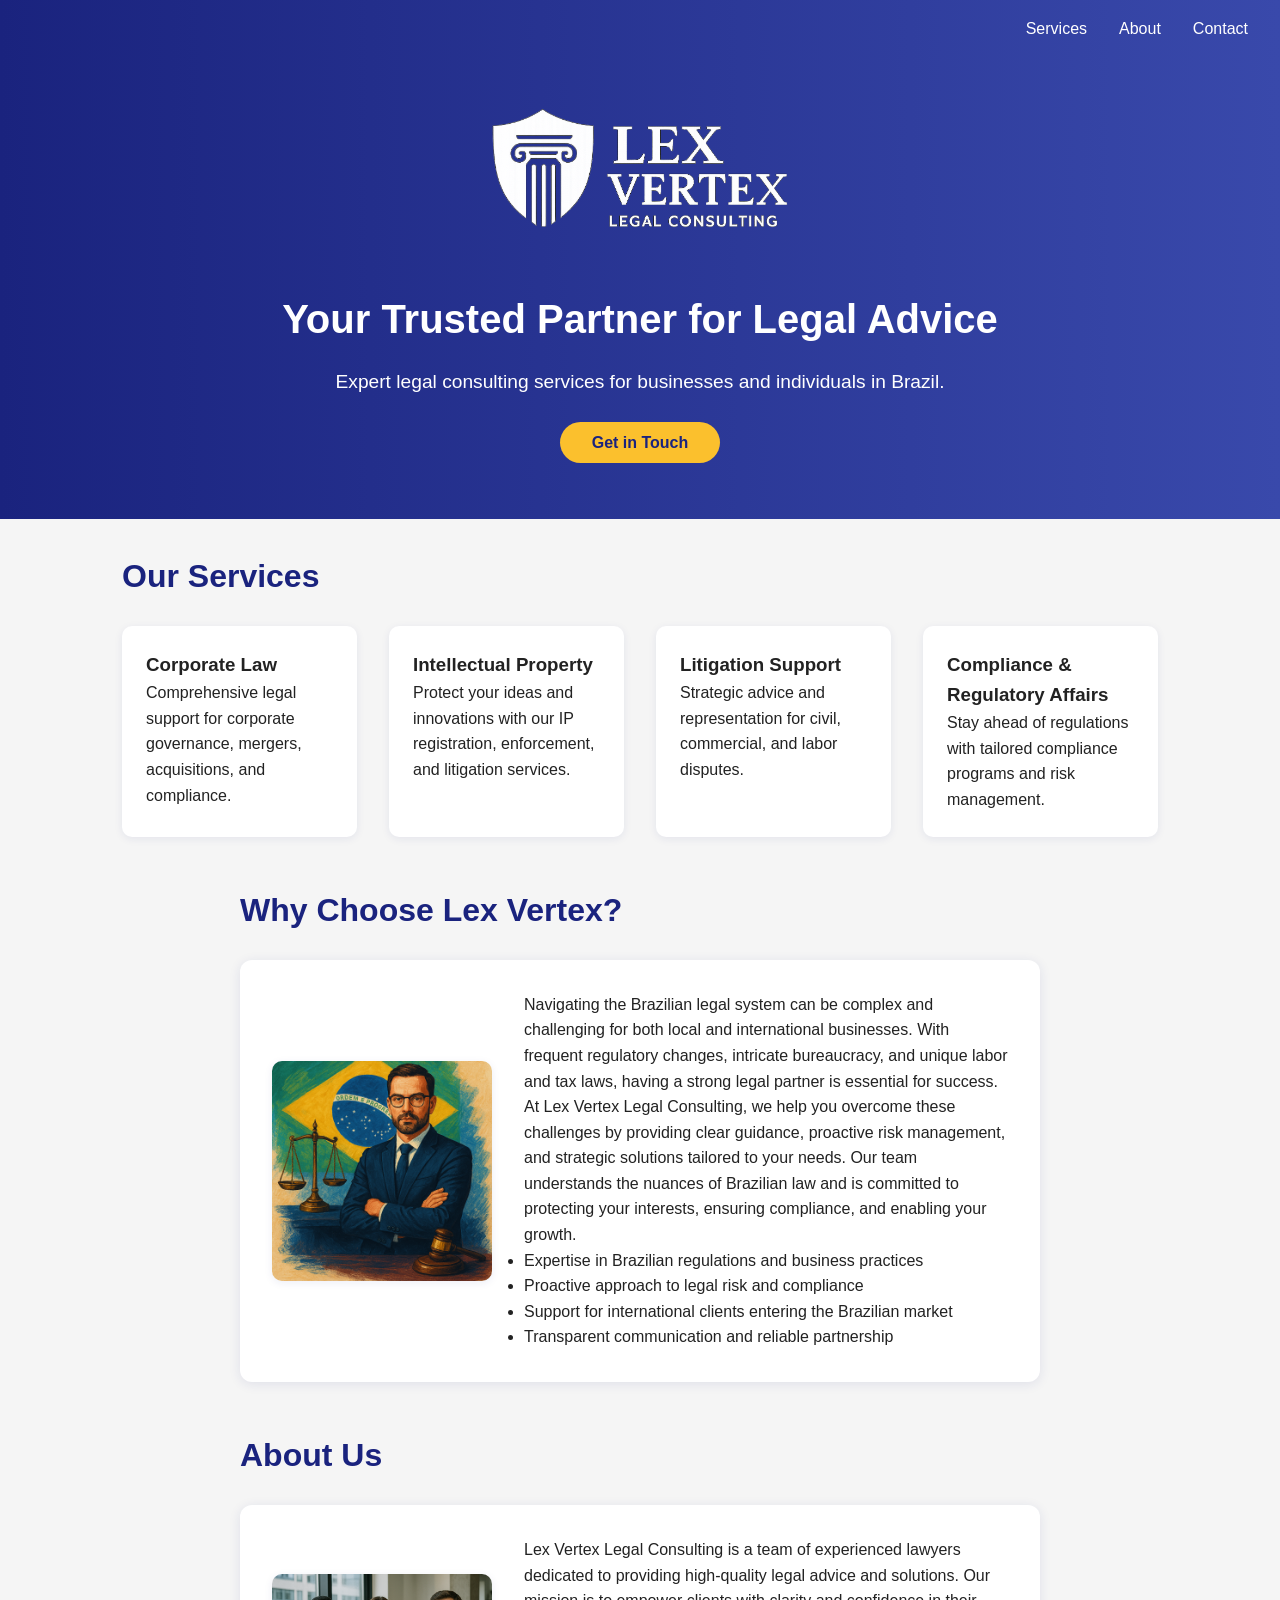
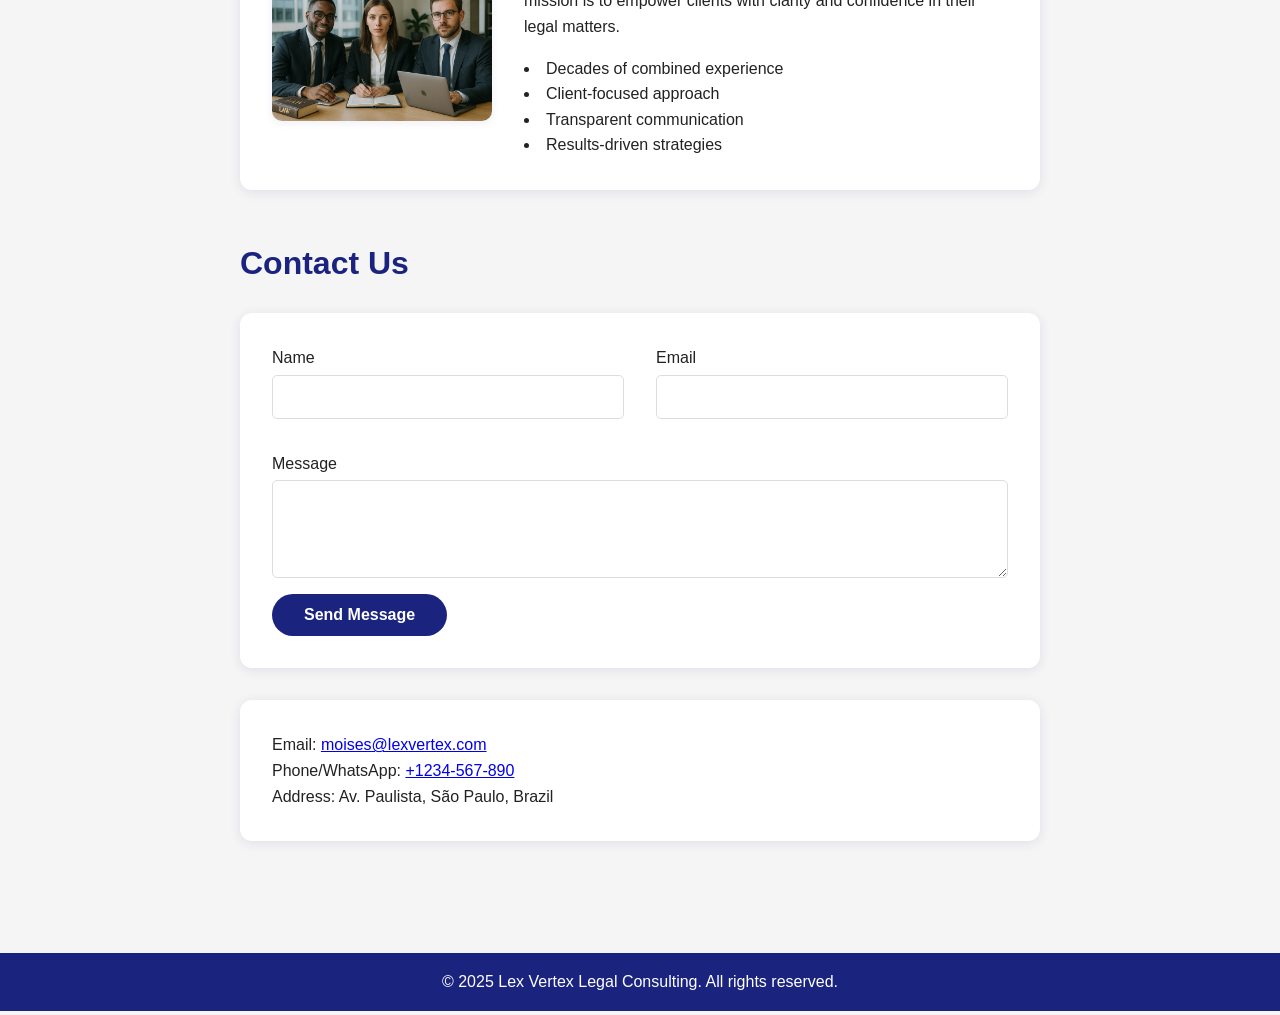
==== index.html @ 80c43794 "Add initial website structure and styling for Lex Vertex Legal Consulting - Created index.html with " ====
<!DOCTYPE html>
<html lang="en">
  <head>
    <meta charset="UTF-8" />
    <meta name="viewport" content="width=device-width, initial-scale=1.0" />
    <title>Lex Vertex Legal Consulting</title>
    <link rel="stylesheet" href="./styles/style.css" />
    <link rel="icon" href="./images/favicon.ico" type="image/x-icon" />
    <meta
      name="description"
      content="Lex Vertex Legal Consulting - Your trusted partner for legal advice and consulting services in Brazil."
    />
    <meta
      name="keywords"
      content="legal, consulting, law, corporate law, intellectual property, litigation support, compliance"
    />
    <meta name="author" content="Lex Vertex Legal Consulting" />
    <meta property="og:title" content="Lex Vertex Legal Consulting" />
    <meta
      property="og:description"
      content="Your trusted partner for legal advice and consulting services in Brazil."
    />
    <meta property="og:image" content="./images/og-image.jpg" />
    <meta property="og:url" content="https://www.lexvertex.com" />
    <meta property="og:type" content="website" />
  </head>
  <body>
    <header>
      <nav>
        <ul class="nav-links">
          <li><a href="#services">Services</a></li>
          <li><a href="#about">About</a></li>
          <li><a href="#contact">Contact</a></li>
        </ul>
      </nav>
      <div class="hero">
        <div class="logo">
          <img src="./images/logo.png" alt="Lex Vertex Logo" />
        </div>

        <h1>Your Trusted Partner for Legal Advice</h1>
        <p>
          Expert legal consulting services for businesses and individuals in
          Brazil.
        </p>
        <a href="#contact" class="cta-btn">Get in Touch</a>
      </div>
    </header>
    <main>
      <section id="services">
        <h2>Our Services</h2>
        <div class="services-list">
          <div class="service-card">
            <h3>Corporate Law</h3>
            <p>
              Comprehensive legal support for corporate governance, mergers,
              acquisitions, and compliance.
            </p>
          </div>
          <div class="service-card">
            <h3>Intellectual Property</h3>
            <p>
              Protect your ideas and innovations with our IP registration,
              enforcement, and litigation services.
            </p>
          </div>
          <div class="service-card">
            <h3>Litigation Support</h3>
            <p>
              Strategic advice and representation for civil, commercial, and
              labor disputes.
            </p>
          </div>
          <div class="service-card">
            <h3>Compliance & Regulatory Affairs</h3>
            <p>
              Stay ahead of regulations with tailored compliance programs and
              risk management.
            </p>
          </div>
        </div>
      </section>

      <!-- Why Choose Us Section -->
      <section id="why-choose-us">
        <h2>Why Choose Lex Vertex?</h2>
        <div class="why-card">
          <img src="./images/bra-legal-sys.png" alt="Brazil Legal System" />
          <div>
            <p>
              Navigating the Brazilian legal system can be complex and
              challenging for both local and international businesses. With
              frequent regulatory changes, intricate bureaucracy, and unique
              labor and tax laws, having a strong legal partner is essential for
              success.
            </p>
            <p>
              At Lex Vertex Legal Consulting, we help you overcome these
              challenges by providing clear guidance, proactive risk management,
              and strategic solutions tailored to your needs. Our team
              understands the nuances of Brazilian law and is committed to
              protecting your interests, ensuring compliance, and enabling your
              growth.
            </p>
            <ul>
              <li>Expertise in Brazilian regulations and business practices</li>
              <li>Proactive approach to legal risk and compliance</li>
              <li>
                Support for international clients entering the Brazilian market
              </li>
              <li>Transparent communication and reliable partnership</li>
            </ul>
          </div>
        </div>
      </section>

      <section id="about">
        <h2>About Us</h2>
        <div class="about-content">
          <img src="./images/team-working-2.png" alt="Lex Vertex Team" />
          <div>
            <p>
              Lex Vertex Legal Consulting is a team of experienced lawyers
              dedicated to providing high-quality legal advice and solutions.
              Our mission is to empower clients with clarity and confidence in
              their legal matters.
            </p>
            <ul>
              <li>Decades of combined experience</li>
              <li>Client-focused approach</li>
              <li>Transparent communication</li>
              <li>Results-driven strategies</li>
            </ul>
          </div>
        </div>
      </section>

      <section id="contact">
        <h2>Contact Us</h2>
        <form id="contact-form">
          <div class="form-row">
            <div class="form-group">
              <label for="name">Name</label>
              <input type="text" id="name" name="name" required />
            </div>
            <div class="form-group">
              <label for="email">Email</label>
              <input type="email" id="email" name="email" required />
            </div>
          </div>
          <div class="form-group">
            <label for="message">Message</label>
            <textarea id="message" name="message" rows="4" required></textarea>
          </div>
          <button type="submit">Send Message</button>
        </form>
        <div class="contact-info">
          <p>
            Email:
            <a href="mailto:moises@lexvertex.com">moises@lexvertex.com</a>
          </p>
          <p>Phone/WhatsApp: <a href="tel:+1234567890">+1234-567-890</a></p>
          <p>Address: Av. Paulista, São Paulo, Brazil</p>
        </div>
      </section>
    </main>
    <footer>
      <p>&copy; 2025 Lex Vertex Legal Consulting. All rights reserved.</p>
    </footer>
    <script src="./scripts/script.js"></script>
  </body>
</html>
---- styles/style.css ----
:root {
    --primary: #1a237e;
    --secondary: #3949ab;
    --accent: #fbc02d;
    --bg: #f5f5f5;
    --text: #222;
    --white: #fff;
}

* {
    box-sizing: border-box;
    margin: 0;
    padding: 0;
}

body {
    font-family: 'Segoe UI', Arial, sans-serif;
    background: var(--bg);
    color: var(--text);
    line-height: 1.6;
}

header {
    background: linear-gradient(90deg, var(--primary), var(--secondary));
    color: var(--white);
    padding-bottom: 2rem;
}

nav {
    display: flex;
    justify-content: space-between;
    align-items: center;
    padding: 1rem 2rem;
}

.logo img {
    width: 300px;
    object-fit: contain;
    padding-bottom: 3rem;
}

.nav-links {
    list-style: none;
    display: flex;
    gap: 2rem;
    justify-content: flex-end;
    align-items: center;
    margin-left: auto;
}

.nav-links a {
    color: var(--white);
    text-decoration: none;
    font-weight: 500;
    transition: color 0.2s;
}

.nav-links a:hover {
    color: var(--accent);
}

.hero {
    text-align: center;
    padding: 3rem 2rem 2rem 2rem;
}

.hero h1 {
    font-size: 2.5rem;
    margin-bottom: 1rem;
}

.hero p {
    font-size: 1.2rem;
    margin-bottom: 2rem;
}

.cta-btn {
    background: var(--accent);
    color: var(--primary);
    padding: 0.75rem 2rem;
    border: none;
    border-radius: 25px;
    font-size: 1rem;
    font-weight: bold;
    text-decoration: none;
    transition: background 0.2s;
}

.cta-btn:hover {
    background: #ffd54f;
}

main {
    max-width: 1100px;
    margin: 0 auto;
    padding: 2rem;
}

section {
    margin-bottom: 3rem;
}

h2 {
    color: var(--primary);
    margin-bottom: 1.5rem;
    font-size: 2rem;
}

.services-list {
    display: grid;
    grid-template-columns: repeat(auto-fit, minmax(220px, 1fr));
    gap: 2rem;
}

.service-card {
    background: var(--white);
    border-radius: 10px;
    box-shadow: 0 2px 8px rgba(30, 35, 126, 0.08);
    padding: 1.5rem;
    transition: box-shadow 0.2s;
}

.service-card:hover {
    box-shadow: 0 4px 16px rgba(30, 35, 126, 0.15);
}

/* Card sections consistent width */
#why-choose-us,
#contact,
#about {
    max-width: 800px;
    margin: 0 auto 3rem auto;
}

.why-card,
.about-content,
#contact-form,
.contact-info {
    background: var(--white);
    border-radius: 12px;
    box-shadow: 0 2px 12px rgba(30, 35, 126, 0.10);
    padding: 2rem;
    margin-bottom: 2rem;
}

/* Why Choose Us card layout */
.why-card {
    display: flex;
    align-items: center;
    gap: 2rem;
}

.why-card img {
    width: 220px;
    height: auto;
    border-radius: 10px;
    box-shadow: 0 2px 8px rgba(30, 35, 126, 0.08);
    flex-shrink: 0;
}

.why-card>div {
    flex: 1;
}

/* About Us card layout */
.about-content {
    display: flex;
    align-items: center;
    gap: 2rem;
    flex-wrap: wrap;
}

.about-content img {
    width: 220px;
    border-radius: 10px;
    box-shadow: 0 2px 8px rgba(30, 35, 126, 0.08);
    flex-shrink: 0;
}

.about-content>div {
    flex: 1;
}

.about-content ul {
    margin-top: 1rem;
    list-style: disc inside;
}

/* Contact section and form */
#contact-form .form-row {
    display: flex;
    gap: 2rem;
    margin-bottom: 1.5rem;
}

#contact-form .form-group {
    flex: 1;
    display: flex;
    flex-direction: column;
}

#contact-form label {
    font-weight: 500;
    margin-bottom: 0.25rem;
}

#contact-form input,
#contact-form textarea {
    width: 100%;
    padding: 0.75rem;
    border: 1px solid #ddd;
    border-radius: 5px;
    font-size: 1rem;
    margin-bottom: 0.5rem;
}

#contact-form textarea {
    resize: vertical;
    min-height: 80px;
}

#contact-form button {
    background: var(--primary);
    color: var(--white);
    border: none;
    padding: 0.75rem 2rem;
    border-radius: 25px;
    font-size: 1rem;
    font-weight: bold;
    cursor: pointer;
    transition: background 0.2s;
    margin-top: 0.5rem;
}

#contact-form button:hover {
    background: var(--secondary);
}

/* Footer */
footer {
    background: var(--primary);
    color: var(--white);
    text-align: center;
    padding: 1rem 0;
    margin-top: 2rem;
    font-size: 1rem;
}

/* Responsive styles */
@media (max-width: 900px) {

    #why-choose-us,
    #contact,
    #about {
        max-width: 100%;
        padding: 0 1rem;
    }
}

@media (max-width: 700px) {
    nav {
        flex-direction: column;
        gap: 1rem;
    }

    .why-card,
    .about-content {
        flex-direction: column;
        padding: 1rem;
        text-align: center;
    }

    .why-card img,
    .about-content img {
        margin-bottom: 1rem;
        width: 100%;
        max-width: 300px;
    }

    main {
        padding: 1rem;
    }

    #contact-form .form-row {
        flex-direction: column;
        gap: 1rem;
    }

    #contact-form input[type="text"],
    #contact-form input[type="email"],
    #contact-form textarea,
    #contact-form button {
        grid-column: span 1;
    }
}
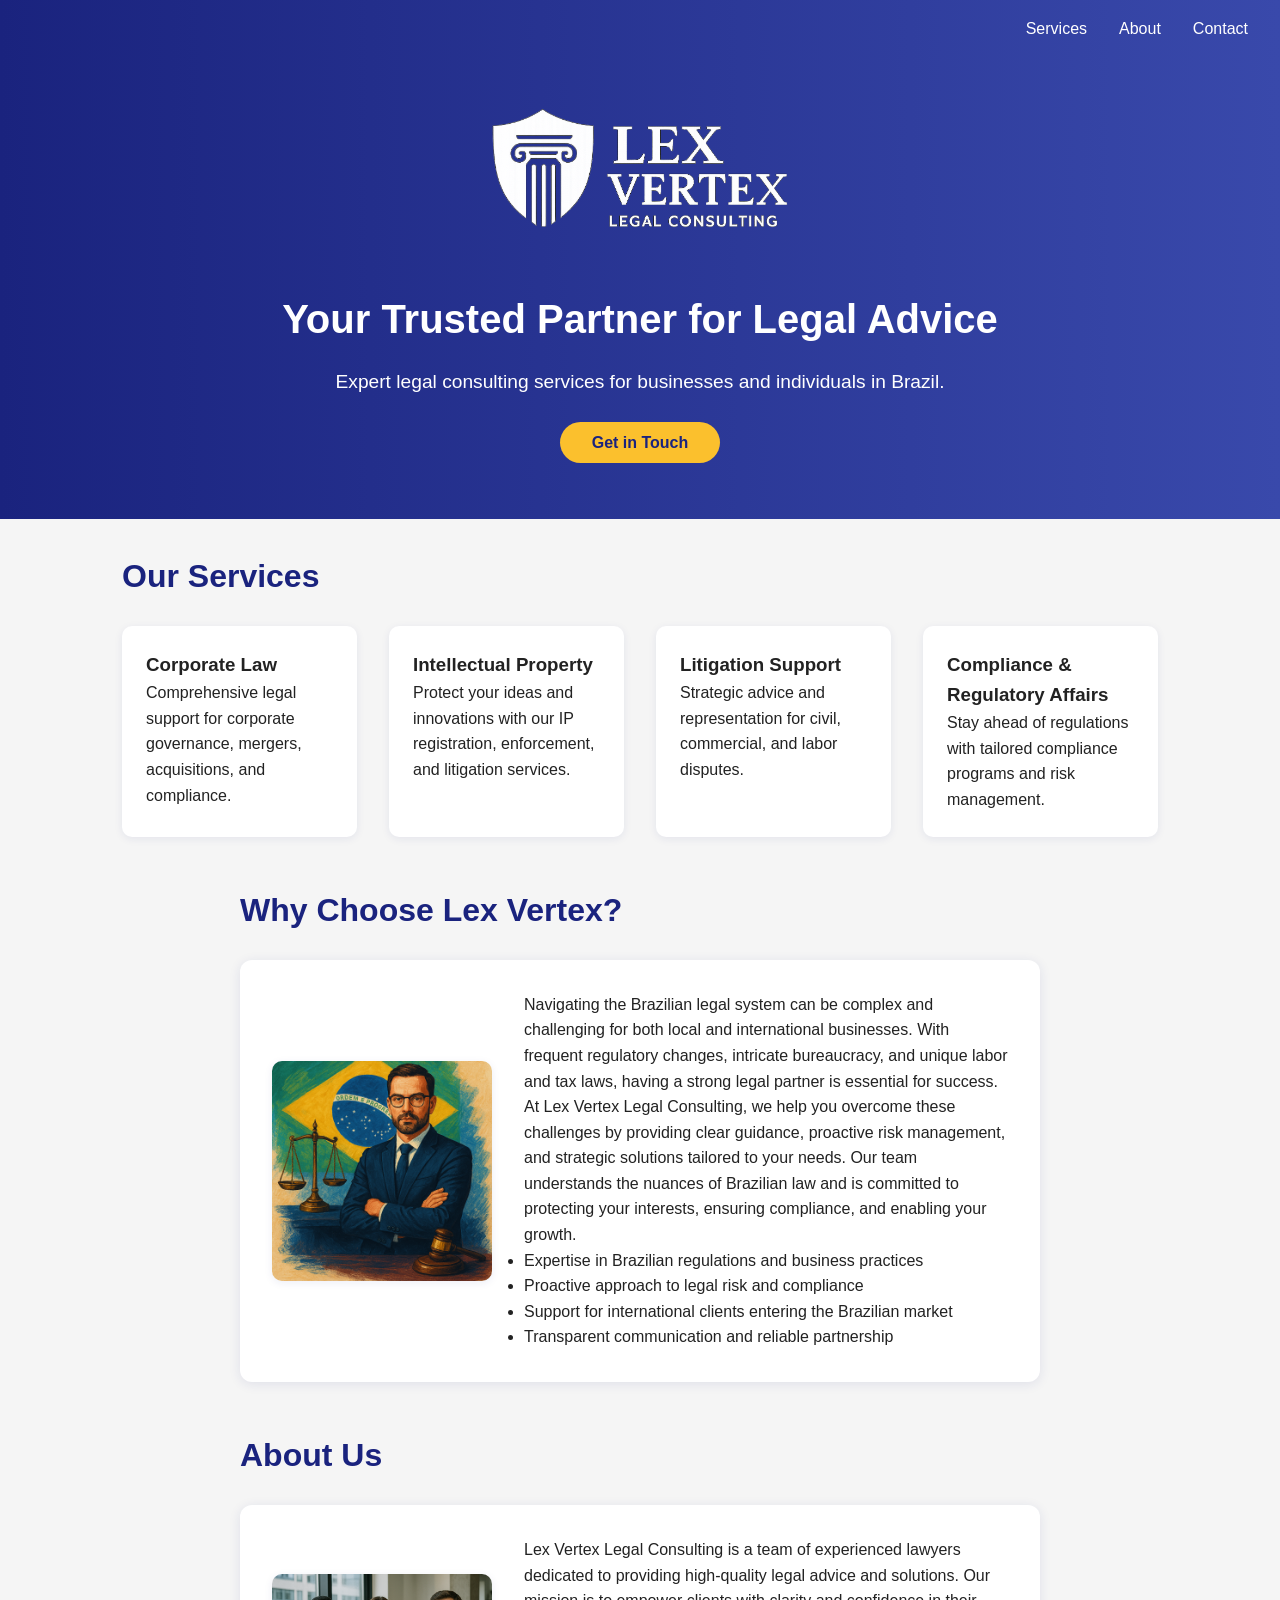
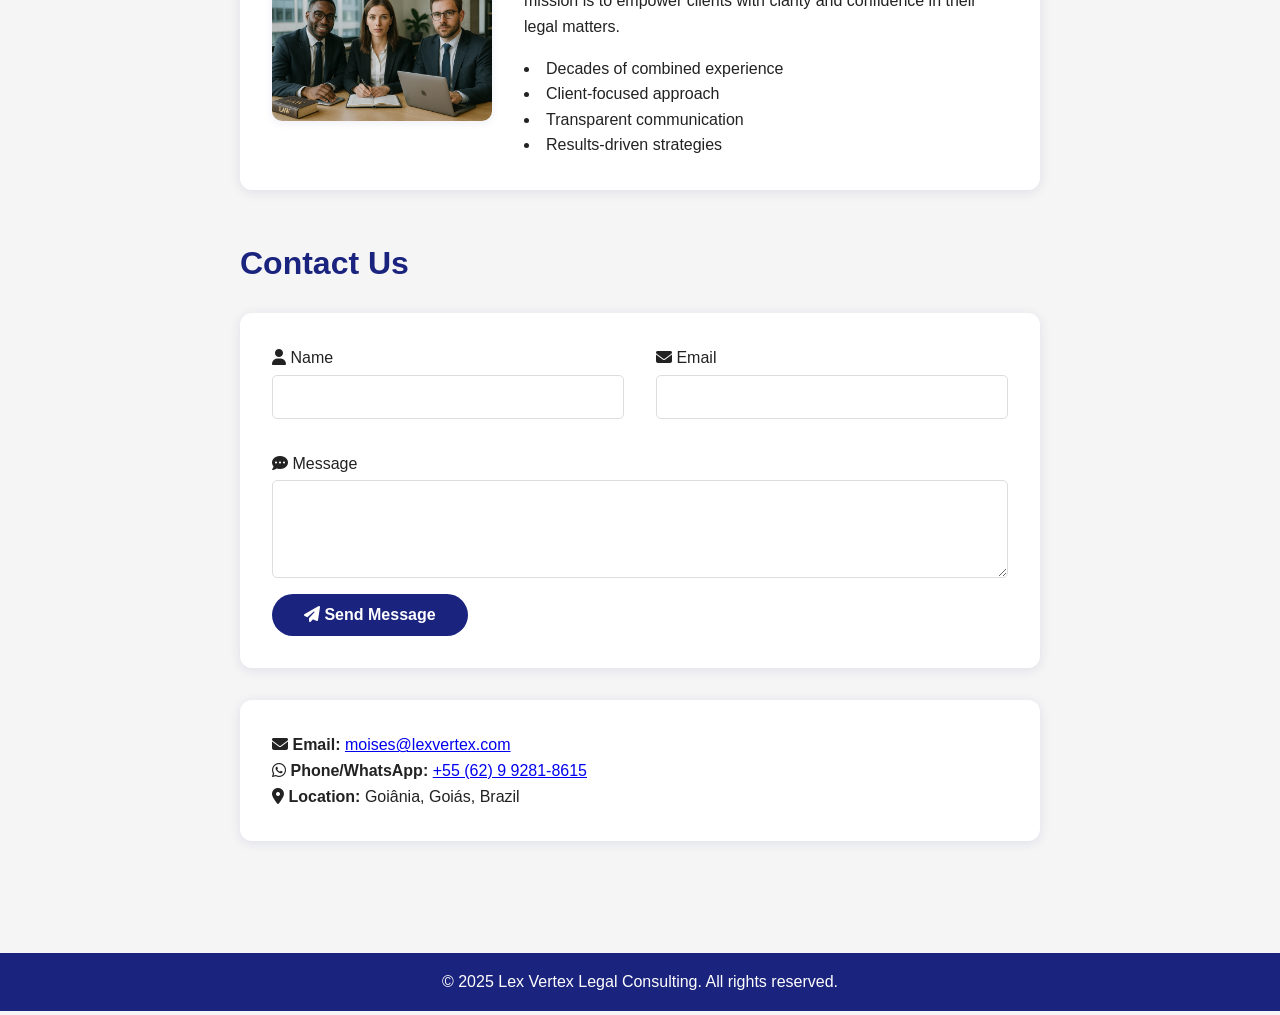
==== commit 867a944c: "Enhance contact form with Font Awesome icons and update styling for better layout" ====
--- a/index.html
+++ b/index.html
@@ -6,6 +6,10 @@
     <title>Lex Vertex Legal Consulting</title>
     <link rel="stylesheet" href="./styles/style.css" />
     <link rel="icon" href="./images/favicon.ico" type="image/x-icon" />
+    <link
+      rel="stylesheet"
+      href="https://cdnjs.cloudflare.com/ajax/libs/font-awesome/6.5.0/css/all.min.css"
+    />
     <meta
       name="description"
       content="Lex Vertex Legal Consulting - Your trusted partner for legal advice and consulting services in Brazil."
@@ -140,27 +144,41 @@
         <form id="contact-form">
           <div class="form-row">
             <div class="form-group">
-              <label for="name">Name</label>
+              <label for="name"><i class="fa fa-user"></i> Name</label>
               <input type="text" id="name" name="name" required />
             </div>
             <div class="form-group">
-              <label for="email">Email</label>
+              <label for="email"><i class="fa fa-envelope"></i> Email</label>
               <input type="email" id="email" name="email" required />
             </div>
           </div>
           <div class="form-group">
-            <label for="message">Message</label>
+            <label for="message"
+              ><i class="fa fa-comment-dots"></i> Message</label
+            >
             <textarea id="message" name="message" rows="4" required></textarea>
           </div>
-          <button type="submit">Send Message</button>
+          <button type="submit">
+            <i class="fa fa-paper-plane"></i> Send Message
+          </button>
         </form>
-        <div class="contact-info">
+        <div class="contact-info" style="margin-top: 2rem">
           <p>
-            Email:
+            <i class="fa fa-envelope"></i>
+            <strong>Email:</strong>
             <a href="mailto:moises@lexvertex.com">moises@lexvertex.com</a>
           </p>
-          <p>Phone/WhatsApp: <a href="tel:+1234567890">+1234-567-890</a></p>
-          <p>Address: Av. Paulista, São Paulo, Brazil</p>
+          <p>
+            <i class="fab fa-whatsapp"></i>
+            <strong>Phone/WhatsApp:</strong>
+            <a href="https://wa.me/+5562992818615" target="_blank"
+              >+55 (62) 9 9281-8615</a
+            >
+          </p>
+          <p>
+            <i class="fa fa-map-marker-alt"></i>
+            <strong>Location:</strong> Goiânia, Goiás, Brazil
+          </p>
         </div>
       </section>
     </main>
--- a/styles/style.css
+++ b/styles/style.css
@@ -263,6 +263,20 @@
         gap: 1rem;
     }
 
+    .nav-links {
+        justify-content: center;
+        margin-top: 1rem;
+    }
+
+    .logo img {
+        width: 220px;
+
+    }
+
+    .hero h1 {
+        font-size: 1.5rem;
+    }
+
     .why-card,
     .about-content {
         flex-direction: column;
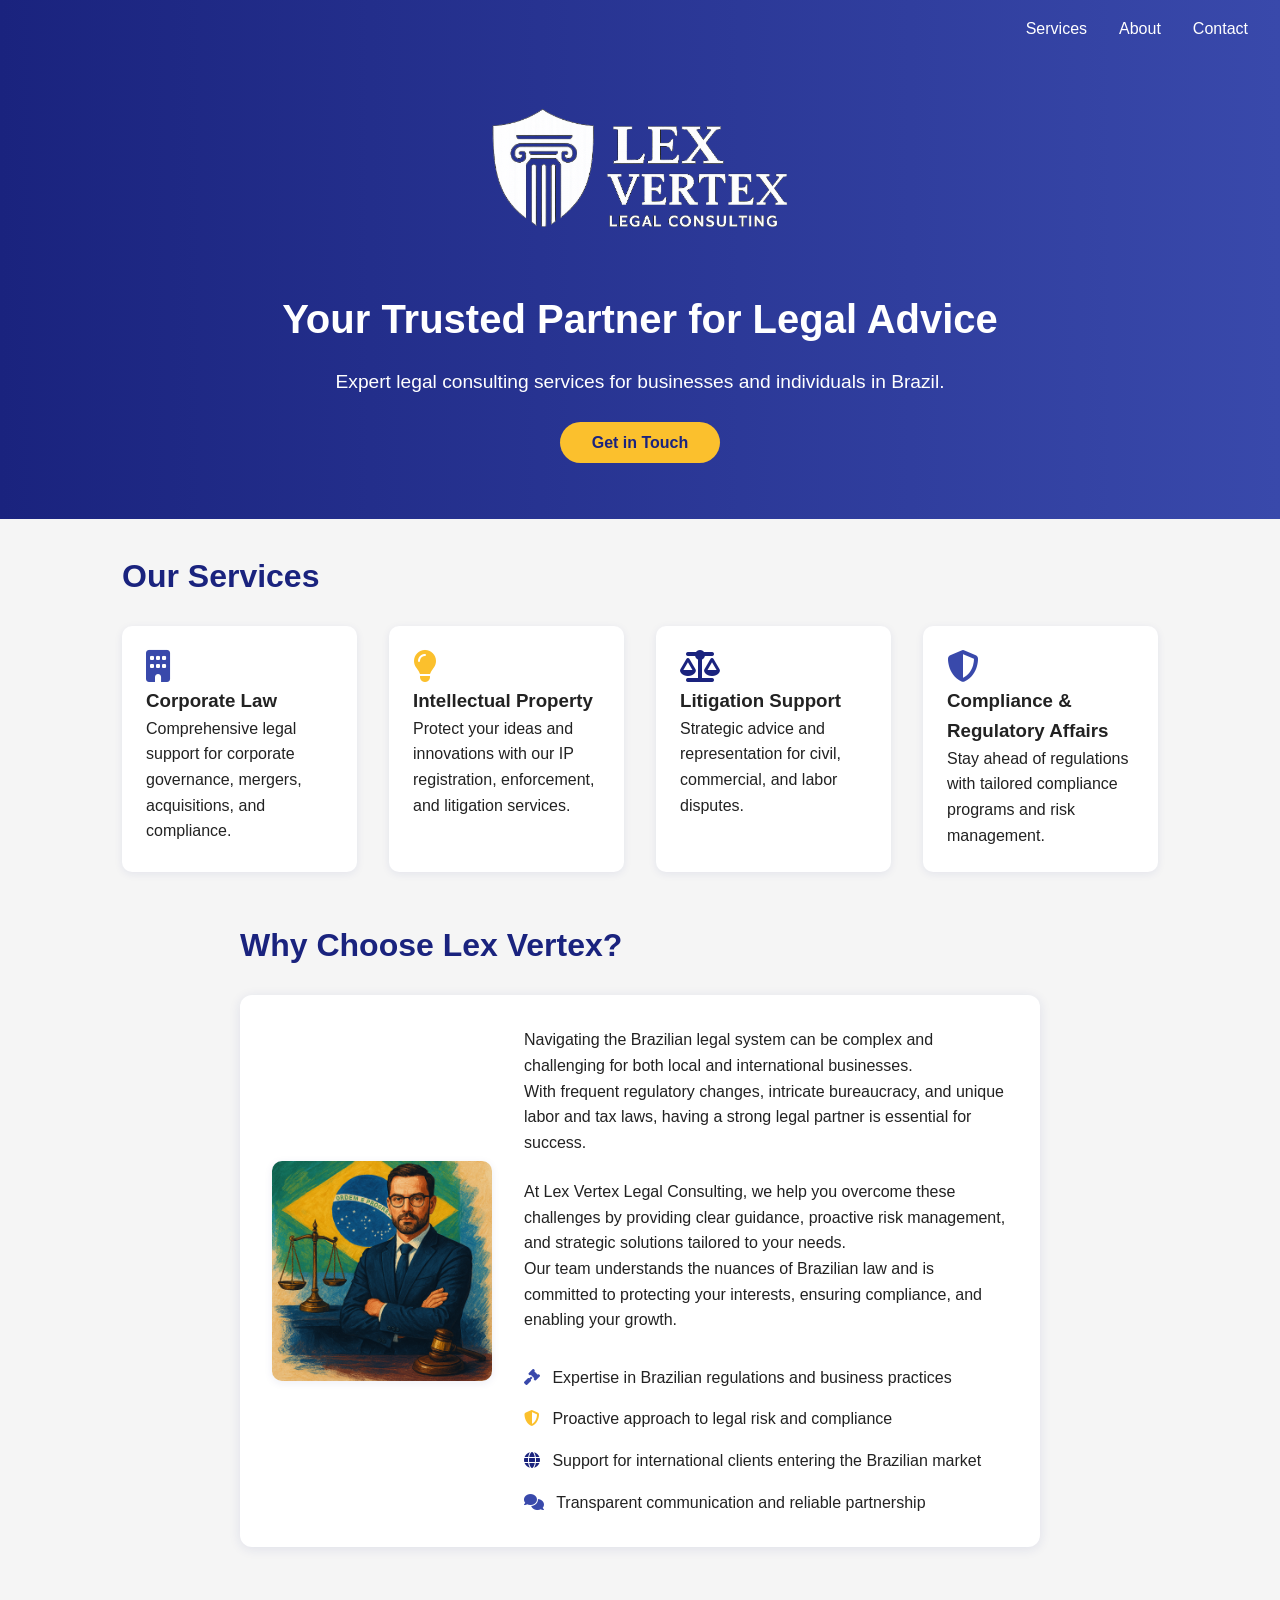
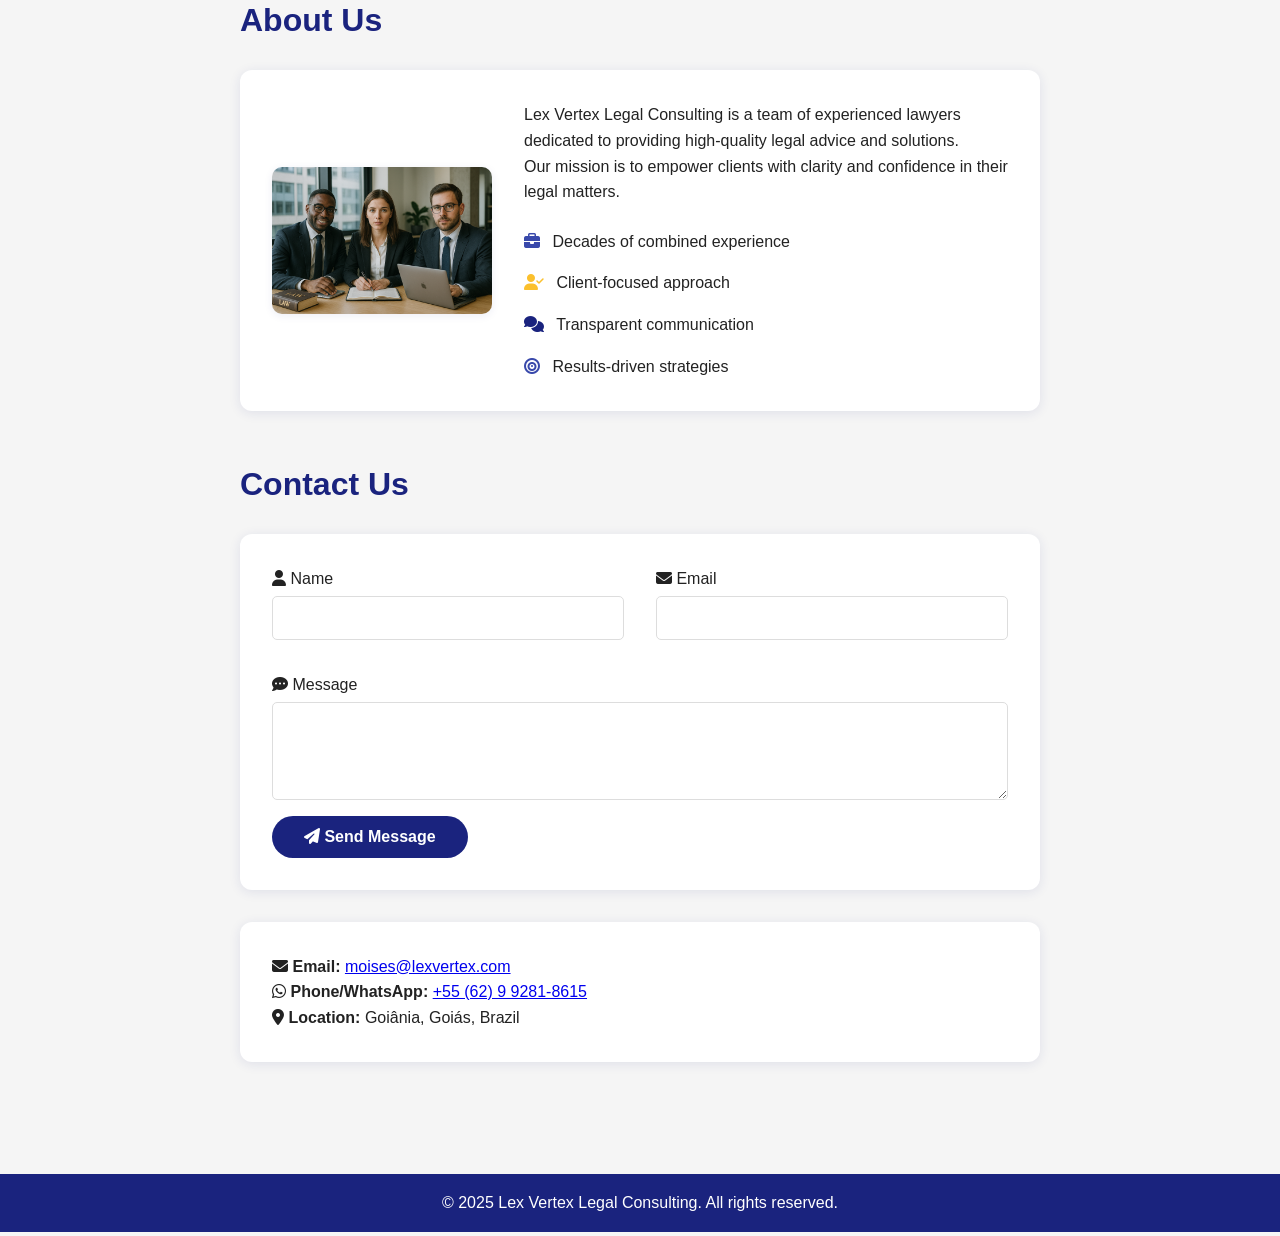
==== commit c7f163d2: "Add Font Awesome icons to service cards and improve layout styling" ====
--- a/index.html
+++ b/index.html
@@ -55,6 +55,12 @@
         <h2>Our Services</h2>
         <div class="services-list">
           <div class="service-card">
+            <div class="card-icon">
+              <i
+                class="fa fa-building"
+                style="font-size: 2rem; color: #3949ab"
+              ></i>
+            </div>
             <h3>Corporate Law</h3>
             <p>
               Comprehensive legal support for corporate governance, mergers,
@@ -62,6 +68,12 @@
             </p>
           </div>
           <div class="service-card">
+            <div class="card-icon">
+              <i
+                class="fa fa-lightbulb"
+                style="font-size: 2rem; color: #fbc02d"
+              ></i>
+            </div>
             <h3>Intellectual Property</h3>
             <p>
               Protect your ideas and innovations with our IP registration,
@@ -69,6 +81,12 @@
             </p>
           </div>
           <div class="service-card">
+            <div class="card-icon">
+              <i
+                class="fa fa-balance-scale"
+                style="font-size: 2rem; color: #1a237e"
+              ></i>
+            </div>
             <h3>Litigation Support</h3>
             <p>
               Strategic advice and representation for civil, commercial, and
@@ -76,6 +94,12 @@
             </p>
           </div>
           <div class="service-card">
+            <div class="card-icon">
+              <i
+                class="fa fa-shield-alt"
+                style="font-size: 2rem; color: #3949ab"
+              ></i>
+            </div>
             <h3>Compliance & Regulatory Affairs</h3>
             <p>
               Stay ahead of regulations with tailored compliance programs and
@@ -91,28 +115,50 @@
         <div class="why-card">
           <img src="./images/bra-legal-sys.png" alt="Brazil Legal System" />
           <div>
-            <p>
+            <p style="margin-bottom: 1.5rem">
               Navigating the Brazilian legal system can be complex and
-              challenging for both local and international businesses. With
-              frequent regulatory changes, intricate bureaucracy, and unique
-              labor and tax laws, having a strong legal partner is essential for
-              success.
-            </p>
-            <p>
+              challenging for both local and international businesses.<br />
+              With frequent regulatory changes, intricate bureaucracy, and
+              unique labor and tax laws, having a strong legal partner is
+              essential for success.
+            </p>
+            <p style="margin-bottom: 2rem">
               At Lex Vertex Legal Consulting, we help you overcome these
               challenges by providing clear guidance, proactive risk management,
-              and strategic solutions tailored to your needs. Our team
-              understands the nuances of Brazilian law and is committed to
-              protecting your interests, ensuring compliance, and enabling your
-              growth.
-            </p>
-            <ul>
-              <li>Expertise in Brazilian regulations and business practices</li>
-              <li>Proactive approach to legal risk and compliance</li>
+              and strategic solutions tailored to your needs.<br />
+              Our team understands the nuances of Brazilian law and is committed
+              to protecting your interests, ensuring compliance, and enabling
+              your growth.
+            </p>
+            <ul style="list-style: none; padding: 0">
+              <li style="margin-bottom: 1rem">
+                <i
+                  class="fa fa-gavel"
+                  style="color: #3949ab; margin-right: 8px"
+                ></i>
+                Expertise in Brazilian regulations and business practices
+              </li>
+              <li style="margin-bottom: 1rem">
+                <i
+                  class="fa fa-shield-alt"
+                  style="color: #fbc02d; margin-right: 8px"
+                ></i>
+                Proactive approach to legal risk and compliance
+              </li>
+              <li style="margin-bottom: 1rem">
+                <i
+                  class="fa fa-globe"
+                  style="color: #1a237e; margin-right: 8px"
+                ></i>
+                Support for international clients entering the Brazilian market
+              </li>
               <li>
-                Support for international clients entering the Brazilian market
-              </li>
-              <li>Transparent communication and reliable partnership</li>
+                <i
+                  class="fa fa-comments"
+                  style="color: #3949ab; margin-right: 8px"
+                ></i>
+                Transparent communication and reliable partnership
+              </li>
             </ul>
           </div>
         </div>
@@ -123,17 +169,41 @@
         <div class="about-content">
           <img src="./images/team-working-2.png" alt="Lex Vertex Team" />
           <div>
-            <p>
+            <p style="margin-bottom: 1.5rem">
               Lex Vertex Legal Consulting is a team of experienced lawyers
-              dedicated to providing high-quality legal advice and solutions.
+              dedicated to providing high-quality legal advice and solutions.<br />
               Our mission is to empower clients with clarity and confidence in
               their legal matters.
             </p>
-            <ul>
-              <li>Decades of combined experience</li>
-              <li>Client-focused approach</li>
-              <li>Transparent communication</li>
-              <li>Results-driven strategies</li>
+            <ul style="list-style: none; padding: 0">
+              <li style="margin-bottom: 1rem">
+                <i
+                  class="fa fa-briefcase"
+                  style="color: #3949ab; margin-right: 8px"
+                ></i>
+                Decades of combined experience
+              </li>
+              <li style="margin-bottom: 1rem">
+                <i
+                  class="fa fa-user-check"
+                  style="color: #fbc02d; margin-right: 8px"
+                ></i>
+                Client-focused approach
+              </li>
+              <li style="margin-bottom: 1rem">
+                <i
+                  class="fa fa-comments"
+                  style="color: #1a237e; margin-right: 8px"
+                ></i>
+                Transparent communication
+              </li>
+              <li>
+                <i
+                  class="fa fa-bullseye"
+                  style="color: #3949ab; margin-right: 8px"
+                ></i>
+                Results-driven strategies
+              </li>
             </ul>
           </div>
         </div>
--- a/styles/style.css
+++ b/styles/style.css
@@ -277,6 +277,21 @@
         font-size: 1.5rem;
     }
 
+    .card-icon {
+        display: flex;
+        justify-content: center;
+        align-items: center;
+        width: 100%;
+        margin-bottom: 1rem;
+    }
+
+    .service-card {
+        display: flex;
+        flex-direction: column;
+        align-items: center;
+        text-align: center;
+    }
+
     .why-card,
     .about-content {
         flex-direction: column;
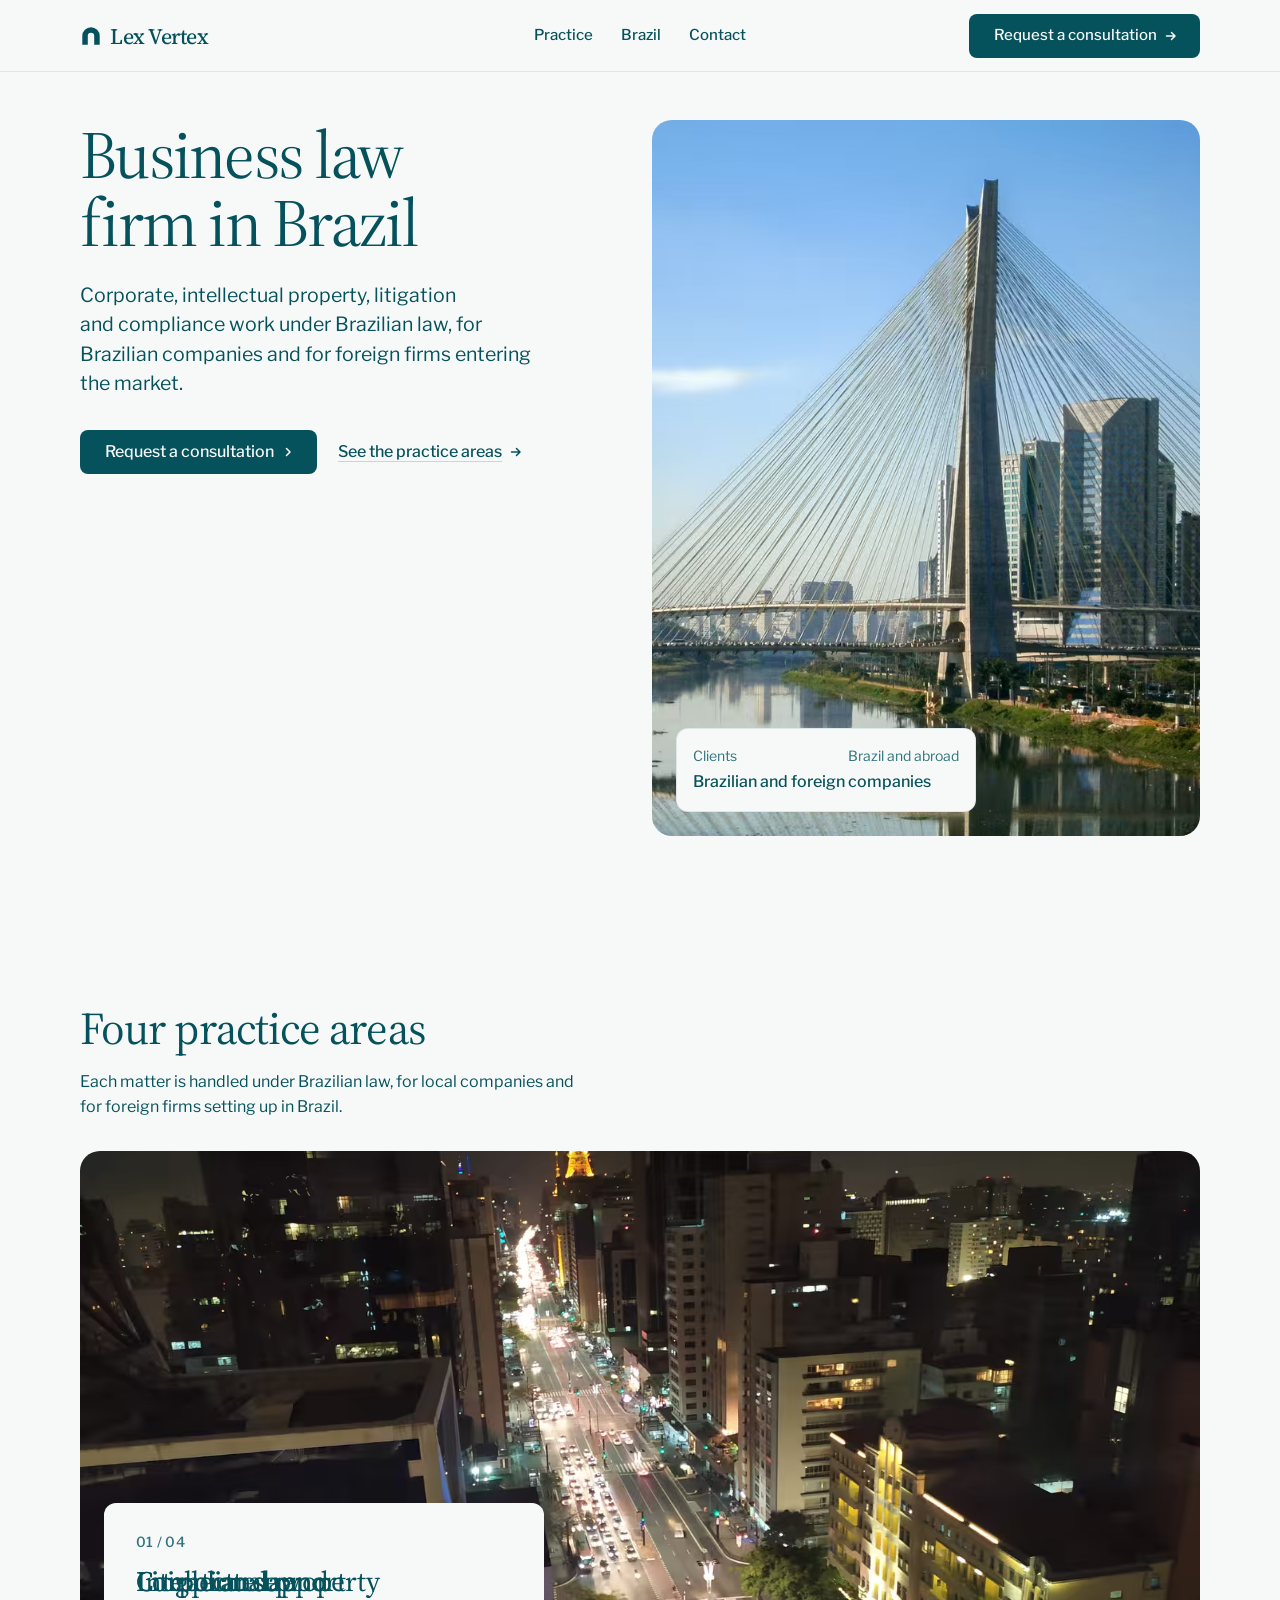
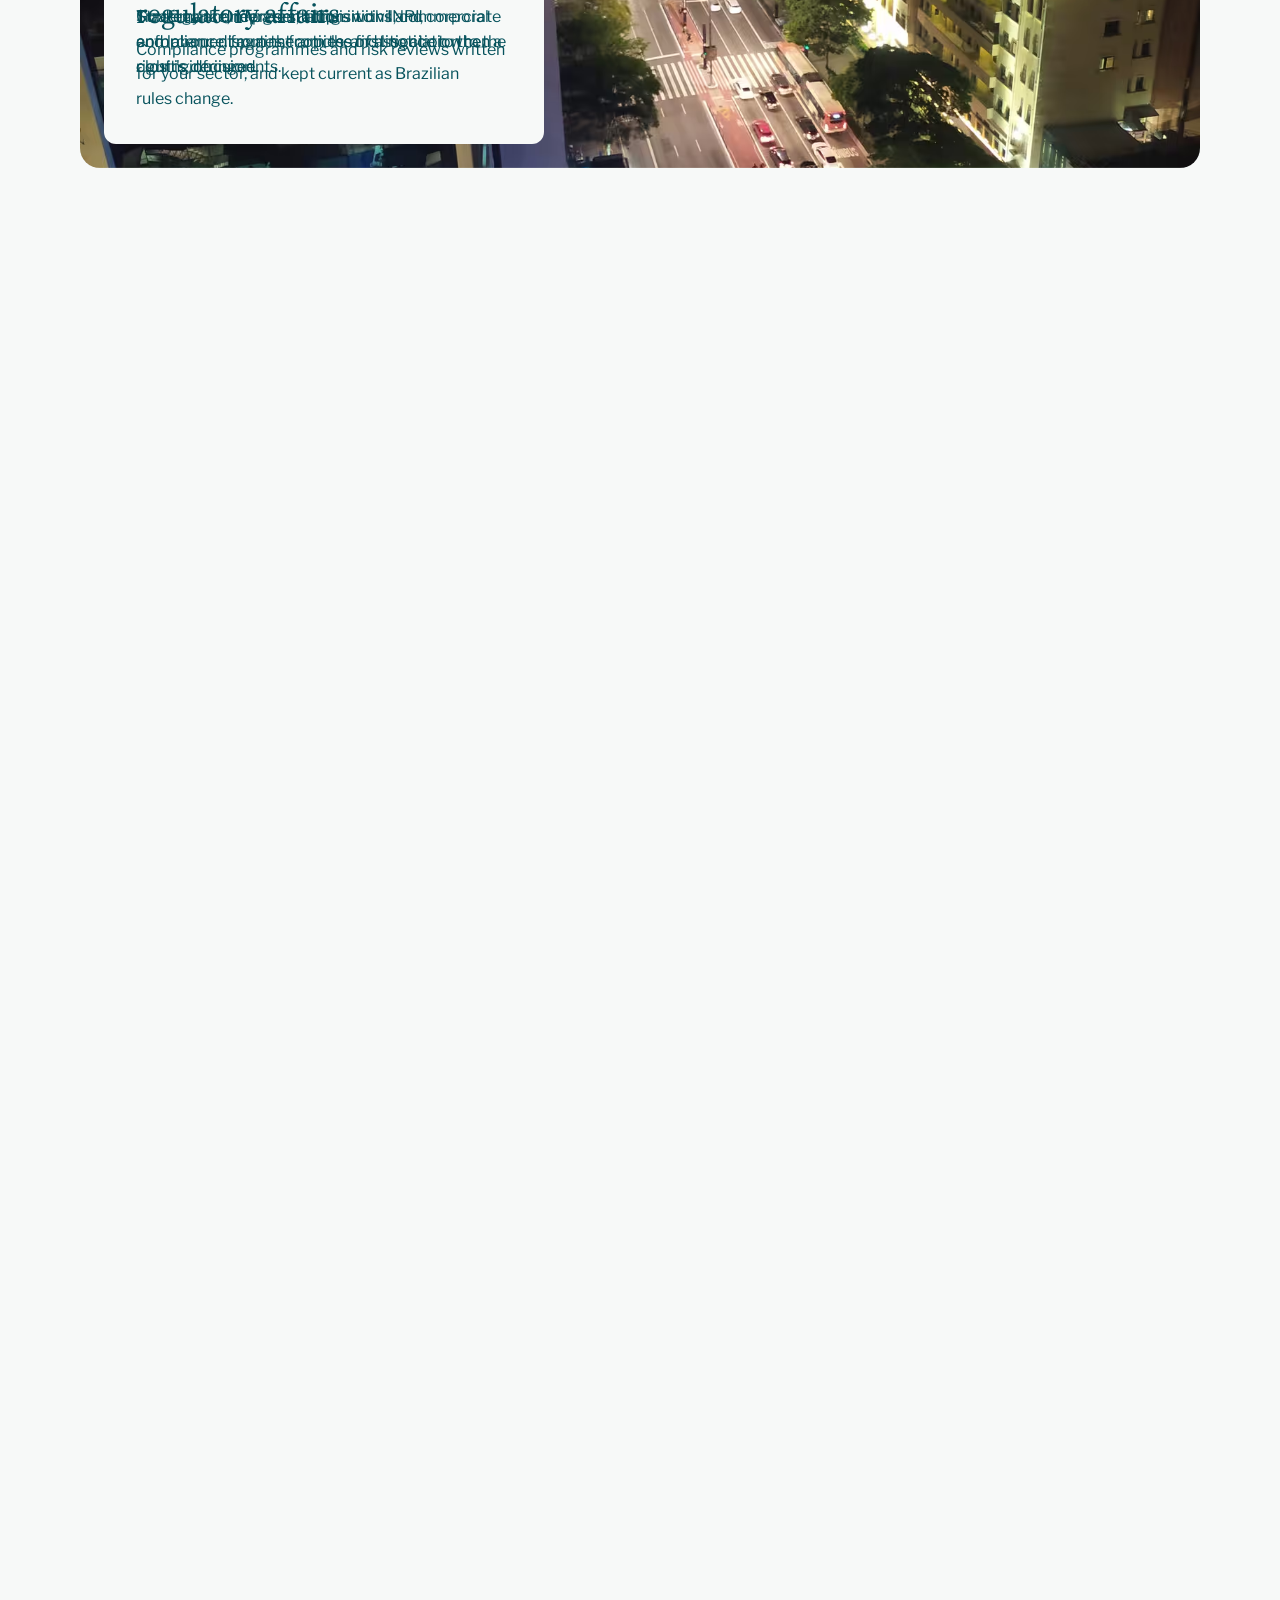
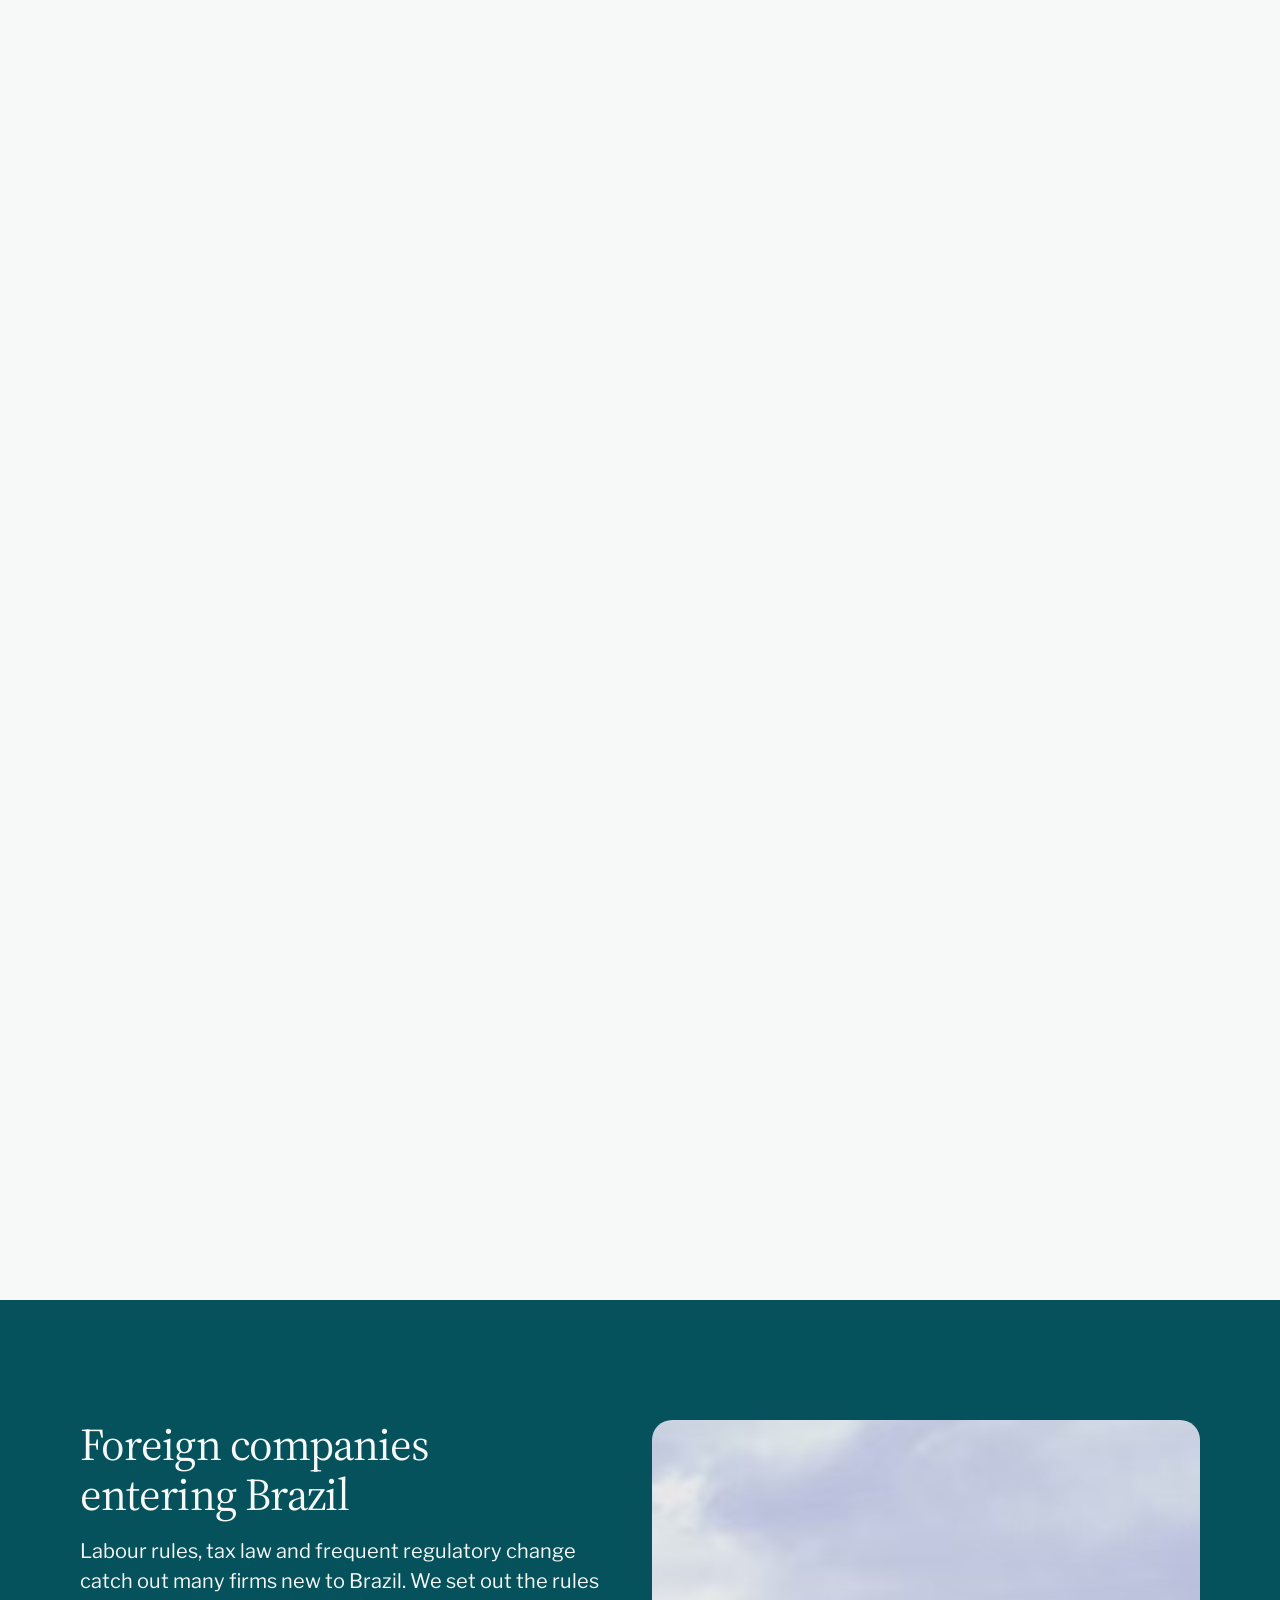
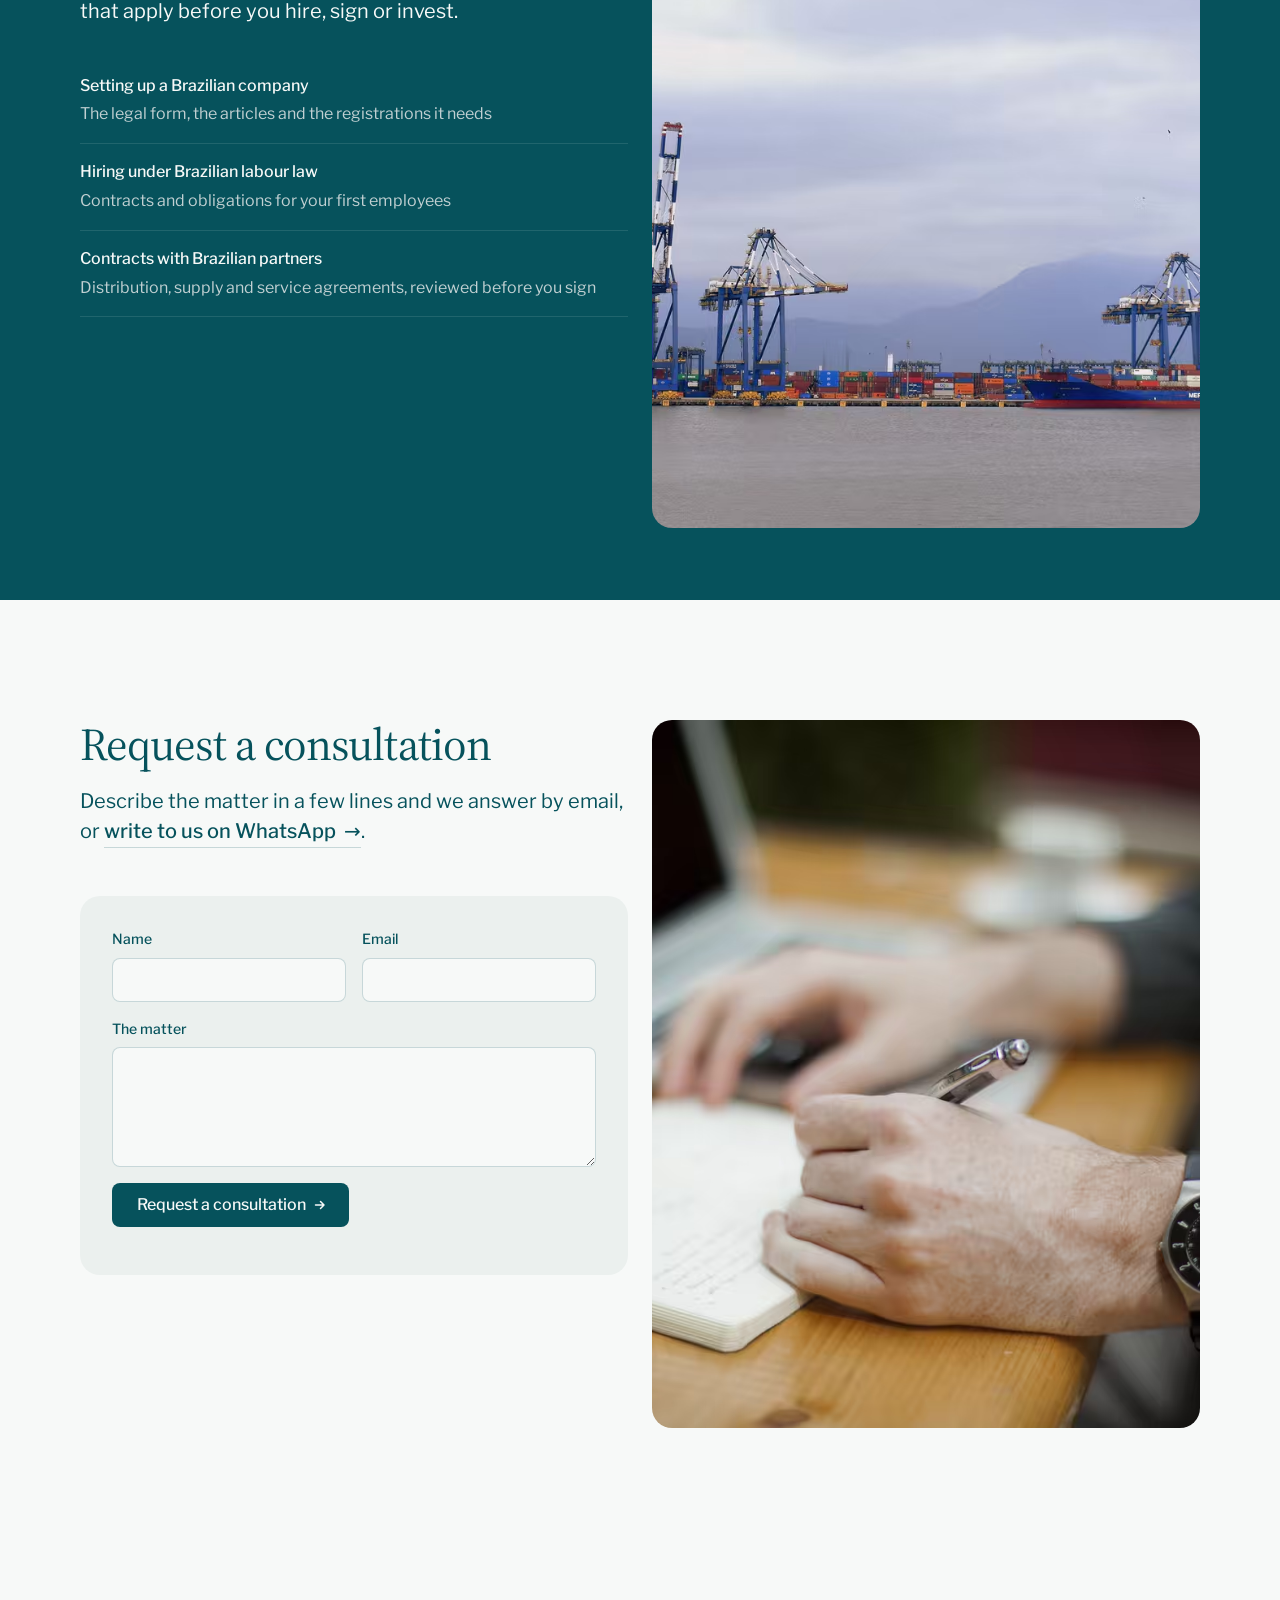
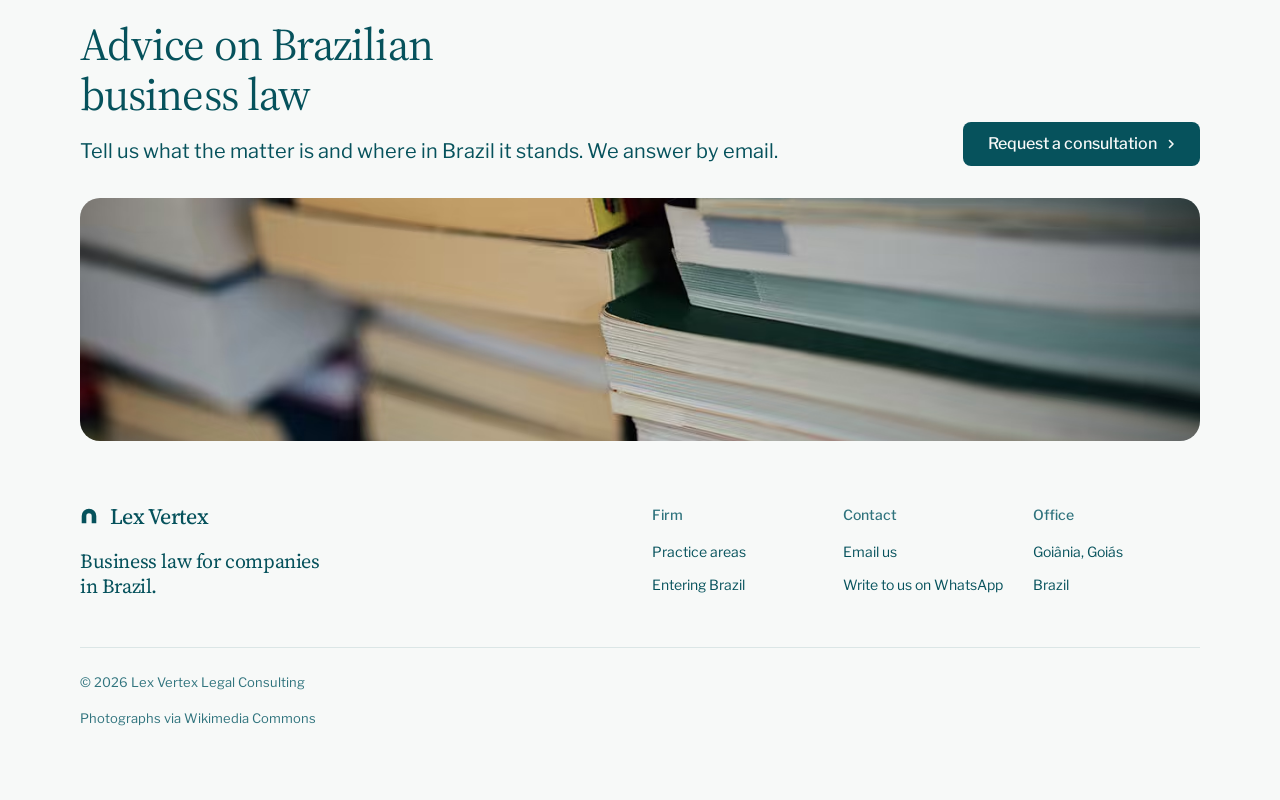
==== commit 3367332d: "Redesign the site as a one-page business law firm page for Brazil - Rebuild index.html with the desi" ====
--- a/index.html
+++ b/index.html
@@ -1,260 +1,224 @@
-<!DOCTYPE html>
-<html lang="en">
-  <head>
-    <meta charset="UTF-8" />
-    <meta name="viewport" content="width=device-width, initial-scale=1.0" />
-    <title>Lex Vertex Legal Consulting</title>
-    <link rel="stylesheet" href="./styles/style.css" />
-    <link rel="icon" href="./images/favicon.ico" type="image/x-icon" />
-    <link
-      rel="stylesheet"
-      href="https://cdnjs.cloudflare.com/ajax/libs/font-awesome/6.5.0/css/all.min.css"
-    />
-    <meta
-      name="description"
-      content="Lex Vertex Legal Consulting - Your trusted partner for legal advice and consulting services in Brazil."
-    />
-    <meta
-      name="keywords"
-      content="legal, consulting, law, corporate law, intellectual property, litigation support, compliance"
-    />
-    <meta name="author" content="Lex Vertex Legal Consulting" />
-    <meta property="og:title" content="Lex Vertex Legal Consulting" />
-    <meta
-      property="og:description"
-      content="Your trusted partner for legal advice and consulting services in Brazil."
-    />
-    <meta property="og:image" content="./images/og-image.jpg" />
-    <meta property="og:url" content="https://www.lexvertex.com" />
-    <meta property="og:type" content="website" />
-  </head>
-  <body>
-    <header>
-      <nav>
-        <ul class="nav-links">
-          <li><a href="#services">Services</a></li>
-          <li><a href="#about">About</a></li>
-          <li><a href="#contact">Contact</a></li>
+<!doctype html>
+<html lang="en" data-type="service" data-radius="soft" data-buttons="arrow" data-motion>
+<head>
+<meta charset="utf-8">
+<meta name="viewport" content="width=device-width, initial-scale=1, viewport-fit=cover">
+<title>Lex Vertex: business law firm in Brazil</title>
+<meta name="description" content="Corporate, intellectual property, litigation and compliance advice under Brazilian law, for Brazilian companies and foreign firms entering the market.">
+<meta property="og:type" content="website">
+<meta property="og:title" content="Lex Vertex: business law firm in Brazil">
+<meta property="og:description" content="Corporate, intellectual property, litigation and compliance advice under Brazilian law.">
+<meta property="og:image" content="share.jpg">
+<meta name="twitter:card" content="summary_large_image">
+<link rel="icon" href="favicon.svg" type="image/svg+xml">
+<meta name="theme-color" content="#f7f9f8">
+<!-- <link rel="canonical" href="https://www.lexvertex.com/"> : confirm the domain with the client, then uncomment -->
+<meta name="site-kind" content="other">
+<meta name="page-type" content="service">
+<!-- the hero photograph is the LCP: fetch it first -->
+<link rel="preload" as="image" type="image/avif" href="assets/img/photo-f34410442-1280.avif" imagesrcset="assets/img/photo-f34410442-640.avif 640w, assets/img/photo-f34410442-960.avif 960w, assets/img/photo-f34410442-1280.avif 1280w, assets/img/photo-f34410442-1600.avif 1600w, assets/img/photo-f34410442-2000.avif 2000w" imagesizes="(max-width: 1023px) 100vw, 1020px" fetchpriority="high">
+<link rel="preconnect" href="https://fonts.googleapis.com">
+<link rel="preconnect" href="https://fonts.gstatic.com" crossorigin>
+<link href="https://fonts.googleapis.com/css2?family=Source+Serif+4:opsz,wght@8..60,400..700&family=Libre+Franklin:wght@400..600&display=swap" rel="stylesheet">
+<link rel="stylesheet" href="assets/system.css">
+<link rel="stylesheet" href="assets/ui/cards.css">
+<link rel="stylesheet" href="assets/motion/motion.css">
+<link rel="stylesheet" href="assets/layout/layout.css">
+<style>
+:root {
+  --p-bg: #f7f9f8; --p-surface: #ebf0ee; --p-ink: #06525c; --p-muted: #2f737d;
+  --p-accent: #06525c; --p-accent-ink: #f7f9f8; --p-action: #06525c; --p-action-ink: #f7f9f8;
+  --p-inv-bg: #06525c; --p-inv-surface: #205d66; --p-inv-ink: #f7f9f8; --p-inv-muted: #c1d0d2;
+  --p-inv-accent: #f7f9f8; --p-inv-accent-ink: #06525c; --p-inv-action: #f7f9f8; --p-inv-action-ink: #06525c;
+  --font-display: "Source Serif 4", Georgia, serif;
+  --font-text: "Libre Franklin", system-ui, sans-serif;
+  --display-weight: 400;
+  --display-tracking: -0.02em;
+  --display-tracking-xl: -0.026em;
+}
+</style>
+<!-- page CSS: only inside visuals -->
+<style>
+  .rows .rows__name small { display: block; font-weight: 400; color: var(--muted); font-size: var(--t-body); margin-top: var(--s-1); }
+  /* picture-develops: the section's one photograph on the split's right column */
+  .develop { margin: 0; border-radius: var(--r-lg); overflow: hidden; height: min(708px, calc(100svh - 192px)); }
+  .develop > img { display: block; width: 100%; height: 100%; object-fit: cover; }
+  @media (max-width: 1023px) { .develop { height: auto; aspect-ratio: 4 / 3; margin-top: var(--s-7); } }
+  /* phone: the words on screen one, the photograph filling screen two */
+  @media (max-width: 639px) { #brazil .develop, #consult .consult__photo { aspect-ratio: auto; height: 100%; margin-top: 0; align-self: stretch; } }
+  /* the consultation form's panel */
+  .form-panel { background: var(--g-alt, var(--surface)); border-radius: var(--r-lg); padding: var(--s-6); }
+  @media (max-width: 639px) { .form-panel { padding: var(--s-5); } }
+  .consult__photo { margin: 0; border-radius: var(--r-lg); overflow: hidden; align-self: stretch; }
+  @media (min-width: 1024px) { .consult__photo { min-height: min(708px, calc(100svh - 192px)); } }
+  .consult__photo > img { display: block; width: 100%; height: 100%; object-fit: cover; object-position: 58% 55%; }
+  @media (max-width: 1023px) { .consult__photo { aspect-ratio: 16 / 9; margin-top: var(--s-7); } }
+  /* the tablet stacks the form split: two screens there; the market-entry photograph goes wide so that section keeps one */
+  @media (min-width: 640px) and (max-width: 1023px) { #brazil .develop { aspect-ratio: 21 / 9; } #consult .consult__photo { aspect-ratio: 3 / 1; } }
+  @media (min-width: 1024px) and (max-width: 1279px) { .form-panel { padding: var(--s-5); } }
+</style>
+<script>document.documentElement.classList.add('m-enter');setTimeout(()=>document.documentElement.classList.add('m-enter-done'),700)</script>
+<script>document.documentElement.classList.add('mo-js');setTimeout(()=>document.documentElement.classList.add('mo-safe'),2500)</script>
+<link rel="modulepreload" href="assets/moments/moments.js">
+<link rel="modulepreload" href="assets/moments/lib.js">
+<link rel="modulepreload" href="assets/moments/photo-chapters/moment.js">
+<link rel="modulepreload" href="assets/moments/picture-develops/moment.js">
+</head>
+<body>
+<!-- type: service (business law firm, Brazil)
+     deal: hero split, nav nav-centre, close close-photo, footer footer-columns, rhythm dark-band, buttons arrow, mark arc,
+           palette teal-on-paper, type source-serif (second pairing: the client's logo is a classical serif over a plain sans)
+     moments: photo-chapters in #practice (four practice areas, one photograph each, shown in the space of one screen);
+              picture-develops in #brazil (the port photograph comes up once as the market-entry section arrives) -->
+
+<header class="nav nav--centre">
+  <div class="wrap nav__bar">
+    <a class="skip-link" href="#top">Skip to content</a>
+    <a class="nav__logo" href="#top"><span class="mark" data-mark="arc" aria-hidden="true"></span>Lex Vertex</a>
+    <nav class="nav__links" aria-label="Main">
+      <div class="nav__item"><a class="nav__link" href="#practice">Practice</a></div>
+      <div class="nav__item"><a class="nav__link" href="#brazil">Brazil</a></div>
+      <div class="nav__item"><a class="nav__link" href="#contact">Contact</a></div>
+    </nav>
+    <div class="nav__actions">
+      <a class="btn btn--primary" href="#consult">Request a consultation</a>
+    </div>
+    <button class="nav__toggle" type="button" aria-expanded="false" aria-label="Menu">
+      <svg width="18" height="18" viewBox="0 0 18 18" aria-hidden="true"><path d="M2 5h14M2 13h14" stroke="currentColor" stroke-width="1.6" stroke-linecap="round"/></svg>
+    </button>
+  </div>
+</header>
+
+<main id="top">
+  <section class="hero hero--split" data-enter aria-labelledby="hero-h">
+    <div class="wrap"><div class="hero-text grid hero__grid">
+      <div class="hero__text span-5">
+        <h1 id="hero-h">Business law firm in Brazil</h1>
+        <p class="hero__lead">Corporate, intellectual property, litigation and compliance work under Brazilian law, for Brazilian companies and for foreign firms entering the market.</p>
+        <div class="btn-row">
+          <a class="btn btn--primary" href="#consult">Request a consultation<svg class="m-arrow" viewBox="0 0 12 12" aria-hidden="true"><path class="m-arrow__stem" d="M1 6h8"/><path class="m-arrow__head" d="M4.5 2.5 8 6l-3.5 3.5"/></svg></a>
+          <a class="btn btn--secondary" href="#practice">See the practice areas</a>
+        </div>
+      </div>
+      <div class="hero__media span-6 start-7">
+        <!-- stand-in: the Ponte Estaiada (Octávio Frias de Oliveira bridge), São Paulo (Wikimedia Commons, CC0). Client's file to come: the office or the team at work -->
+        <img src="assets/img/photo-f34410442-1280.avif" srcset="assets/img/photo-f34410442-640.avif 640w, assets/img/photo-f34410442-960.avif 960w, assets/img/photo-f34410442-1280.avif 1280w, assets/img/photo-f34410442-1600.avif 1600w, assets/img/photo-f34410442-2000.avif 2000w" sizes="(max-width: 1023px) 100vw, 1020px" width="2000" height="1403" alt="The Ponte Estaiada in São Paulo, its cables fanning from one tall pylon over the Pinheiros river, office towers behind" style="--ly-pos: 56% 50%" fetchpriority="high" decoding="async" data-source="stand-in" data-subject="Ponte Estaiada, São Paulo">
+        <div class="ly-float">
+          <div class="ly-float__row"><span>Clients</span><span>Brazil and abroad</span></div>
+          <div class="ly-float__title">Brazilian and foreign companies</div>
+        </div>
+      </div>
+    </div></div>
+  </section>
+
+  <section class="section" id="practice" data-moment="photo-chapters" aria-labelledby="practice-h">
+    <div class="wrap mo-ph">
+      <div class="mo-ph__head"><h2 id="practice-h">Four practice areas</h2><p>Each matter is handled under Brazilian law, for local companies and for foreign firms setting up in Brazil.</p></div>
+      <ol class="mo-ph__list">
+        <li class="mo-ph__ch">
+          <figure class="mo-ph__pic"><img src="assets/img/photo-f113099817-1600.avif" srcset="assets/img/photo-f113099817-640.avif 640w, assets/img/photo-f113099817-1024.avif 1024w, assets/img/photo-f113099817-1600.avif 1600w, assets/img/photo-f113099817-2000.avif 2000w" sizes="(max-width: 639px) 210vw, (max-width: 1023px) 160vw, 1280px" width="2000" height="1500" alt="Avenida Paulista in São Paulo at night, its office towers lit along the avenue" loading="lazy" decoding="async" data-source="stand-in" data-subject="Avenida Paulista, São Paulo"></figure>
+          <h3>Corporate law</h3>
+          <p>Governance, mergers, acquisitions and corporate compliance, from the articles of association to the closing documents.</p>
+        </li>
+        <li class="mo-ph__ch">
+          <figure class="mo-ph__pic"><img src="assets/img/photo-d183-1600.avif" srcset="assets/img/photo-d183-640.avif 640w, assets/img/photo-d183-1024.avif 1024w, assets/img/photo-d183-1600.avif 1600w, assets/img/photo-d183-2000.avif 2000w" sizes="(max-width: 639px) 210vw, (max-width: 1023px) 160vw, 1280px" width="2000" height="1334" alt="An open notebook with a pencil across its blank pages" loading="lazy" decoding="async" data-source="library-d183" data-subject="notebook and pencil"></figure>
+          <h3>Intellectual property</h3>
+          <p>Trademark and patent filings with INPI, enforcement against copies, and litigation when a right is infringed.</p>
+        </li>
+        <li class="mo-ph__ch">
+          <figure class="mo-ph__pic"><img src="assets/img/photo-f123446798-1600.avif" srcset="assets/img/photo-f123446798-640.avif 640w, assets/img/photo-f123446798-1024.avif 1024w, assets/img/photo-f123446798-1600.avif 1600w, assets/img/photo-f123446798-2000.avif 2000w" sizes="(max-width: 639px) 210vw, (max-width: 1023px) 160vw, 1280px" width="1600" height="1066" alt="The statue of Justice in front of the Supreme Federal Court in Brasília, lit at night" loading="lazy" decoding="async" data-source="stand-in" data-subject="Supreme Federal Court, Brasília"></figure>
+          <h3>Litigation support</h3>
+          <p>Strategy and representation in civil, commercial and labour disputes, from the first notice to the court's decision.</p>
+        </li>
+        <li class="mo-ph__ch">
+          <figure class="mo-ph__pic"><img src="assets/img/photo-f83499681-1600.avif" srcset="assets/img/photo-f83499681-640.avif 640w, assets/img/photo-f83499681-1024.avif 1024w, assets/img/photo-f83499681-1600.avif 1600w, assets/img/photo-f83499681-2000.avif 2000w" sizes="(max-width: 639px) 210vw, (max-width: 1023px) 160vw, 1280px" width="2000" height="1334" alt="The National Congress in Brasília, its two towers between the domes of the Senate and the Chamber" loading="lazy" decoding="async" data-source="stand-in" data-subject="National Congress, Brasília"></figure>
+          <h3>Compliance and regulatory affairs</h3>
+          <p>Compliance programmes and risk reviews written for your sector, and kept current as Brazilian rules change.</p>
+        </li>
+      </ol>
+    </div>
+  </section>
+
+  <section class="section ground-inverse g2m" id="brazil" aria-labelledby="brazil-h">
+    <div class="wrap grid grid--top">
+      <div class="span-6">
+        <div class="section-head">
+          <h2 id="brazil-h">Foreign companies entering Brazil</h2>
+          <p>Labour rules, tax law and frequent regulatory change catch out many firms new to Brazil. We set out the rules that apply before you hire, sign or invest.</p>
+        </div>
+        <ul class="rows">
+          <li><span class="rows__name">Setting up a Brazilian company<small>The legal form, the articles and the registrations it needs</small></span></li>
+          <li><span class="rows__name">Hiring under Brazilian labour law<small>Contracts and obligations for your first employees</small></span></li>
+          <li><span class="rows__name">Contracts with Brazilian partners<small>Distribution, supply and service agreements, reviewed before you sign</small></span></li>
         </ul>
-      </nav>
-      <div class="hero">
-        <div class="logo">
-          <img src="./images/logo.png" alt="Lex Vertex Logo" />
-        </div>
-
-        <h1>Your Trusted Partner for Legal Advice</h1>
-        <p>
-          Expert legal consulting services for businesses and individuals in
-          Brazil.
-        </p>
-        <a href="#contact" class="cta-btn">Get in Touch</a>
-      </div>
-    </header>
-    <main>
-      <section id="services">
-        <h2>Our Services</h2>
-        <div class="services-list">
-          <div class="service-card">
-            <div class="card-icon">
-              <i
-                class="fa fa-building"
-                style="font-size: 2rem; color: #3949ab"
-              ></i>
-            </div>
-            <h3>Corporate Law</h3>
-            <p>
-              Comprehensive legal support for corporate governance, mergers,
-              acquisitions, and compliance.
-            </p>
-          </div>
-          <div class="service-card">
-            <div class="card-icon">
-              <i
-                class="fa fa-lightbulb"
-                style="font-size: 2rem; color: #fbc02d"
-              ></i>
-            </div>
-            <h3>Intellectual Property</h3>
-            <p>
-              Protect your ideas and innovations with our IP registration,
-              enforcement, and litigation services.
-            </p>
-          </div>
-          <div class="service-card">
-            <div class="card-icon">
-              <i
-                class="fa fa-balance-scale"
-                style="font-size: 2rem; color: #1a237e"
-              ></i>
-            </div>
-            <h3>Litigation Support</h3>
-            <p>
-              Strategic advice and representation for civil, commercial, and
-              labor disputes.
-            </p>
-          </div>
-          <div class="service-card">
-            <div class="card-icon">
-              <i
-                class="fa fa-shield-alt"
-                style="font-size: 2rem; color: #3949ab"
-              ></i>
-            </div>
-            <h3>Compliance & Regulatory Affairs</h3>
-            <p>
-              Stay ahead of regulations with tailored compliance programs and
-              risk management.
-            </p>
-          </div>
-        </div>
-      </section>
-
-      <!-- Why Choose Us Section -->
-      <section id="why-choose-us">
-        <h2>Why Choose Lex Vertex?</h2>
-        <div class="why-card">
-          <img src="./images/bra-legal-sys.png" alt="Brazil Legal System" />
-          <div>
-            <p style="margin-bottom: 1.5rem">
-              Navigating the Brazilian legal system can be complex and
-              challenging for both local and international businesses.<br />
-              With frequent regulatory changes, intricate bureaucracy, and
-              unique labor and tax laws, having a strong legal partner is
-              essential for success.
-            </p>
-            <p style="margin-bottom: 2rem">
-              At Lex Vertex Legal Consulting, we help you overcome these
-              challenges by providing clear guidance, proactive risk management,
-              and strategic solutions tailored to your needs.<br />
-              Our team understands the nuances of Brazilian law and is committed
-              to protecting your interests, ensuring compliance, and enabling
-              your growth.
-            </p>
-            <ul style="list-style: none; padding: 0">
-              <li style="margin-bottom: 1rem">
-                <i
-                  class="fa fa-gavel"
-                  style="color: #3949ab; margin-right: 8px"
-                ></i>
-                Expertise in Brazilian regulations and business practices
-              </li>
-              <li style="margin-bottom: 1rem">
-                <i
-                  class="fa fa-shield-alt"
-                  style="color: #fbc02d; margin-right: 8px"
-                ></i>
-                Proactive approach to legal risk and compliance
-              </li>
-              <li style="margin-bottom: 1rem">
-                <i
-                  class="fa fa-globe"
-                  style="color: #1a237e; margin-right: 8px"
-                ></i>
-                Support for international clients entering the Brazilian market
-              </li>
-              <li>
-                <i
-                  class="fa fa-comments"
-                  style="color: #3949ab; margin-right: 8px"
-                ></i>
-                Transparent communication and reliable partnership
-              </li>
-            </ul>
-          </div>
-        </div>
-      </section>
-
-      <section id="about">
-        <h2>About Us</h2>
-        <div class="about-content">
-          <img src="./images/team-working-2.png" alt="Lex Vertex Team" />
-          <div>
-            <p style="margin-bottom: 1.5rem">
-              Lex Vertex Legal Consulting is a team of experienced lawyers
-              dedicated to providing high-quality legal advice and solutions.<br />
-              Our mission is to empower clients with clarity and confidence in
-              their legal matters.
-            </p>
-            <ul style="list-style: none; padding: 0">
-              <li style="margin-bottom: 1rem">
-                <i
-                  class="fa fa-briefcase"
-                  style="color: #3949ab; margin-right: 8px"
-                ></i>
-                Decades of combined experience
-              </li>
-              <li style="margin-bottom: 1rem">
-                <i
-                  class="fa fa-user-check"
-                  style="color: #fbc02d; margin-right: 8px"
-                ></i>
-                Client-focused approach
-              </li>
-              <li style="margin-bottom: 1rem">
-                <i
-                  class="fa fa-comments"
-                  style="color: #1a237e; margin-right: 8px"
-                ></i>
-                Transparent communication
-              </li>
-              <li>
-                <i
-                  class="fa fa-bullseye"
-                  style="color: #3949ab; margin-right: 8px"
-                ></i>
-                Results-driven strategies
-              </li>
-            </ul>
-          </div>
-        </div>
-      </section>
-
-      <section id="contact">
-        <h2>Contact Us</h2>
-        <form id="contact-form">
-          <div class="form-row">
-            <div class="form-group">
-              <label for="name"><i class="fa fa-user"></i> Name</label>
-              <input type="text" id="name" name="name" required />
-            </div>
-            <div class="form-group">
-              <label for="email"><i class="fa fa-envelope"></i> Email</label>
-              <input type="email" id="email" name="email" required />
-            </div>
-          </div>
-          <div class="form-group">
-            <label for="message"
-              ><i class="fa fa-comment-dots"></i> Message</label
-            >
-            <textarea id="message" name="message" rows="4" required></textarea>
-          </div>
-          <button type="submit">
-            <i class="fa fa-paper-plane"></i> Send Message
-          </button>
+      </div>
+      <!-- stand-in: the container port of Santos (Wikimedia Commons) -->
+      <figure class="develop span-6 start-7" data-moment="picture-develops"><img src="assets/img/photo-f94361145-1024.avif" srcset="assets/img/photo-f94361145-640.avif 640w, assets/img/photo-f94361145-1024.avif 1024w, assets/img/photo-f94361145-1600.avif 1600w" sizes="(max-width: 639px) 300vw, (max-width: 1023px) 100vw, 1300px" width="1600" height="872" alt="Container cranes and a cargo ship at the port of Santos, with hills behind" loading="lazy" decoding="async" data-source="stand-in" data-subject="port of Santos"></figure>
+    </div>
+  </section>
+
+  <section class="section g2m" id="consult" aria-labelledby="consult-h">
+    <div class="wrap grid grid--top">
+      <div class="span-6">
+        <div class="section-head">
+          <h2 id="consult-h">Request a consultation</h2>
+          <p>Describe the matter in a few lines and we answer by email, or <a class="link" href="https://wa.me/5562992818615">write to us on WhatsApp</a>.</p>
+        </div>
+        <div class="form-panel">
+        <form class="form" action="mailto:moises@lexvertex.com" method="post" enctype="text/plain" data-endpoint="" novalidate>
+          <div class="field"><label for="f-name">Name</label>
+            <input id="f-name" name="name" type="text" autocomplete="name" required aria-describedby="f-name-err">
+            <p class="field__error" id="f-name-err" hidden>Write your full name.</p></div>
+          <div class="field"><label for="f-email">Email</label>
+            <input id="f-email" name="email" type="email" autocomplete="email" inputmode="email" required aria-describedby="f-email-err">
+            <p class="field__error" id="f-email-err" hidden>Write an email address with an @, like name@company.com.</p></div>
+          <div class="field field--full"><label for="f-matter">The matter</label>
+            <textarea id="f-matter" name="matter" rows="3" required aria-describedby="f-matter-err"></textarea>
+            <p class="field__error" id="f-matter-err" hidden>Write a few lines about the matter: what happened and what you need.</p></div>
+          <div class="btn-row"><button class="btn btn--primary" type="submit">Request a consultation</button></div>
+          <p class="form__status" role="status" data-form-status></p>
         </form>
-        <div class="contact-info" style="margin-top: 2rem">
-          <p>
-            <i class="fa fa-envelope"></i>
-            <strong>Email:</strong>
-            <a href="mailto:moises@lexvertex.com">moises@lexvertex.com</a>
-          </p>
-          <p>
-            <i class="fab fa-whatsapp"></i>
-            <strong>Phone/WhatsApp:</strong>
-            <a href="https://wa.me/+5562992818615" target="_blank"
-              >+55 (62) 9 9281-8615</a
-            >
-          </p>
-          <p>
-            <i class="fa fa-map-marker-alt"></i>
-            <strong>Location:</strong> Goiânia, Goiás, Brazil
-          </p>
-        </div>
-      </section>
-    </main>
-    <footer>
-      <p>&copy; 2025 Lex Vertex Legal Consulting. All rights reserved.</p>
-    </footer>
-    <script src="./scripts/script.js"></script>
-  </body>
+        </div>
+      </div>
+      <figure class="consult__photo span-6 start-7"><img src="assets/img/photo-f41430144-1024.avif" srcset="assets/img/photo-f41430144-640.avif 640w, assets/img/photo-f41430144-1024.avif 1024w, assets/img/photo-f41430144-1600.avif 1600w" sizes="(max-width: 639px) 250vw, (max-width: 1023px) 100vw, 1070px" width="1600" height="1067" alt="A hand taking notes with a pen in a notebook at a desk, a laptop open behind it" loading="lazy" decoding="async" data-source="stand-in" data-subject="notes at a desk"></figure>
+    </div>
+  </section>
+</main>
+
+<footer class="footer closing" id="contact" aria-labelledby="close-h">
+  <div class="wrap">
+    <div class="closing__cta close--photo">
+      <div class="section-head--split">
+        <div><h2 id="close-h">Advice on Brazilian business law</h2><p class="t-lead">Tell us what the matter is and where in Brazil it stands. We answer by email.</p></div>
+        <a class="btn btn--primary" href="#consult">Request a consultation<svg class="m-arrow" viewBox="0 0 12 12" aria-hidden="true"><path class="m-arrow__stem" d="M1 6h8"/><path class="m-arrow__head" d="M4.5 2.5 8 6l-3.5 3.5"/></svg></a>
+      </div>
+      <div class="close__media"><img src="assets/img/photo-c877-1280.avif" srcset="assets/img/photo-c877-640.avif 640w, assets/img/photo-c877-1024.avif 1024w, assets/img/photo-c877-1280.avif 1280w" sizes="(max-width: 639px) 170vw, (max-width: 1023px) 100vw, 1280px" width="1280" height="854" alt="Stacks of books seen close up, their page edges and covers" loading="lazy" decoding="async" data-source="library-c877" data-subject="stacked books"></div>
+    </div>
+    <div class="closing__links">
+      <div class="grid">
+        <div class="span-4 stack-4">
+          <a class="nav__logo" href="#top"><span class="mark" data-mark="arc" aria-hidden="true"></span>Lex Vertex</a>
+          <p class="footer__lede">Business law for companies in Brazil.</p>
+        </div>
+        <div class="span-2 start-7 footer__col"><h3>Firm</h3><ul><li><a href="#practice">Practice areas</a></li><li><a href="#brazil">Entering Brazil</a></li></ul></div>
+        <div class="span-2 footer__col"><h3>Contact</h3><ul><li><a href="mailto:moises@lexvertex.com">Email us</a></li><li><a href="https://wa.me/5562992818615">Write to us on WhatsApp</a></li></ul></div>
+        <div class="span-2 footer__col"><h3>Office</h3><ul><li>Goiânia, Goiás</li><li>Brazil</li></ul></div>
+      </div>
+      <div class="footer__legal">
+        <span>&copy; 2026 Lex Vertex Legal Consulting</span>
+        <div class="socials"></div>
+        <a class="credits" href="credits.html">Photographs via Wikimedia Commons</a>
+      </div>
+    </div>
+  </div>
+</footer>
+
+<nav class="actionbar" aria-label="Quick actions">
+  <a class="btn btn--primary" href="#consult">Request a consultation</a>
+</nav>
+
+<script type="module" src="assets/system.js"></script>
+<script type="module" src="assets/motion/motion.js"></script>
+<script type="module" src="assets/layout/layout.js"></script>
+</body>
 </html>
--- a/assets/system.css
+++ b/assets/system.css
@@ -0,0 +1,1328 @@
+/*
+  taste-skill system.css - the one system for the page. Link it first, then assets/ui/cards.css (the
+  feature card, its panel and the fragment placements), then set the palette (--p-*), the fonts and
+  the radius set on :root in the page (node scripts/start.mjs prints that block).
+  Do not add a second grid, spacing scale, type scale, radius scale, button or card style.
+*/
+
+/* ---------------------------------------------------------------- tokens */
+:root {
+  /* palette (hex only; fx.js reads --bg --surface --ink --muted --accent --accent-ink) */
+  --p-bg: #ffffff;
+  --p-surface: #f4f4f4;
+  --p-ink: #111111;
+  --p-muted: #6b6b6b;
+  --p-accent: #1a4be0;
+  --p-accent-ink: #ffffff;
+  --p-action: #1a4be0;      /* buttons, links, focus: the accent, or the ink when the accent is too pale */
+  --p-action-ink: #ffffff;
+  --p-inv-bg: #111111;
+  --p-inv-surface: #1c1c1c;
+  --p-inv-ink: #f4f4f4;
+  --p-inv-muted: #a3a3a3;
+  --p-inv-accent: #ffffff;
+  --p-inv-accent-ink: #111111;
+  --p-inv-action: #ffffff;
+  --p-inv-action-ink: #111111;
+  /* the lit ground behind UI and in the closing band (references/cards.md), one per page, tech pages only
+     (none on kind other, which is flat): <html data-ground="sand|sky|sage|painting">. system.js gives it to every ground
+     that holds UI, on light and dark pages alike; --hue on one panel changes only its accent */
+  --ground-bg: #d9ccb7; --ground-surface: #e9e0d2; --ground-ink: #2a2622; --ground-muted: #5a534a; --ground-accent: #a8794a;
+
+  /* fonts */
+  --font-display: system-ui, -apple-system, "Segoe UI", sans-serif;
+  --font-text: system-ui, -apple-system, "Segoe UI", sans-serif;
+  --font-mono: ui-monospace, "SFMono-Regular", Menlo, Consolas, monospace;
+  --display-weight: 400;    /* headlines 400; 500 on a tech page (software, gaming, hardware) */
+  --display-tracking: -0.025em;
+
+  /* the page rhythm (references/layout-v4.md): one section per screen. The header is fixed and
+     --nav tall; every section is padded --padt above and --padb (plus the phone action bar, --bar)
+     below, and is exactly one or two screens tall (--h: 1 or 2; --hm on a phone). The hero's words
+     start --hgap under the header and its content ends --hpadb above the fold. */
+  --nav: 72px;
+  --padt: 120px;
+  --padb: 72px;
+  --hgap: 48px;
+  --hpadb: 64px;
+  --bar: 0px;
+  /* grid: one .wrap (alias .container) for the header, every section and the footer, the same
+     --gut on both sides: 1280 wide at x 80-1360 at 1440, 342 at x 24-366 at 390 */
+  --container: 1280px;
+  --gut: 80px;
+  --pad: var(--gut);
+  --gutter: 24px;
+
+  /* spacing: 4/8 scale */
+  --s-1: 4px;  --s-2: 8px;  --s-3: 12px; --s-4: 16px; --s-5: 24px;
+  --s-6: 32px; --s-7: 48px; --s-8: 64px; --s-9: 96px; --s-10: 128px;
+  --section: 40px;      /* only a .section outside main (the kit's demo pages); every main > section and
+                           footer.closing take --padt and --padb */
+  --section-band: 56px; /* the same for an older footer outside footer.closing */
+  --head-gap: 48px;     /* the one heading-to-content gap, 32 on a phone (layout.css reads it as --ly-head-gap) */
+  --card-pad: 16px;     /* card padding (cards.css sets its own for cards with a panel) */
+  --card-gap: 16px;     /* gap between cards */
+
+  /* type scale (the only sizes on the page) */
+  --t-label: 13px;
+  --t-small: 14px;
+  --t-body: 16px;
+  --t-lead: 18px;
+  --t-card: 18px;
+  --t-h3: 24px;
+  /* straight lines from the phone size at 390 to the desktop size at 1440 (system.md's table) */
+  --t-h2: clamp(30px, 1.72vw + 23.3px, 48px);
+  --t-h1: clamp(38px, 3.24vw + 25.4px, 72px);
+  /* a big number stays a step under the h2 (VI-11): 38 at 1440, 28 at 390, so it never reads as a
+     section heading; a stats row and a price set their own, smaller still */
+  --t-stat: clamp(28px, .952vw + 24.29px, 38px);
+
+  /* radius: one scale (soft by default; data-radius on <html> switches it) */
+  --r-sm: 8px;  --r-md: 12px; --r-lg: 20px; --r-btn: 8px;
+
+  /* controls (fixed here; a page never adds its own) */
+  --btn-h: 44px;
+  --btn-h-sm: 36px;
+  --nav-h: var(--nav);  /* the older name, kept for the kit's files */
+  --icon: 16px;         /* small icons: socials, menu chevrons, mono brand marks */
+
+  /* motion: the one UI ease-out (motion.css --m-ease and ui/base.css --u-ease read it; references/motion.md) */
+  --ease: cubic-bezier(.2, .8, .2, 1);
+  --dur: 180ms;
+}
+html[data-radius="sharp"] { --r-sm: 4px; --r-md: 6px;  --r-lg: 8px;  --r-btn: 4px; }
+html[data-radius="soft"]  { --r-sm: 8px; --r-md: 12px; --r-lg: 20px; --r-btn: 8px; }
+html[data-radius="round"] { --r-sm: 10px; --r-md: 16px; --r-lg: 24px; --r-btn: 999px; }
+/* the four lit grounds (references/cards.md); sand is the default above. painting goes with
+   painterly-landscape (x.ai's daylight sky over olive hills) */
+html[data-ground="sky"]      { --ground-bg: #c6d3df; --ground-surface: #d6e0e9; --ground-ink: #25303a; --ground-muted: #4d5964; --ground-accent: #3f6a92; }
+html[data-ground="sage"]     { --ground-bg: #cdd6c6; --ground-surface: #dce3d6; --ground-ink: #262d24; --ground-muted: #535b51; --ground-accent: #6c8e63; }
+html[data-ground="painting"] { --ground-bg: #79a8d6; --ground-surface: #a6c4e2; --ground-ink: #16212c; --ground-muted: #273949; --ground-accent: #9c9b3c; }
+/* cards.css takes its card and panel radii from this scale */
+html[data-radius] .card { --c-r: var(--r-lg); }
+html[data-radius] .panel { --p-r: var(--r-md); }
+
+/* a phone: the header 56, the sections padded 96 / 48, the hero's words 40 under the header and its
+   content ending 24 above the fold, 24 at both sides, 12 between columns */
+@media (max-width: 639px) {
+  :root { --nav: 56px; --padt: 96px; --padb: 48px; --hgap: 40px; --hpadb: 24px; --gut: 24px; --gutter: 12px; --card-gap: 12px; --head-gap: 32px; }
+}
+@media (min-width: 640px) {
+  :root { --gut: 48px; --section: 48px; --section-band: 72px; --card-pad: 24px; }
+}
+@media (min-width: 1024px) {
+  :root { --gut: 80px; --section: 56px; --section-band: 96px; --card-gap: 24px;
+          --t-lead: 20px; --t-card: 20px; --t-h3: 28px; }
+  /* a place (and a local service): the 1200 column at x 120-1320 */
+  html[data-type="place"] { --gut: 120px; --container: 1200px; }
+}
+/* a place (VI-06, ST-96, PH-23): its own smaller type (h1 48/53 and 32/37, h2 32/40 and 24/30, titles
+   and the sub-line 20 and 18), the Recipe 3 hero's gap under its photograph (40, 24 on a phone),
+   square photographs and cards and 2px buttons, whatever data-radius and data-buttons say */
+:root[data-type="place"] {
+  --hgap: 40px;
+  --t-h1: clamp(32px, 1.524vw + 26.06px, 48px);
+  --t-h2: clamp(24px, .762vw + 21px, 32px);
+  --t-h3: clamp(20px, .381vw + 18.51px, 24px);
+  --r-sm: 2px; --r-md: 0px; --r-lg: 0px; --r-btn: 2px;
+}
+:root[data-type="place"] :is(h1, .t-h1) { line-height: 1.104; }
+:root[data-type="place"] :is(h2, .t-h2) { line-height: 1.25; }
+@media (max-width: 639px) {
+  :root[data-type="place"] { --hgap: 24px; }
+  :root[data-type="place"] :is(h1, .t-h1) { line-height: 1.156; }
+}
+
+/* ---------------------------------------------------------------- grounds (at most three) */
+:root, .ground-base {
+  --bg: var(--p-bg); --surface: var(--p-surface); --ink: var(--p-ink); --muted: var(--p-muted);
+  --accent: var(--p-accent); --accent-ink: var(--p-accent-ink); --card: var(--p-surface);
+  --action: var(--p-action); --action-ink: var(--p-action-ink);
+}
+.ground-surface {
+  --bg: var(--p-surface); --surface: var(--p-bg); --ink: var(--p-ink); --muted: var(--p-muted);
+  --accent: var(--p-accent); --accent-ink: var(--p-accent-ink); --card: var(--p-bg);
+  --action: var(--p-action); --action-ink: var(--p-action-ink);
+}
+.ground-inverse {
+  --bg: var(--p-inv-bg); --surface: var(--p-inv-surface); --ink: var(--p-inv-ink); --muted: var(--p-inv-muted);
+  --accent: var(--p-inv-accent); --accent-ink: var(--p-inv-accent-ink); --card: var(--p-inv-surface);
+  --action: var(--p-inv-action); --action-ink: var(--p-inv-action-ink);
+}
+:root, .ground-base, .ground-surface, .ground-inverse {
+  --line: color-mix(in oklab, var(--ink) 11%, transparent);
+  --line-strong: color-mix(in oklab, var(--ink) 20%, transparent);
+  /* effects (fx.js) and UI fragments (assets/ui) take the colours of the ground they sit on */
+  --fx-bg: var(--bg); --fx-surface: var(--surface); --fx-ink: var(--ink); --fx-muted: var(--muted);
+  --fx-accent: var(--accent); --fx-accent-ink: var(--accent-ink);
+  --ui-font: var(--font-text); --ui-mono: var(--font-mono); --ui-radius: var(--r-md);
+}
+.ground-base, .ground-surface, .ground-inverse { background: var(--bg); color: var(--ink); }
+
+/* ---------------------------------------------------------------- base */
+*, *::before, *::after { box-sizing: border-box; }
+/* an anchor lands on the section's top (the judge's frame): the fixed header covers --nav of its --padt */
+html { -webkit-text-size-adjust: 100%; scroll-padding-top: 0; scroll-behavior: auto; margin: 0; }
+body {
+  margin: 0; background: var(--bg); color: var(--ink);
+  font: 400 var(--t-body)/1.55 var(--font-text);
+  -webkit-font-smoothing: antialiased; text-rendering: optimizeLegibility; overflow-x: clip;
+}
+img, svg, video, canvas { display: block; max-width: 100%; }
+/* hidden means hidden, also on an img the line above makes a block (a menu tab's photograph, a peek photograph) */
+[hidden] { display: none !important; }
+img, video { height: auto; }
+a { color: inherit; text-decoration: none; }
+button { font: inherit; color: inherit; }
+h1, h2, h3, h4, p, ul, ol, figure, blockquote { margin: 0; }
+ul, ol { padding: 0; list-style: none; }
+h1, h2, h3, h4 {
+  font-family: var(--font-display); font-weight: var(--display-weight);
+  letter-spacing: var(--display-tracking); text-wrap: balance; overflow-wrap: break-word;
+  /* a long word (a German compound at 390) breaks at a syllable with a hyphen, in the language of <html lang>;
+     only words of 10 letters or more, 4 at least on each side, so a short English heading never breaks */
+  hyphens: auto; -webkit-hyphens: auto; hyphenate-limit-chars: 10 4 4;
+}
+h1, .t-h1 { font-size: var(--t-h1); line-height: 1.04; }
+h2, .t-h2 { font-size: var(--t-h2); line-height: 1.1; }
+h3, .t-h3 { font-size: var(--t-h3); line-height: 1.2; }
+h4, .t-card { font-family: var(--font-text); font-weight: 500; font-size: var(--t-card); line-height: 1.3; letter-spacing: -0.01em; }
+p { text-wrap: pretty; }
+.t-lead  { font-size: var(--t-lead); line-height: 1.5; }
+.t-body  { font-size: var(--t-body); line-height: 1.55; }
+.t-small { font-size: var(--t-small); line-height: 1.5; }
+.t-label { font-size: var(--t-label); font-weight: 500; line-height: 1.4; letter-spacing: 0.01em; }
+.t-stat  { font-family: var(--font-display); font-weight: var(--display-weight); font-size: var(--t-stat);
+           line-height: 1; letter-spacing: var(--display-tracking); font-variant-numeric: tabular-nums; }
+.muted { color: var(--muted); }
+.mono  { font-family: var(--font-mono); }
+.measure { max-width: 62ch; }
+:focus-visible { outline: 2px solid var(--action); outline-offset: 2px; border-radius: 2px; }
+::selection { background: color-mix(in oklab, var(--accent) 30%, transparent); }
+
+/* ---------------------------------------------------------------- grid */
+.wrap, .container { width: min(100% - 2 * var(--gut), var(--container)); margin-inline: auto; padding-inline: 0; }
+.grid { display: grid; grid-template-columns: repeat(12, minmax(0, 1fr)); column-gap: var(--gutter); row-gap: var(--card-gap); }
+.grid > * { min-width: 0; grid-column: 1 / -1; }
+.section { padding-block: var(--section); }
+
+/* ---------------------------------------------------------------- one section per screen
+   The page is a stack of screens. Framed at scrollY = k x the screen height, a shot shows exactly one
+   section: the hero alone on the first screen, every other section (and footer.closing, the close and
+   the footer in one) exactly one or two screens tall, its h2 first, --padt under its top. Heights
+   and padding do it: no pinning, snapping or script.
+     <section class="section" id=".." style="--h: 2">     (2 screens; --hm sets a phone's count alone)
+       <div class="wrap"> the h2 first, then the content </div>     (the one in-flow child)
+     </section>
+   A layer (a full-bleed photograph or ground behind the words) is an <img class="layer" aria-hidden="true">
+   beside the .wrap. Content must fit: one screen holds 708px of content at 1440x900 (900 - 120 - 72),
+   two hold 1,608 (the second screen's part starts --padt under its top with .g2). From 640 to 1279 a
+   section keeps at least its screens and grows past them rather than overlap the next. */
+main > :is(section, .section), footer.closing {
+  position: relative; box-sizing: border-box;
+  height: calc(var(--h, 1) * 100vh); height: calc(var(--h, 1) * 100svh);
+  padding: var(--padt) 0 calc(var(--padb) + var(--bar));
+}
+main > :is(section, .section) > :is(.wrap, .container), footer.closing > .wrap { position: relative; z-index: 1; height: 100%; }
+main > :is(section, .section) > :is(.wrap, .container):not(.grid) { display: flex; flex-direction: column; }
+/* a .wrap that is the section's grid too (class="wrap grid"): its rows start at the top */
+main > :is(section, .section) > :is(.wrap, .container).grid { align-content: start; }
+/* .fill: the block that takes what the screen leaves under the heading (a photograph, a frame) */
+main > :is(section, .section) > .wrap > .fill { flex: 1 1 0; min-height: 0; }
+/* two screens as two groups: row 1 the h2 and the first group, row 2 the rest (no second h2), starting
+   --padt under the second screen's top, so the second shot looks like any other section */
+main > :is(section, .section).g2, footer.closing.g2 { --h: 2; }
+main > :is(section, .section).g2 > :is(.wrap, .container), footer.closing.g2 > .wrap { display: grid; grid-template-rows: minmax(0, 1fr) minmax(0, 1fr); row-gap: calc(var(--padt) + var(--padb) + var(--bar)); }
+main > :is(section, .section).g2 > :is(.wrap, .container) > *, footer.closing.g2 > .wrap > * { min-height: 0; align-self: start; }
+main > :is(section, .section).g2 > :is(.wrap, .container) > :is(.group, .fill) { align-self: stretch; }
+/* a group: one screen's part of a .g2 section (its h2 and first rows, or the rest) */
+.group { display: flex; flex-direction: column; min-height: 0; }
+/* each screen's card row runs down to that screen's foot (the cards stretch, their panels grow), so
+   the second screen of a .g2 is never a short row over an empty ground; both rows end on the same line */
+@media (min-width: 1024px) {
+  main > :is(section, .section).g2 > .wrap > .grid:last-child,
+  main > :is(section, .section).g2 > .wrap > .group > .grid:last-child { align-self: stretch; flex: 1 1 auto; min-height: 0; }
+}
+.group > .fill { flex: 1 1 0; min-height: 0; }
+@media (min-width: 640px) and (max-width: 1279px) {
+  main > :is(section, .section):not(.hero, .section--hero), footer.closing {
+    height: auto; min-height: calc(var(--h, 1) * 100vh); min-height: calc(var(--h, 1) * 100svh);
+  }
+  /* the section is a column and its .wrap takes all of it, so a .fill (a photograph, a frame) still
+     grows to the section's foot (a min-height percentage would not resolve, leaving it at its least) */
+  /* :where() keeps it at no weight, so a page's own phone- or tablet-only hiding (section.desk-only { display: none }) wins */
+  :where(main > :is(section, .section):not(.hero, .section--hero), footer.closing) { display: flex; flex-direction: column; }
+  main > :is(section, .section):not(.hero, .section--hero) > :is(.wrap, .container), footer.closing > .wrap { flex: 1 0 auto; height: auto; min-height: 0; }
+}
+/* a phone: lvh (the screen with its bars hidden) for every section but the hero; --hm when stacking
+   makes the content taller than the desktop count */
+@media (max-width: 639px) {
+  /* at least its screens, never less: content a screen cannot hold makes the section taller (the rhythm
+     check then asks for --hm: 2 or less content); a fixed height would lay its last rows over the next
+     section, the fault the phone shots showed most (a list under the closing heading and its button) */
+  main > :is(section, .section):not(.hero, .section--hero), footer.closing {
+    height: auto; min-height: calc(var(--hm, var(--h, 1)) * 100vh); min-height: calc(var(--hm, var(--h, 1)) * 100lvh);
+  }
+  /* one grid row at least the screens tall that grows with the .wrap's content: the .wrap is stretched to
+     it, so its .fill and its two groups still share a definite height */
+  /* (at no weight, as on the tablet: a page's own section.desk-only { display: none } still hides it) */
+  :where(main > :is(section, .section):not(.hero, .section--hero):has(> :is(.wrap, .container)), footer.closing) {
+    display: grid; grid-template-columns: minmax(0, 1fr); grid-template-rows: 1fr; grid-auto-rows: auto;
+  }
+  main > :is(section, .section):not(.hero, .section--hero) > :is(.wrap, .container), footer.closing > .wrap { height: auto; }
+  main > :is(section, .section).g2m, footer.closing.g2m { --hm: 2; }
+  main > :is(section, .section).g2m > :is(.wrap, .container), footer.closing.g2m > .wrap { display: grid; grid-template-rows: minmax(0, 1fr) minmax(0, 1fr); row-gap: calc(var(--padt) + var(--padb) + var(--bar)); }
+  /* stacked in one, the two groups keep the open cards' 32px, so the first group's last panel never meets
+     the next card's title */
+  main > :is(section, .section).g2:not(.g2m) > :is(.wrap, .container) { display: flex; row-gap: var(--s-6); }
+  /* what the two screens leave goes around the second group, so it opens below the header, not on the fold */
+  main > :is(section, .section).g2:not(.g2m) > :is(.wrap, .container) > :last-child { margin-block: auto; }
+  main > :is(section, .section).g2:not(.g2m) > :is(.wrap, .container) > * { align-self: stretch; }
+}
+/* a layer: the photograph or ground of a whole section, under its words, edge to edge */
+main > :is(section, .section) > :is(img, video, canvas, picture).layer,
+footer.closing > :is(img, video, canvas, picture).layer {
+  position: absolute; inset: 0; z-index: 0; width: 100%; height: 100%; max-width: none; object-fit: cover; object-position: var(--pos, 50% 50%);
+}
+main > :is(section, .section) > picture.layer > img { width: 100%; height: 100%; object-fit: cover; }
+
+/* the hero: exactly the first screen, the fixed header over its top. Its words start --hgap under the
+   header (--photo adds a full-bleed photograph's height above them on a place); its content ends
+   --hpadb above the fold, and nothing of the next section shows, at 1440, 1024, 820 and 390.
+     <section class="hero hero--<type>"><div class="wrap"><div class="hero-text"> .. </div>[one strip]</div></section>
+   .hero-text holds the whole composition (the words, and the picture or window beside or under them);
+   one docked strip (logos, three facts) may follow it, at most 96px, desktop only. */
+main > :is(.hero, .section--hero) {
+  height: 100vh; height: 100svh; min-height: 0;
+  padding: calc(var(--nav) + var(--photo, 0px) + var(--hgap)) 0 calc(var(--hpadb) + var(--bar));
+}
+:is(.hero, .section--hero) > .wrap { height: 100%; display: grid; grid-template-rows: minmax(0, 1fr) auto; row-gap: var(--s-7); }
+:is(.hero, .section--hero) > .wrap > .hero-text { min-height: 0; }
+/* a phone: the hero is at least the first screen and grows when a short phone (320x640) cannot hold its
+   words, buttons and picture, so nothing of it lies over the next section or under the header */
+@media (max-width: 639px) {
+  main > :is(.hero, .section--hero) { height: auto; min-height: 100vh; min-height: 100svh; }
+  main > :is(.hero, .section--hero):has(> :is(.wrap, .container)) { display: grid; grid-template-columns: minmax(0, 1fr); grid-template-rows: 1fr; grid-auto-rows: auto; }
+  main > :is(.hero, .section--hero) > :is(.wrap, .container) { height: auto; }
+}
+:is(.hero, .section--hero) > .wrap > .hero-strip { grid-row: 2; max-height: 96px; }
+@media (max-width: 639px) { :is(.hero, .section--hero) > .wrap > .hero-strip { display: none; } }
+.section--hero .section-head { max-width: 860px; }
+/* the starter's own hero (hero-split): the words on span-5 top-aligned, the picture on span-6 start-7
+   as tall as the hero's content box (at most 716 at 1440x900); a phone stacks words, then the picture
+   in what is left */
+.hero-text.hero-split { height: 100%; align-items: stretch; }
+.hero-split > .hero-copy { align-self: start; }
+.hero-split > .hero-visual { position: relative; min-height: 0; height: 100%; }
+@media (max-width: 1023px) {
+  .hero-text.hero-split { display: flex; flex-direction: column; gap: var(--s-6); }
+  .hero-split > .hero-visual { flex: 1 1 0; min-height: 200px; height: auto; }
+}
+.hero-copy > * + * { margin-top: var(--s-5); }
+/* the h1 first in the words' column: its capitals start on the picture's top line, not the line box's
+   (the leading above the capitals would put the words about 12px under the photograph's top) */
+.hero-copy > h1:first-child { text-box: trim-start cap alphabetic; }
+.hero-copy > .btn-row { margin-top: var(--s-6); }
+/* three short facts at the foot of the words' column, on the picture's bottom line (no dead space
+   under the buttons): <dl class="hero-facts"><div><dt>..</dt><dd>..</dd></div> x3</dl> */
+@media (min-width: 1024px) {
+  .hero-split > .hero-copy { height: 100%; display: flex; flex-direction: column; }
+  .hero-split > .hero-copy > .hero-facts { margin-top: auto; }
+}
+.hero-facts { display: grid; grid-template-columns: repeat(3, minmax(0, 1fr)); gap: var(--s-5) var(--gutter); margin: 0; }
+.hero-facts > div { display: grid; gap: var(--s-1); align-content: start; }
+.hero-facts dt { font-size: var(--t-small); color: var(--muted); }
+.hero-facts dd { margin: 0; font-weight: 500; }
+@media (max-width: 1023px) { .hero-facts { display: none; } }
+/* a notice line above the h1 (changed hours, a delivery cut-off): one line with a number, static,
+   starting on the left line like the h1 under it */
+.hero-notice { font-size: var(--t-small); font-weight: 500; color: var(--ink); }
+.hero-notice b, .hero-notice strong { font-weight: 500; color: var(--accent); }
+.hero-copy > .hero-notice + h1 { margin-top: var(--s-5); }
+
+/* a phone: open tiles from a row of three or four (rooms, goods, beans) go two-up, an odd last one
+   across the row, so a row of three fits one 844px screen (stacked one under another they need two) */
+@media (max-width: 639px) {
+  .grid > .tile:is(.span-3, .span-4) { grid-column: auto / span 6; }
+  .grid > .tile:is(.span-3, .span-4):nth-child(odd of .tile):nth-last-child(1 of .tile) { grid-column: 1 / -1; }
+  .grid > .tile:is(.span-3, .span-4) .tile__head { flex-wrap: wrap; gap: 0 var(--s-2); }
+}
+/* a phone: open cards (words on the ground, the panel under them) stacked one under another keep 32px
+   between a panel's foot and the next card's title, so a title never reads as the panel's caption */
+@media (max-width: 639px) { .grid:has(> .card--open) { row-gap: var(--s-6); } }
+/* a phone stacks a two-screen section's four open tiles into its two screens: their panels take 180px (a wide
+   crop), so the h2 and the first two tiles of two lines each end on the first screen and the four inside both,
+   not a third of a screen past. A page that sets its group's own --p-h (#features .panel) sets its phone value
+   too, as the starter does */
+@media (max-width: 639px) { main > :is(section, .section).g2 .card--open > .panel { --p-h: 180px; } }
+/* spans: desktop >= 1024. Tablet 640-1023: text cards on span-3 and span-6 go two-up; cards with a
+   panel (a visual needs the width; the one exception is a span-6 pair, below)
+   and everything else (split text and visuals, span-4 cards, span-5/7/8 blocks) take the full row, so a split stacks and no row is left half empty. Phone < 640: one column. */
+@media (min-width: 640px) and (max-width: 1023px) {
+  .grid > .card.span-3:not(:has(> .panel)), .grid > .card.span-6:not(:has(> .panel)) { grid-column: auto / span 6; }
+  /* the one exception with a panel: a 2x2 (or a pair) of span-6 cards stays two-up from 720px (a panel
+     of about 310px and more, wide enough for a kit fragment), so four cards take one or two screens
+     at 768-820 instead of a card per row (four stacked panels run past two screens). Split cards and
+     every other span keep the full row. Under 720 a card per row. */
+  @media (min-width: 720px) {
+    .grid > .card.span-6:has(> .panel):not(.card--split) { grid-column: auto / span 6; }
+    .grid > .card.span-6:has(> .panel):not(.card--split):nth-child(odd of .card.span-6):nth-last-child(1 of .card.span-6) { grid-column: 1 / -1; }
+  }
+  /* open tiles (rooms, models, people, a photo pair) go two-up; an odd last one takes the row */
+  .grid > .tile:is(.span-3, .span-4, .span-6) { grid-column: auto / span 6; }
+  .grid > .tile:is(.span-3, .span-4, .span-6):nth-child(odd of .tile):nth-last-child(1 of .tile) { grid-column: 1 / -1; }
+}
+@media (min-width: 1024px) {
+  .span-2  { grid-column: auto / span 2; }
+  .span-3  { grid-column: auto / span 3; }
+  .span-4  { grid-column: auto / span 4; }
+  .span-5  { grid-column: auto / span 5; }
+  .span-6  { grid-column: auto / span 6; }
+  .span-7  { grid-column: auto / span 7; }
+  .span-8  { grid-column: auto / span 8; }
+  .span-9  { grid-column: auto / span 9; }
+  .span-10 { grid-column: auto / span 10; }
+  .span-12 { grid-column: auto / span 12; }
+  .start-1 { grid-column-start: 1; } .start-2 { grid-column-start: 2; } .start-3 { grid-column-start: 3; }
+  .start-5 { grid-column-start: 5; } .start-6 { grid-column-start: 6; } .start-7 { grid-column-start: 7; }
+  .start-4 { grid-column-start: 4; } .start-8 { grid-column-start: 8; } .start-9 { grid-column-start: 9; }
+  .start-10 { grid-column-start: 10; }
+  /* a split is top-aligned: the words' first line and the picture's top on one line (never centred
+     against each other, never mirrored: text left, the visual right, on every split of the page) */
+  .grid--middle, .grid--top { align-items: start; }
+}
+/* card rows: every card in a row the same height (a plain .grid stretches them) */
+.grid:is(.grid--middle, .grid--top) > .card { align-self: stretch; }
+/* 1024-1279: a span-4 card's panel would be about 220px wide, too narrow for real UI. Cards with a
+   panel on span-4 go two-up, a span-8 one takes the row, and an odd last one takes the row too
+   (steps, proof row: two, then one wide; bento: the wide card, then the four small ones two by two) */
+@media (min-width: 1024px) and (max-width: 1279px) {
+  .grid > .card.span-4:has(> .panel) { grid-column: auto / span 6; }
+  .grid > .card.span-8:has(> .panel),
+  .grid > .card.span-4:has(> .panel):nth-child(odd of .card.span-4):nth-last-child(1 of .card.span-4) { grid-column: 1 / -1; }
+}
+
+/* ---------------------------------------------------------------- section heading */
+.section-head { max-width: 760px; margin-bottom: var(--head-gap); display: grid; gap: var(--s-4); }
+/* every heading starts on the left line (a centred head among left ones reads as a mistake): the
+   old centred head is left-aligned too */
+.section-head--center { text-align: left; justify-items: start; }
+/* a head row: the h2 (and its line) left, one link or the section's button at the right line */
+.section-head--split { max-width: none; display: flex; align-items: end; justify-content: space-between; gap: var(--s-5); flex-wrap: wrap; }
+.section-head--split > div { display: grid; gap: var(--s-4); max-width: 760px; }
+.section-head p { color: var(--ink); font-size: var(--t-lead); line-height: 1.5; max-width: 60ch; }
+.section-head--row { max-width: none; display: flex; align-items: end; justify-content: space-between; gap: var(--s-5); flex-wrap: wrap; }
+.section-head--row > div { display: grid; gap: var(--s-4); max-width: 760px; }
+/* the hero row (hero-product, hero-cycle): the h1 and its line left, the buttons right, across 1280 */
+.section--hero .section-head--row { max-width: none; }
+
+/* ---------------------------------------------------------------- buttons (one pair, a dealt look)
+   One pair a page, .btn--primary and .btn--secondary, in the look dealt with the page (sections.md)
+   and set once on <html data-buttons>; the markup never changes:
+     solid  filled primary, outlined secondary, the radius scale (Figma; the default)
+     pill   pills, a chevron after the primary's label, a tinted secondary (x.ai)
+     tonal  the radius scale, a tinted secondary with no outline (Linear, Vercel)
+     arrow  an arrow after the primary's label; the secondary is a text link with an arrow (Stripe)
+     block  near-square corners, 48px tall; the secondary is an underlined text link (shops, hotels) */
+.btn {
+  display: inline-flex; align-items: center; justify-content: center; gap: var(--s-2);
+  height: var(--btn-h); padding: 0 var(--s-5); border-radius: var(--r-btn); border: 1px solid transparent;
+  font: 500 var(--t-body)/1 var(--font-text); letter-spacing: 0; white-space: nowrap; cursor: pointer;
+  transition: background-color var(--dur) var(--ease), color var(--dur) var(--ease), border-color var(--dur) var(--ease), text-decoration-color var(--dur) var(--ease);
+}
+.btn--primary { background: var(--action); color: var(--action-ink); }
+.btn--primary:hover { background: color-mix(in oklab, var(--action) 86%, var(--ink)); }
+/* an inverted primary (the action is the ground's ink: a brand band, a lit ground): its hover steps toward the ground, as the filled one steps toward the ink */
+.ground-brand .btn--primary:hover { background: color-mix(in oklab, var(--action) 88%, var(--bg)); }
+/* the ground's own colour with a clear border: never grey on grey, readable on an effect too */
+.btn--secondary { background: var(--bg); color: var(--ink); border-color: var(--line-strong); }
+.btn--secondary:hover { background: color-mix(in oklab, var(--bg) 94%, var(--ink)); border-color: color-mix(in oklab, var(--ink) 35%, transparent); }
+.btn--sm { height: var(--btn-h-sm); padding: 0 var(--s-4); font-size: var(--t-small); }
+html[data-buttons="pill"] { --r-btn: 999px; }
+html[data-buttons="block"] { --r-btn: 2px; --btn-h: 48px; }
+html:is([data-buttons="pill"], [data-buttons="tonal"]) .btn--secondary { background: color-mix(in oklab, var(--ink) 8%, var(--bg)); border-color: transparent; }
+html:is([data-buttons="pill"], [data-buttons="tonal"]) .btn--secondary:hover { background: color-mix(in oklab, var(--ink) 14%, var(--bg)); border-color: transparent; }
+/* arrow and block: the secondary is a text link at the button's height (no box: one button look) */
+html:is([data-buttons="arrow"], [data-buttons="block"]) .btn--secondary {
+  background: none; border-color: transparent; padding-inline: var(--s-2);
+  text-decoration: underline; text-underline-offset: 4px; text-decoration-color: var(--line-strong);   /* the .link look */
+}
+html:is([data-buttons="arrow"], [data-buttons="block"]) .btn--secondary:hover { background: none; border-color: transparent; text-decoration-color: currentColor; }
+/* the glyph after a label: a chevron (pill) or an arrow (arrow), drawn so every font shows the same */
+html[data-buttons="pill"] .btn--primary::after,
+html[data-buttons="arrow"] :is(.btn--primary, .btn--secondary)::after {
+  content: ""; flex: none; width: 12px; height: 12px; margin-right: -2px; background: currentColor;
+  -webkit-mask: var(--btn-glyph) center / contain no-repeat; mask: var(--btn-glyph) center / contain no-repeat;
+  transition: transform var(--dur) var(--ease);
+}
+html[data-buttons="pill"] { --btn-glyph: url("data:image/svg+xml,%3Csvg xmlns='http://www.w3.org/2000/svg' viewBox='0 0 12 12'%3E%3Cpath d='M4.5 2.5 8 6l-3.5 3.5' fill='none' stroke='black' stroke-width='1.6' stroke-linecap='round' stroke-linejoin='round'/%3E%3C/svg%3E"); }
+html[data-buttons="arrow"] { --btn-glyph: url("data:image/svg+xml,%3Csvg xmlns='http://www.w3.org/2000/svg' viewBox='0 0 12 12'%3E%3Cpath d='M1.5 6h8.5M6.5 2.5 10 6l-3.5 3.5' fill='none' stroke='black' stroke-width='1.5' stroke-linecap='round' stroke-linejoin='round'/%3E%3C/svg%3E"); }
+@media (hover: hover) and (pointer: fine) { html:is([data-buttons="pill"], [data-buttons="arrow"]) .btn:hover::after { transform: translateX(3px); } }
+.btn:active { transform: translateY(1px) scale(.985); }
+.btn--arrow::after { content: "\2192"; transition: transform var(--dur) var(--ease); }
+@media (hover: hover) and (pointer: fine) { .btn--arrow:hover::after { transform: translateX(3px); } }
+/* the drawn arrow (assets/motion: its stem grows and its head moves 3px on hover), the last child of
+   a primary button, a pill or a link: <svg class="m-arrow" viewBox="0 0 12 12" aria-hidden="true">
+   <path class="m-arrow__stem" d="M1 6h8"/><path class="m-arrow__head" d="M4.5 2.5 8 6l-3.5 3.5"/></svg>.
+   It replaces the dealt glyph, so a button never shows two */
+.m-arrow { flex: none; width: 12px; height: 12px; margin-right: -2px; overflow: visible;
+           fill: none; stroke: currentColor; stroke-width: 1.6; stroke-linecap: round; stroke-linejoin: round; }
+.btn--xl .m-arrow { width: 0.62em; height: 0.62em; stroke-width: 1.4; }
+:is(.btn, .link, .pill):has(> .m-arrow)::after { content: none; display: none; }
+.btn-row { display: flex; flex-wrap: wrap; gap: var(--s-3); align-items: center; }
+.section-head--center .btn-row { justify-content: center; }
+/* on the phone every button row stacks full width */
+@media (max-width: 639px) {
+  .btn-row { flex-direction: column; align-items: stretch; width: 100%; justify-self: stretch; }
+  /* full width, the second action is a text link at the button's height under the filled one (an
+     outline across the whole screen reads as a rule, a pale fill as a switched-off button) */
+  .btn-row > .btn--secondary { background: none; border-color: transparent; text-decoration: underline; text-underline-offset: 4px; text-decoration-color: var(--line-strong); }
+  .section-head--split > .btn { width: 100%; }
+}
+.link { display: inline-flex; align-items: center; gap: var(--s-2); font-weight: 500; color: var(--ink);
+        text-decoration: underline; text-decoration-color: var(--line-strong); text-underline-offset: 4px;
+        transition: text-decoration-color var(--dur) var(--ease); }
+.link:hover { text-decoration-color: currentColor; }
+.link::after { content: "\2192"; display: inline-block; text-decoration: none; transition: transform var(--dur) var(--ease); }
+@media (hover: hover) and (pointer: fine) { .link:hover::after { transform: translateX(3px); } }
+.pill { display: inline-flex; align-items: center; gap: var(--s-2); height: 32px; padding: 0 var(--s-3);
+        border-radius: 999px; border: 1px solid var(--line); background: var(--card);
+        font-size: var(--t-label); color: var(--ink); }
+.pill .muted { color: var(--muted); }
+
+/* ---------------------------------------------------------------- card (one style) */
+.card {
+  display: flex; flex-direction: column; gap: var(--s-2); min-width: 0;
+  background: var(--card); border: 1px solid var(--line); border-radius: var(--r-lg); padding: var(--card-pad);
+}
+/* small titles in the text face: a display face at 20px (a condensed or hairline serif) reads smaller than the body */
+.card > h3, .card > h4, .card--plan h3 { font-family: var(--font-text); font-weight: 500; font-size: var(--t-card); line-height: 1.3; letter-spacing: -0.01em; }
+/* the type floor (system.md): text people read is 16px or more in ink; cards.css sets it for its
+   card text, this for a plain card's lines */
+.card > p { color: var(--ink); font-size: var(--t-body); max-width: 52ch; }
+/* at most two boxes one inside the other (sections.md): a card whose panel holds UI drops its own
+   box, so its title and lines sit on the page ground over the panel (Figma's tiles), or runs the
+   panel flush to its sides and bottom (cards.css .panel--flush) */
+.card.card--open { --c-pad: 0px; background: none; border: 0; box-shadow: none; padding: 0; overflow: visible; }
+.card.card--open > .panel { margin: var(--s-5) 0 0; border-radius: var(--r-lg); }
+.card.card--open > .panel--top { margin: 0 0 var(--s-5); }
+.card--plan.is-featured { border-color: var(--action); box-shadow: inset 0 0 0 1px var(--action); }
+/* cards.css (linked after this file) sets .card { gap: 0 } for feature cards; a plan keeps its 16px rows */
+.card.card--plan { gap: var(--s-4); }
+
+/* ---------------------------------------------------------------- visuals: panels and frames
+   A card's .panel (the inset visual), .stage and the placements (.at-corner, .at-rise, .at-over,
+   .at-right, .at-center, .stage--fade-*) come from assets/ui/cards.css (references/cards.md).
+   This file adds the frames (hero, split, square, closing band) and lets a .stage work inside them.
+   The grounds' colours: system.js lights every ground that holds UI (see there). */
+:not(.card) > .panel { border-radius: var(--p-r, var(--r-md)); }   /* a panel on its own: four round corners */
+.menu-card .panel { --p-h: 160px; }
+.frame {
+  position: relative; isolation: isolate; overflow: clip; display: flex; align-items: center; justify-content: center;
+  background: var(--surface); border-radius: var(--r-lg); border: 1px solid var(--line);
+  padding: clamp(var(--s-4), 4vw, var(--s-7));
+}
+/* a zero-width spacer keeps --ratio (height / width) as the frame's minimum height */
+.frame::before { content: ""; flex: none; width: 0; padding-top: var(--ratio, 0px); }
+/* an object or scene (assets/objects) and a photograph (.frame__img) fill the frame themselves */
+.frame > :not(canvas, .stage, .loop-pause, .frame__fx, .frame__img, [data-print], [data-scene], .print3d) { position: relative; max-width: 100%; min-width: 0; }
+/* a photograph is a plain rectangle in its frame: no border, no print, no filter */
+.frame--photo { padding: 0; border: 0; }
+/* .frame--fill: as tall as its row (a split's picture beside the words, down to the section's foot);
+   stacked on a tablet or a phone it takes what the screen leaves, at least 200px */
+.frame--fill { height: 100%; }
+@media (max-width: 1023px) {
+  .grid.fill:has(> .frame--fill) { display: flex; flex-direction: column; gap: var(--s-6); }
+  .grid.fill > .frame--fill { flex: 1 1 0; height: auto; min-height: 200px; }
+}
+/* a split's words as a column: the last block (stats, a link) on the picture's bottom line */
+.split-col { display: flex; flex-direction: column; gap: var(--s-5); }
+@media (min-width: 1024px) { .split-col { height: 100%; } .split-col > .split-col__end { margin-top: auto; } }
+:is(.frame, .panel) > .frame__img { position: absolute; inset: 0; z-index: 0; width: 100%; height: 100%; max-width: none; object-fit: cover; }
+.frame--portrait { --ratio: 125%; }
+/* the product stage (hero-product): wide, the product whole on it; a phone gets a tall stage */
+.frame--stage { --ratio: 50%; }
+@media (max-width: 639px) { .frame--stage, .frame--portrait { --ratio: 120%; } }
+.frame--hero { padding: clamp(24px, 5vw, 64px); }
+.frame--split { --ratio: 80%; }
+.frame--square { --ratio: 100%; }
+/* the closing band: the hero's echo, lit with the page's ground (sand, sky, sage or painting) on light
+   and dark pages alike, so its text and buttons take that ground's ink. Its effect sits on a layer of
+   its own, <div class="frame__fx" data-fx="..">, held still and calm where the text sits (system.js) */
+.frame--cta { min-height: 420px; }
+/* .frame--lit: the same for an object's frame that holds a few words in its clear half (the
+   product statement's facts in a .frame__text, lower left; the object stands right of centre) */
+.frame--cta, .frame--lit {
+  border-color: transparent; background: var(--ground-bg); color: var(--ground-ink);
+  --bg: var(--ground-surface); --surface: var(--ground-surface); --ink: var(--ground-ink); --muted: var(--ground-muted);
+  --action: var(--ground-ink); --action-ink: var(--ground-surface);
+  --line: color-mix(in oklab, var(--ground-ink) 12%, transparent); --line-strong: color-mix(in oklab, var(--ground-ink) 24%, transparent);
+}
+.frame > .frame__fx { position: absolute; inset: 0; z-index: 0; }
+/* on a light page the buttons on a lit ground keep the page's own action colour: one action, one look
+   (a dark page keeps the lit ground's ink, which reads on the bright ground) */
+html:not([data-tone="dark"]) :is(.frame--cta, .frame--lit, .footer--statement) { --action: var(--p-action); --action-ink: var(--p-action-ink); }
+/* a card on a photograph (a booking form over the room): the card holds the page's colours */
+.frame--photo:has(> .card) { padding: clamp(var(--s-5), 5vw, var(--s-8)) clamp(var(--s-4), 4vw, var(--s-7)); }
+.frame--photo > .card { position: relative; z-index: 1; width: min(100%, 480px); }   /* flat: no shadow at rest (ST-97) */
+.frame--cta > .frame__fx { opacity: .85; }
+.frame--lit > .frame__text { z-index: 2; align-self: flex-end; margin-right: auto; width: min(100%, 360px); display: grid; gap: var(--s-5); }
+/* 2:1 on a desktop; a phone gets 2:3, the words at the top and the object smaller and low under
+   them (its hero preset), so the facts never touch the object */
+.frame--lit { --ratio: 50%; }
+@media (max-width: 639px) { .frame--lit { --ratio: 150%; } .frame--lit > .frame__text { align-self: flex-start; } }
+@media (max-width: 639px) { .frame--split { --ratio: 100%; } }
+/* A hero, wide or split frame (x.ai's hero window): --w on the rising fragment's slot (its true width)
+   centres it while it fits; anchored 24px in and cut by the right edge once the frame is narrower.
+   --pair on the .stage (the main fragment's width plus the part of the second that sticks out)
+   centres the pair; below 1024 the main one alone. In a card's panel cards.css places it (.at-corner,
+   .at-rise, .at-right; a centred .at-rise.fit narrows with the panel), as its recipe says. */
+.frame > .stage > .at-rise { --ax: max(24px, calc(50% - var(--w, 64%) / 2)); }
+.frame--hero > .stage > .at-rise { --ax: max(24px, calc(50% - var(--pair, var(--w, 64%)) / 2)); }
+.frame--hero > .stage > .at-over { --bx: max(24px, calc(50% - var(--pair, 800px) / 2)); }
+@media (max-width: 1023px) { .frame--hero > .stage > .at-rise { --ax: max(24px, calc(50% - var(--w, 64%) / 2)); } }
+/* a frame holding a cards.css .stage: the stage fills it and places the fragments (references/cards.md);
+   the hero and wide frames are 16:7 and square on a phone; below 1024 only the main fragment shows */
+.frame:has(> .stage) { padding: 0; }
+.frame--hero:has(> .stage) { aspect-ratio: 16 / 7; }
+@media (max-width: 1023px) {
+  .frame--hero:has(> .stage) { aspect-ratio: 3 / 2; }   /* a tablet: room for the main fragment's rows */
+}
+/* a tablet held upright (820x1180): a taller frame, so the hero fills the screen without a gap */
+@media (min-width: 640px) and (max-width: 1023px) and (orientation: portrait) {
+  .frame--hero:has(> .stage) { aspect-ratio: 4 / 3; }
+}
+@media (max-width: 1023px) {
+  .frame--hero > .stage > :is(.at-over, .at-over-l) { display: none; }
+}
+/* a split frame is about 440-560px wide from 1024 to 1279: the main piece alone there */
+@media (min-width: 1024px) and (max-width: 1279px) {
+  .frame--split > .stage > :is(.at-over, .at-over-l) { display: none; }
+}
+@media (max-width: 639px) {
+  .frame--hero:has(> .stage) { aspect-ratio: 1; }
+  .frame > .stage > :is(.at-over, .at-over-l) { display: none; }
+  /* phone: cards.css sets a fragment 16px in on both sides, and system.js holds every loop on its
+     finished picture, so no pause button lands on the UI */
+}
+/* a small object on a focal tile (.at-center): its true width (--w, 288px for the slider), narrowed
+   on a small panel so 24px of ground always shows on both sides (a span-4 panel is 304px at 1280) */
+.stage > .at-center { width: calc(100% - 48px); max-width: var(--w, 288px); }
+.stage > .at-center > :is([data-ui], .ui) { width: 100%; max-width: none; }
+/* .to-edge stretches a fragment's surface past the bottom (cards.css); doc's surface is its page */
+.stage > .to-edge > .ui-doc > .ui-doc__page { min-height: 100%; }
+/* .hero-stage: whole fragments side by side in a frame, never overlapping or cut (a row of app
+   screens); the first is the main one, and the ones that no longer fit drop out from the end */
+.hero-stage { container: hero-stage / inline-size; width: 100%; }
+.hero-stage__row { display: flex; align-items: center; justify-content: center; gap: var(--s-5); }
+.hero-stage__row > * { flex: none; max-width: 100%; }
+@container hero-stage (max-width: 1060px) { .hero-stage__row > :nth-child(n + 3) { display: none; } }
+@container hero-stage (max-width: 740px)  { .hero-stage__row > :nth-child(n + 2) { display: none; } }
+/* the pause button on every visual that moves by itself for more than 5 s (WCAG 2.2.2): ui.js adds it
+   to a loop when it starts to move, system.js to the hero's ground. Write a button.loop-pause into
+   the frame only for a loop of your own (hero-cycle). The same solid 32px disc in the page colours as
+   assets/ui/base.css's, 12px in from the bottom-right corner, with a 44px hit area. */
+.loop-pause {
+  position: absolute; right: 12px; bottom: 12px; z-index: 6; display: grid; place-items: center;
+  width: 32px; height: 32px; margin: 0; padding: 0; border-radius: 50%; cursor: pointer;
+  border: 1px solid color-mix(in oklab, var(--ink) 16%, transparent); background: var(--bg); color: var(--ink);
+  box-shadow: 0 1px 2px rgb(0 0 0 / .12), 0 4px 12px -4px rgb(0 0 0 / .28);
+}
+.loop-pause::before { content: ""; position: absolute; inset: -6px; border-radius: 50%; }
+.loop-pause svg { width: 14px; height: 14px; fill: currentColor; }
+@media (prefers-reduced-motion: reduce) { .loop-pause { display: none; } }
+
+/* ---------------------------------------------------------------- navigation */
+/* The header: fixed, opaque, one hairline under it, the same at every depth (no blur, no shadow, no
+   floating pill, never hidden on scroll). Its .wrap is the page's, so the logo starts on the left line
+   and the main button ends on the right one. Plain words, 15px, sentence case; one filled button. */
+.nav {
+  position: fixed; inset: 0 0 auto 0; z-index: 50; height: var(--nav);
+  background: var(--bg); color: var(--ink); border-bottom: 1px solid var(--line);
+}
+.nav__bar { height: 100%; display: flex; align-items: center; gap: var(--s-8); }
+/* a text logo: the display face at 500, 22px (the client's SVG logo replaces it when there is one) */
+.nav__logo { display: inline-flex; align-items: center; gap: var(--s-2); font: 500 22px/1 var(--font-display); letter-spacing: -0.02em; flex: none; }
+@media (max-width: 639px) { .nav__logo { font-size: 20px; } }
+.nav__logo svg, .nav__logo img { height: 24px; width: auto; }
+/* the brand's mark beside its name, in the accent (the client's logo replaces both). Dealt shapes:
+   <span class="mark" data-mark="dots|arc|ring|petal|leaf|stack" aria-hidden="true"></span> */
+.mark { display: inline-block; flex: none; width: 22px; height: 22px; background: var(--accent);
+        -webkit-mask: var(--mark) center / contain no-repeat; mask: var(--mark) center / contain no-repeat; }
+.mark[data-mark="dots"]  { --mark: url("data:image/svg+xml,%3Csvg xmlns='http://www.w3.org/2000/svg' viewBox='0 0 24 24'%3E%3Ccircle cx='6.5' cy='6.5' r='4.5'/%3E%3Ccircle cx='17.5' cy='6.5' r='4.5'/%3E%3Ccircle cx='6.5' cy='17.5' r='4.5'/%3E%3Crect x='13' y='13' width='9' height='9' rx='1.5'/%3E%3C/svg%3E"); }
+.mark[data-mark="arc"]   { --mark: url("data:image/svg+xml,%3Csvg xmlns='http://www.w3.org/2000/svg' viewBox='0 0 24 24'%3E%3Cpath d='M2.5 21.5V12a9.5 9.5 0 0 1 19 0v9.5h-6V12a3.5 3.5 0 0 0-7 0v9.5z'/%3E%3C/svg%3E"); }
+.mark[data-mark="ring"]  { --mark: url("data:image/svg+xml,%3Csvg xmlns='http://www.w3.org/2000/svg' viewBox='0 0 24 24'%3E%3Cpath fill-rule='evenodd' d='M12 2a10 10 0 1 1 0 20 10 10 0 0 1 0-20zm0 5.5a4.5 4.5 0 1 0 0 9 4.5 4.5 0 0 0 0-9z'/%3E%3C/svg%3E"); }
+.mark[data-mark="petal"] { --mark: url("data:image/svg+xml,%3Csvg xmlns='http://www.w3.org/2000/svg' viewBox='0 0 24 24'%3E%3Ccircle cx='12' cy='6.6' r='5'/%3E%3Ccircle cx='17.4' cy='12' r='5'/%3E%3Ccircle cx='12' cy='17.4' r='5'/%3E%3Ccircle cx='6.6' cy='12' r='5'/%3E%3Ccircle cx='12' cy='12' r='4'/%3E%3C/svg%3E"); }
+.mark[data-mark="leaf"]  { --mark: url("data:image/svg+xml,%3Csvg xmlns='http://www.w3.org/2000/svg' viewBox='0 0 24 24'%3E%3Cpath d='M3 21C3 10 10 3 21 3c0 11-7 18-18 18z'/%3E%3C/svg%3E"); }
+.mark[data-mark="stack"] { --mark: url("data:image/svg+xml,%3Csvg xmlns='http://www.w3.org/2000/svg' viewBox='0 0 24 24'%3E%3Crect x='2' y='2.5' width='20' height='5.5' rx='2.75'/%3E%3Crect x='2' y='9.25' width='14' height='5.5' rx='2.75'/%3E%3Crect x='2' y='16' width='8' height='5.5' rx='2.75'/%3E%3C/svg%3E"); }
+/* initial: the name's first letter on a small accent tile (<span class="mark mark--initial" aria-hidden="true">K</span>);
+   wordmark: no mark, the name alone */
+.mark.mark--initial { -webkit-mask: none; mask: none; display: inline-grid; place-items: center; border-radius: calc(var(--r-sm) * 0.75);
+  color: var(--accent-ink); font: var(--display-weight, 400) 13px/1 var(--font-display); letter-spacing: 0; }
+.footer__mark .mark, .footer .nav__logo .mark { width: 0.8em; height: 0.8em; margin-right: 0.18em; vertical-align: -0.04em; }
+.footer__mark .mark--initial, .footer .nav__logo .mark--initial { width: 1em; height: 1em; font-size: 0.6em; }
+.nav--split .nav__logo .mark--initial { width: 26px; height: 26px; font-size: 15px; }
+.nav__links { display: flex; align-self: stretch; gap: var(--s-1); flex: 1; min-width: 0; }
+.nav__item { display: flex; align-items: center; height: 100%; }
+.nav__link {
+  position: relative; display: inline-flex; align-items: center; gap: var(--s-1); height: 36px; padding: 0 var(--s-3); border-radius: var(--r-sm);
+  font-size: 15px; font-weight: 500; color: var(--ink); white-space: nowrap; transition: background-color var(--dur) var(--ease), color var(--dur) var(--ease);
+}
+/* a small laptop (1024-1279): the words sit closer, so a bar of four words never wraps or reaches the logo */
+@media (min-width: 1024px) and (max-width: 1279px) {
+  .nav__bar { gap: var(--s-6); }
+  .nav__link { padding: 0 var(--s-2); }
+  .nav__link::before, .nav__link[aria-current="page"]::after { left: var(--s-2); right: var(--s-2); }
+  .nav__links { gap: 0; }
+}
+/* the words take no pill or fill (ST-08, ST-11): a 2px line draws under the word from the left on hover and focus and leaves to the right */
+.nav__link::before { content: ""; position: absolute; left: var(--s-3); right: var(--s-3); bottom: -2px; height: 2px; border-radius: 2px; background: currentColor;
+  transform: scaleX(0); transform-origin: right; transition: transform var(--dur) var(--ease); pointer-events: none; }
+.nav__link:hover::before, .nav__link:focus-visible::before, .nav__item:hover > .nav__link::before, .nav__item:focus-within > .nav__link::before { transform: scaleX(1); transform-origin: left; }
+.nav__actions > .nav__link::before { left: var(--s-2); right: var(--s-2); }
+.nav__link .chev { width: 12px; height: 12px; opacity: .6; transition: transform var(--dur) var(--ease); }
+/* the page you are on: a 2px bar under its word (still, the same inset as the hover line) */
+.nav__link[aria-current="page"]::after { content: ""; position: absolute; left: var(--s-3); right: var(--s-3); bottom: -2px; height: 2px; border-radius: 2px; background: currentColor; }
+.nav__expand { display: none; }
+.nav__actions { display: flex; align-items: center; gap: var(--s-4); flex: none; }
+/* the bar's button: the page's primary at the one button height (44, 48 with data-buttons="block"; ST-09) */
+.nav__actions .btn { height: var(--btn-h); padding-inline: var(--s-5); font-size: 15px; }
+.nav__actions > .nav__link { padding-inline: var(--s-2); }
+.nav__toggle { display: none; }
+
+.nav__menu {
+  position: absolute; left: 0; right: 0; top: 100%; background: var(--bg); color: var(--ink);
+  border-top: 1px solid var(--line); border-bottom: 1px solid var(--line);
+  padding: var(--s-7) 0 var(--s-8); opacity: 0; visibility: hidden; transform: translateY(-6px);
+  transition: opacity 120ms var(--ease), transform 120ms var(--ease), visibility 0s linear 120ms;
+}
+@media (min-width: 1024px) {
+  /* hover opens the full-width panel after 150ms of intent; a click on the word goes to its page */
+  .nav__item:hover > .nav__menu, .nav__item:focus-within > .nav__menu {
+    opacity: 1; visibility: visible; transform: none; transition-duration: 200ms, 200ms, 0s; transition-delay: 150ms, 150ms, 150ms;
+  }
+  .nav__item:hover > .nav__link .chev, .nav__item:focus-within > .nav__link .chev { transform: rotate(180deg); }
+}
+.menu-col { display: grid; gap: var(--s-2); align-content: start; }
+.menu-col > .t-label { color: var(--muted); margin-bottom: var(--s-2); }
+.menu-col a { display: grid; gap: var(--s-1); padding: var(--s-2) 0; font-weight: 500; }
+.menu-col a span { font-weight: 400; color: var(--muted); font-size: var(--t-small); }
+.menu-col a:hover { color: var(--action); }
+.menu-card { display: grid; gap: var(--s-3); }
+.menu-card .panel { --ratio: 56.25%; }
+
+@media (max-width: 1023px) {
+  .nav__links, .nav__actions { display: none; }
+  /* the menu button takes the secondary button's look on a 44px tap area */
+  .nav__toggle {
+    display: inline-grid; place-items: center; margin-left: auto; width: 44px; height: 44px; border-radius: var(--r-btn);
+    border: 1px solid var(--line-strong); background: transparent; color: var(--ink); cursor: pointer; flex: none;
+  }
+  .nav.is-open .nav__links {
+    display: flex; flex-direction: column; position: fixed; top: var(--nav); left: 0; right: 0; bottom: 0;
+    padding: var(--s-4) var(--gut) calc(var(--btn-h) * 2 + 56px); background: var(--bg); overflow-y: auto; gap: 0;
+  }
+  .nav.is-open .nav__item { display: grid; grid-template-columns: 1fr auto; height: auto; border-bottom: 1px solid var(--line); }
+  .nav.is-open .nav__link { height: 56px; padding: 0; font-size: 20px; background: none; }
+  .nav.is-open .nav__link[aria-current="page"]::after { left: 0; right: auto; width: 24px; bottom: 10px; }
+  .nav.is-open .nav__link::before { display: none; }
+  .nav.is-open .nav__link .chev { display: none; }
+  .nav.is-open .nav__expand {
+    display: inline-grid; place-items: center; width: 44px; height: 56px; border: 0; background: none; color: var(--ink); cursor: pointer;
+  }
+  .nav__expand svg { width: 16px; height: 16px; transition: transform var(--dur) var(--ease); }
+  .nav__item.is-expanded .nav__expand svg { transform: rotate(180deg); }
+  .nav.is-open .nav__menu {
+    position: static; grid-column: 1 / -1; display: none; opacity: 1; visibility: visible; transform: none;
+    box-shadow: none; border: 0; padding: 0 0 var(--s-4);
+  }
+  .nav.is-open .nav__item.is-expanded .nav__menu { display: block; }
+  .nav.is-open .nav__menu :is(.container, .wrap) { width: 100%; }
+  .nav.is-open .nav__menu .grid { row-gap: var(--s-4); }
+  /* menu cards become plain rows in the sheet (their title and line), the picture panel hidden */
+  .nav.is-open .menu-card { display: grid; gap: var(--s-1); padding: var(--s-2) 0; }
+  .nav.is-open .menu-card .panel { display: none; }
+  .nav.is-open .nav__actions {
+    display: grid; gap: var(--s-2); position: fixed; left: 0; right: 0; bottom: 0; z-index: 51;
+    padding: var(--s-4) var(--gut) calc(var(--s-4) + env(safe-area-inset-bottom)); background: var(--bg); border-top: 1px solid var(--line);
+  }
+  .nav.is-open .nav__actions .btn { width: 100%; height: 48px; font-size: var(--t-body); }
+  /* a text action (Sign in, a phone line) under the buttons, centred at their height */
+  .nav.is-open .nav__actions .nav__link { display: inline-flex; order: 2; justify-content: center; height: var(--btn-h); font-size: var(--t-body); }
+  body.nav-locked { overflow: hidden; }
+}
+/* a tablet and a phone (1023 and below, ST-15): the main button stays in the bar, at the right line
+   with the menu button 12px after it; the plain words go to the sheet */
+@media (max-width: 1023px) {
+  .nav__bar { gap: var(--s-3); }
+  .nav:not(.is-open) .nav__actions { display: flex; margin-left: auto; }
+  .nav:not(.is-open) .nav__actions > :not(.btn--primary) { display: none; }
+  .nav:not(.is-open) .nav__actions + .nav__toggle { margin-left: 0; }
+}
+@media (max-width: 639px) {
+  /* a long name (15 characters, "Verdigris Works"), the main button and the menu button fit 342px (390 wide) on
+     one line each, with no page CSS: the name steps down with the screen (18px at 390), the button is the small
+     size, and the three sit 8px apart. A name of 17 characters or more is the client's to shorten to its mark. */
+  .nav__bar { gap: var(--s-2); }
+  .nav__logo { font-size: clamp(16px, 4.6vw, 20px); gap: 6px; white-space: nowrap; }
+  .nav__logo .mark:not(.mark--initial) { width: 20px; height: 20px; }
+  .nav:not(.is-open) .nav__actions .btn { height: 44px; padding-inline: var(--s-3); font-size: var(--t-small); }
+  /* with the phone action bar the bar's button is the action's copy at the foot: the nav's goes into the sheet, so
+     the first screen shows it once, the hero's (the bar waits until that has scrolled away; without script, twice
+     at most, the hero's and the bar's; copy.md rule 5, action-repeat) */
+  :root:has(> body > nav.actionbar) .nav:not(.is-open) .nav__actions { display: none; }
+  :root:has(> body > nav.actionbar) .nav:not(.is-open) .nav__toggle { margin-left: auto; }
+}
+/* no script: the sheet cannot open, so the words stay in the bar (it scrolls sideways) and the dead menu button goes */
+@media (scripting: none) and (max-width: 1023px) {
+  .nav__links { display: flex; overflow-x: auto; scrollbar-width: none; margin-right: var(--s-3); padding-right: var(--s-2); border-right: 1px solid var(--line); }   /* stops short of the button, and a hairline marks where the row is cut (it scrolls) */
+  .nav__toggle { display: none; }
+}
+/* a phone leaves the words under 80px of bar ("Bre" at 320): they stay in the footer's columns, the bar keeps the name
+   and the main button */
+@media (scripting: none) and (max-width: 639px) { .nav__links { display: none; } }
+
+/* nav types (dealt, sections.md). Every one is the same fixed bar on the page's .wrap; the full-width
+   hover panel on a desktop and the full-screen sheet on a phone are shared, so only the bar's order
+   and its panel's contents differ.
+   (default) nav-mega: the logo, the words 64px right of it, the actions at the right line; the panel
+              holds two or three link columns and one picture card (Figma)
+   nav-cards: the same bar; its panel holds three or four picture cards (a.menu-card, span-4 or span-3)
+   .nav--centre: the words in the middle of the bar (Linear, Vercel)
+   .nav--split: the words left, the name in the middle, the actions right (shops, hotels, restaurants)
+   .nav--tone: the bar on the page's inverse ground, a band of colour over a light page (x.ai's black
+              bar); the panel under it stays on the page ground */
+@media (min-width: 1024px) {
+  .nav--split .nav__bar, .nav--centre .nav__bar { display: grid; grid-template-columns: minmax(0, 1fr) auto minmax(0, 1fr); }
+  .nav--split .nav__logo { grid-column: 2; grid-row: 1; font-size: 26px; }
+  .nav--split .nav__links { grid-column: 1; grid-row: 1; }
+  /* the first word starts on the left line (its box, its letters and its underline) */
+  .nav--split .nav__links > .nav__item:nth-child(1 of .nav__item) > .nav__link { padding-left: 0; }
+  .nav--split .nav__links > .nav__item:nth-child(1 of .nav__item) > .nav__link::before,
+  .nav--split .nav__links > .nav__item:nth-child(1 of .nav__item) > .nav__link[aria-current="page"]::after { left: 0; }
+  .nav--split .nav__actions, .nav--centre .nav__actions { grid-column: 3; grid-row: 1; justify-self: end; }
+  .nav--centre .nav__logo { grid-column: 1; grid-row: 1; justify-self: start; }
+  .nav--centre .nav__links { grid-column: 2; grid-row: 1; justify-content: center; flex: none; }
+}
+.nav--tone { --bg: var(--p-inv-bg); --ink: var(--p-inv-ink); --muted: var(--p-inv-muted); --accent: var(--p-inv-accent); --accent-ink: var(--p-inv-accent-ink);
+             --action: var(--p-inv-action); --action-ink: var(--p-inv-action-ink); --card: var(--p-inv-surface);
+             --line: color-mix(in oklab, var(--p-inv-ink) 14%, transparent); --line-strong: color-mix(in oklab, var(--p-inv-ink) 26%, transparent); }
+.nav--tone .nav__menu { --bg: var(--p-bg); --ink: var(--p-ink); --muted: var(--p-muted); --action: var(--p-action); --line: color-mix(in oklab, var(--p-ink) 11%, transparent); }
+/* the older float type is the plain bar now (a floating, frosted pill is not a header) */
+
+/* ---------------------------------------------------------------- logo row */
+.logos { display: flex; flex-wrap: wrap; justify-content: space-between; align-items: center; gap: var(--s-5) var(--s-6); }
+.logos > * { height: 28px; width: auto; max-width: 100%; color: var(--ink); }
+.logos .wordmark { height: auto; font: 500 var(--t-card)/1 var(--font-display); letter-spacing: -0.02em; white-space: nowrap; }
+/* --mono marks in a logo row: 28px tall, each in the same box (the mask keeps its shape) */
+.logos .icon-mono { width: 120px; height: 28px; }
+/* tablet and phone: a grid, so a wrapped row never leaves one logo on its own */
+@media (max-width: 1023px) { .logos { display: grid; grid-template-columns: repeat(3, minmax(0, 1fr)); justify-items: center; } }
+@media (max-width: 639px)  { .logos { grid-template-columns: repeat(2, minmax(0, 1fr)); } }
+
+/* ---------------------------------------------------------------- lists, quote, steps */
+.checks { display: grid; gap: var(--s-3); }
+.checks li { display: grid; grid-template-columns: 20px 1fr; gap: var(--s-3); align-items: start; }
+.checks li::before {
+  content: ""; width: 20px; height: 20px; margin-top: 2px; background: var(--action);
+  -webkit-mask: url("data:image/svg+xml,%3Csvg xmlns='http://www.w3.org/2000/svg' viewBox='0 0 20 20'%3E%3Cmask id='m'%3E%3Crect width='20' height='20' fill='white'/%3E%3Cpath d='M6 10.2l2.6 2.6L14 7.4' fill='none' stroke='black' stroke-width='1.8' stroke-linecap='round' stroke-linejoin='round'/%3E%3C/mask%3E%3Ccircle cx='10' cy='10' r='10' mask='url(%23m)'/%3E%3C/svg%3E") center / 20px no-repeat;
+          mask: url("data:image/svg+xml,%3Csvg xmlns='http://www.w3.org/2000/svg' viewBox='0 0 20 20'%3E%3Cmask id='m'%3E%3Crect width='20' height='20' fill='white'/%3E%3Cpath d='M6 10.2l2.6 2.6L14 7.4' fill='none' stroke='black' stroke-width='1.8' stroke-linecap='round' stroke-linejoin='round'/%3E%3C/mask%3E%3Ccircle cx='10' cy='10' r='10' mask='url(%23m)'/%3E%3C/svg%3E") center / 20px no-repeat;
+}
+.quote blockquote { font-family: var(--font-display); font-weight: var(--display-weight); font-size: var(--t-h3);
+                    line-height: 1.3; letter-spacing: var(--display-tracking); text-wrap: pretty; }
+/* cards.css styles .quote as quote text; who said it stays in the text face */
+.quote figcaption, .quote .person { font: 400 var(--t-small)/1.45 var(--font-text); letter-spacing: 0; color: var(--ink); }
+.person { display: flex; align-items: center; gap: var(--s-3); }
+.person img, .person .avatar { width: 40px; height: 40px; border-radius: 999px; object-fit: cover; background: var(--surface); flex: none; }
+.person .avatar { display: grid; place-items: center; font: 500 var(--t-small)/1 var(--font-text); color: var(--muted); }
+/* the number beside a quote (quote-stat): below 1024 it sits under the quote, by space alone (ST-43) */
+@media (max-width: 1023px) { .stat-aside { margin-top: var(--s-7); } }
+/* a stats row: two to four short facts, the number above its label (data-m-count on a count) */
+.stats { display: grid; grid-template-columns: repeat(auto-fit, minmax(140px, 1fr)); gap: var(--s-5) var(--gutter); margin: 0; }
+.stats > div { display: flex; flex-direction: column-reverse; justify-content: flex-end; gap: var(--s-2); }
+.stats dd { margin: 0; }
+.stats .t-stat { font-size: clamp(26px, 1vw + 22px, 36px); }
+@media (max-width: 639px) { .stats .t-stat { font-size: 26px; } }
+.step-num { display: inline-grid; place-items: center; width: 32px; height: 32px; border-radius: 999px;
+            border: 1px solid var(--line-strong); font: 500 var(--t-small)/1 var(--font-text); font-variant-numeric: tabular-nums; }
+
+/* ---------------------------------------------------------------- tabs */
+.tabs { display: flex; flex-wrap: wrap; gap: var(--s-2); }
+.tab {
+  height: var(--btn-h-sm); padding: 0 var(--s-4); border-radius: var(--r-btn); border: 1px solid var(--line);
+  background: transparent; color: var(--muted); font-size: var(--t-small); font-weight: 500; cursor: pointer;
+  transition: background-color var(--dur) var(--ease), color var(--dur) var(--ease), border-color var(--dur) var(--ease);
+}
+.tab:hover { color: var(--ink); border-color: var(--line-strong); }
+.tab[aria-selected="true"] { background: var(--ink); color: var(--bg); border-color: var(--ink); }
+/* the panel shown at load is there on the first frame (MO-62); system.js fades a chosen one in */
+[role="tabpanel"][hidden] { display: none; }
+
+/* ---------------------------------------------------------------- pricing */
+.price { display: flex; align-items: baseline; gap: var(--s-2); }
+.price .t-stat { font-size: var(--t-stat); }
+.card--plan { gap: var(--s-4); }
+.card--plan .btn { width: 100%; }
+.card--plan .checks { margin-top: var(--s-2); }
+.badge { display: inline-flex; align-items: center; height: 24px; padding: 0 var(--s-3); border-radius: 999px; vertical-align: middle;
+         background: var(--action); color: var(--action-ink); font: 500 var(--t-label)/1 var(--font-text); letter-spacing: 0; }
+.card--plan h3 .badge { margin-left: var(--s-2); }
+
+/* ---------------------------------------------------------------- FAQ
+   Every answer is open, always (ST-47, MO-70): no accordion, no +/- marker, nothing changes height.
+     <div class="faq"><div class="faq__item"><h3>[Question]</h3><p>[Answer]</p></div> ...</div>
+   Older <details> markup shows its answer open too (system.js also sets [open]). */
+.faq > :is(.faq__item, details) { display: grid; gap: var(--s-2); padding: var(--s-5) 0; border-bottom: 1px solid var(--line); }   /* each row closes with its rule (ST-43) */
+.faq > :is(.faq__item, details):first-child { padding-top: 0; }
+.faq :is(.faq__item > h3, summary) { display: block; font: 500 var(--t-lead)/1.4 var(--font-text); letter-spacing: 0; list-style: none; cursor: text; }
+.faq summary { pointer-events: none; }
+.faq summary::-webkit-details-marker { display: none; }
+.faq details::details-content { content-visibility: visible; }
+.faq :is(.faq__item, details) p { color: var(--ink); max-width: 64ch; }
+@media (max-width: 639px) { .faq > :is(.faq__item, details) { padding: var(--s-4) 0; } }
+
+/* ---------------------------------------------------------------- footer */
+.footer { padding-block: var(--section) var(--s-6); border-top: 1px solid var(--line); }   /* an older footer after the last section; footer.closing (below) replaces it */
+.footer .grid { row-gap: var(--s-7); }
+.footer :is(h3, h4):not(.closing__cta *) { font: 500 var(--t-small)/1.4 var(--font-text); letter-spacing: 0; color: var(--muted); margin-bottom: var(--s-4); }
+.footer ul { display: grid; gap: var(--s-3); font-size: var(--t-small); }
+.footer ul a:hover { color: var(--action); }
+.footer__legal { display: flex; flex-wrap: wrap; gap: var(--s-4) var(--s-6); justify-content: space-between;
+                 margin-top: var(--s-8); padding-top: var(--s-5); border-top: 1px solid var(--line);
+                 font-size: var(--t-label); color: var(--muted); }
+.socials { display: flex; gap: var(--s-2); }
+.socials a { display: inline-grid; place-items: center; width: 36px; height: 36px; border-radius: 999px; border: 1px solid var(--line); color: var(--ink); }
+.socials a:hover { border-color: var(--line-strong); }
+.socials svg, .socials img, .socials .icon-mono { width: var(--icon); height: var(--icon); }
+/* a brand mark in the text colour (icons.mjs --mono prints these): the SVG is a mask, so it
+   follows currentColor on every ground. The mask image is set in the tag's style attribute. */
+.icon-mono { display: inline-block; flex: none; width: var(--icon); height: var(--icon); background: currentColor;
+             -webkit-mask: center / contain no-repeat; mask: center / contain no-repeat; }
+@media (max-width: 1023px) { .footer .footer__col { grid-column: auto / span 6; } .footer .grid > .span-4 { grid-column: 1 / -1; } }
+@media (min-width: 640px) and (max-width: 1023px) { .footer .footer__col { grid-column: auto / span 3; } }
+
+/* the company block's one line, set in the display face (footer-columns) */
+.footer__lede { font: var(--display-weight) var(--t-h3)/1.25 var(--font-display); letter-spacing: var(--display-tracking); max-width: 22ch; }
+/* the legal row's end: the socials sit right of the copyright line */
+.footer__legal .socials a { width: 32px; height: 32px; }
+
+/* footer types (dealt, sections.md).
+   .footer--dark (Figma, x.ai): a dark ground (with .ground-inverse), the name set large top left, the
+   link columns on the right. On a dark page it stays dark: a step darker than the page, a hairline
+   on top (system.js sets <html data-tone="dark">), never a light slab under a dark page. */
+.footer--dark { border-top: 0; padding-block: var(--section-band) var(--s-6); }   /* a change of ground: the gap a band gets */
+html[data-tone="dark"] .footer--dark {
+  --bg: color-mix(in oklab, var(--p-bg) 72%, #000); --surface: var(--p-surface); --ink: var(--p-ink); --muted: var(--p-muted);
+  --accent: var(--p-accent); --accent-ink: var(--p-accent-ink); --action: var(--p-action); --action-ink: var(--p-action-ink);
+  border-top: 1px solid var(--line);
+}
+.footer__mark { display: inline-flex; align-items: center; font: var(--display-weight) var(--t-h2)/1 var(--font-display); letter-spacing: var(--display-tracking); }
+/* .footer--visit (a place): the address set large with the way there, the hours beside it, then
+   one row of the nav's words; no third ask for the main action */
+.footer__address { font: var(--display-weight) var(--t-h2)/1.1 var(--font-display); letter-spacing: var(--display-tracking); font-style: normal; }
+.footer__nav { display: flex; flex-wrap: wrap; align-items: center; gap: var(--s-3) var(--s-6); margin-top: var(--s-8); padding-top: var(--s-5); border-top: 1px solid var(--line); font-weight: 500; }
+.footer__nav a:hover { color: var(--action); }
+.footer__nav .socials { margin-left: auto; }
+.footer--visit .footer__legal { margin-top: var(--s-5); border-top: 0; padding-top: 0; }
+/* .footer--statement: the close and the footer in one inset slab on the page's lit ground (sand,
+   sky, sage or painting): one big line, one full-width button, then the columns */
+.footer--statement {
+  margin: 0; border: 0; border-radius: 0; padding-block: var(--s-10) var(--s-6);
+  background: var(--ground-bg); color: var(--ground-ink);
+  --bg: var(--ground-bg); --surface: var(--ground-surface); --ink: var(--ground-ink); --muted: var(--ground-muted);
+  --action: var(--ground-ink); --action-ink: var(--ground-surface); --accent: var(--ground-accent);
+  --line: color-mix(in oklab, var(--ground-ink) 14%, transparent); --line-strong: color-mix(in oklab, var(--ground-ink) 28%, transparent);
+}
+.footer--statement .cta-type { padding-bottom: var(--s-9); margin-bottom: var(--s-8); border-bottom: 1px solid var(--line); }
+@media (max-width: 639px) { .footer--statement:not(.closing) { padding-top: var(--s-9); } }
+/* opening hours: <dl class="hours" data-tz="Europe/Berlin">, one dt (its days: "Mon to Fri", "Sat and
+   Sun", or data-days="mon-fri") and one dd a row. system.js marks today's row .is-today in the venue's
+   time zone (never the visitor's clock); the labels are read, so they stay in ink */
+.hours { display: grid; grid-template-columns: auto 1fr; gap: var(--s-2) var(--s-5); font-variant-numeric: tabular-nums; }
+.hours dt { color: var(--ink); } .hours dd { margin: 0; }
+.hours .is-today { font-weight: 500; }
+.hours dt.is-today::after { content: ""; display: inline-block; width: 6px; height: 6px; margin-left: var(--s-2); border-radius: 999px; background: var(--accent); vertical-align: 0.2em; }
+/* the visit block (a place, sections.md), on the container's lines. Open by default: the words on the page ground,
+   no box (a box as wide as the section on a ground of its own reads as a band to the rhythm check, and a phone's
+   padding moves its words off the left line). .visit--card is the panel on --g-alt for the full page, where it
+   stands in a split column beside the client's photograph: from 1024px up only, at most half the container,
+   48px inside; under 1024 it is open type again. .visit--cols is the short page's: address, hours and access as
+   three columns, then the menu as .rows under it in the same section.
+   Its head is the label "Visit" left and the open-now line right; under it the address column and the hours column 24
+   apart; under both at most two 44px rows (access, a guesthouse's check-in, "By appointment").
+   <section class="section" data-place="visit" aria-label="Visit"><div class="wrap"><div class="visit">
+     <div class="visit__head"><p class="t-label muted">Visit</p><p class="t-small" data-open-now></p></div>
+     <div class="visit__cols">
+       <div class="visit__col stack-4"><address class="visit__address">Street<br>District</address>
+         <a class="link" href="https://www.openstreetmap.org/search?query=..">Get directions</a></div>
+       <div class="visit__col"><dl class="hours" data-tz="Europe/Berlin"><dt>Mon to Fri</dt><dd>8 to 18</dd></dl></div>
+     </div>
+     <ul class="visit__rows"><li><span>Access</span><span>Step-free at the front door</span></li></ul>
+   </div></div></section> */
+.visit { display: grid; gap: var(--s-5); color: var(--ink); }
+.visit__head { display: flex; align-items: baseline; justify-content: space-between; gap: var(--s-4); flex-wrap: wrap; }
+.visit__head > * { margin: 0; }
+.visit__cols { display: grid; grid-template-columns: repeat(2, minmax(0, 1fr)); column-gap: var(--s-5); row-gap: var(--s-5); }   /* the columns stretch to one height (row-lines) */
+.visit--cols .visit__cols { grid-template-columns: repeat(3, minmax(0, 1fr)); }
+.visit__col { min-width: 0; }
+.visit__col > .t-label { margin-bottom: var(--s-3); color: var(--muted); }
+.visit__address { font: 400 20px/30px var(--font-text); font-style: normal; }
+.visit__rows { display: grid; margin: 0; padding: 0; list-style: none; }
+.visit__rows > li { display: flex; align-items: center; justify-content: space-between; gap: var(--s-5); min-height: 44px; border-top: 1px solid var(--line); }
+.visit__rows > li > :first-child { color: var(--muted); }
+.visit__rows > li > :last-child { text-align: right; }
+@media (min-width: 1024px) {
+  .visit--card { --bg: var(--p-surface); --surface: var(--p-bg); --card: var(--p-bg); background: var(--bg); border-radius: var(--r-lg); padding: var(--s-7); }
+}
+@media (max-width: 1023px) { .visit--cols .visit__cols { grid-template-columns: repeat(2, minmax(0, 1fr)); } }
+@media (max-width: 639px) {
+  .visit__cols, .visit--cols .visit__cols { grid-template-columns: minmax(0, 1fr); }
+  .visit__address { font-size: 18px; line-height: 28px; }
+  .visit__rows > li { align-items: flex-start; flex-direction: column; justify-content: center; gap: 0; padding-block: var(--s-2); }
+  .visit__rows > li > :last-child { text-align: left; }
+}
+/* photo credits: one short line that opens the full list (copy.md), at the end of the legal row:
+   <details class="credits"><summary>Photographs via Unsplash and Wikimedia Commons</summary>
+   <p>one line a photograph, as photos.mjs credits prints them</p></details> */
+.credits { flex-basis: 100%; font-size: var(--t-label); color: var(--muted); }
+.credits > summary { display: inline; cursor: pointer; list-style: none; }
+.credits > summary::-webkit-details-marker { display: none; }
+.credits > summary::after { content: "Credits"; margin-left: var(--s-2); color: var(--ink); text-decoration: underline; text-decoration-color: var(--line-strong); text-underline-offset: 3px; }
+.credits[open] > summary::after { content: "Hide"; }
+.credits > :not(summary) { margin-top: var(--s-2); max-width: 110ch; }
+.credits a { text-decoration: underline; text-decoration-color: var(--line-strong); text-underline-offset: 3px; }
+
+/* ---------------------------------------------------------------- footer.closing: the close and the footer, one screen
+   The page ends on one more section: <footer class="footer closing [footer--dark | footer--statement |
+   footer--visit]"> whose .wrap holds exactly two children, the close (.closing__cta, row 1, the
+   rest of the screen) and the links (.closing__links, row 2: the columns, then the legal row). The
+   close sits on the footer's own ground, so it is never a slab flush on a footer under it. Its three
+   looks (dealt, sections.md):
+     .close--photo  the h2 and the button on one head row, then the client's photograph across the
+                    .wrap down to the links (never the hero's photograph)
+     .close--type   the h2 and a line, then the big button across the .wrap (Figma's close)
+     .close--word   the name set across the .wrap in the display face under the h2 and the button
+   A phone stacks it in one screen; add .g2m when the links need a screen of their own. */
+footer.closing { border-top: 0; }
+footer.closing > .wrap { display: grid; grid-template-rows: minmax(0, 1fr) auto; row-gap: var(--s-8); }
+footer.closing.g2 > .wrap { grid-template-rows: minmax(0, 1fr) minmax(0, 1fr); }
+.closing__cta { min-height: 0; display: flex; flex-direction: column; gap: var(--s-6); }
+.closing__cta > .section-head--split, .closing__cta > .section-head { margin-bottom: 0; }
+.closing__cta h2 { max-width: 20ch; }
+.closing__cta > .close__media { flex: 1 1 0; min-height: clamp(120px, 18svh, 160px); position: relative; overflow: clip; border-radius: var(--r-lg); background: var(--surface); }
+.close__media > img { position: absolute; inset: 0; width: 100%; height: 100%; max-width: none; object-fit: cover; object-position: var(--pos, 50% 50%); }
+.closing__cta.close--type > .btn--xl { align-self: stretch; }
+/* the 640px button (product, service, place) stays within half the .wrap, so it never stands over half of it off its
+   right line: on a place's 1200px column it is 600 (SR-6) */
+@media (min-width: 640px) { .closing__cta.close--type > .btn--xl:not(.btn--wide) { width: min(50%, 640px); } }
+/* the name across the .wrap: sized in layout.js-free CSS from the container (8 letters fill 1280) */
+.close__word { margin-top: auto; font: var(--display-weight) clamp(64px, 14.5vw, 216px)/.86 var(--font-display); letter-spacing: -0.045em;
+               white-space: nowrap; overflow: clip; color: var(--ink); }
+.closing__links { display: grid; gap: var(--s-7); }
+.closing__links > .footer__legal { margin-top: 0; }
+.closing__links .footer__lede { font-size: var(--t-lead); max-width: 30ch; }
+/* a phone: a close with a photograph takes a screen of its own (the photograph fills what the words
+   leave) and the links the next; a close in type stays one screen with its links */
+@media (max-width: 639px) {
+  footer.closing:has(> .wrap > .closing__cta > .close__media) { --hm: 2; }
+  footer.closing:has(> .wrap > .closing__cta > .close__media) > .wrap { grid-template-rows: minmax(0, 1fr) minmax(0, 1fr); row-gap: calc(var(--padt) + var(--padb) + var(--bar)); }
+  footer.closing:has(> .wrap > .closing__cta > .close__media) .closing__links { align-self: start; }
+}
+@media (max-width: 639px) {
+  footer.closing > .wrap { row-gap: var(--s-7); }
+  .closing__links { gap: var(--s-5); }
+  .closing__links > .grid { row-gap: var(--s-5); }
+  .closing__links .footer__col { grid-column: auto / span 6; }
+  .closing__cta > .close__media { min-height: 140px; }
+  .close__word { font-size: clamp(56px, 19vw, 96px); }
+}
+/* a phone: every link and control outside a line of running text is a 44px target (the bar's name, the
+   footer's links, its legal row and credits line, a text link, the pill, a small button, the socials);
+   a footer list of links loses its gap, since each row is now its own 44px (a plain row in it, "Two days'
+   notice", is 44px too, so the rows keep one rhythm); a pill that is only a label keeps its 32px */
+@media (max-width: 639px) {
+  :root { --btn-h-sm: 44px; }
+  .nav__logo, .footer__mark, .link, :is(a, button).pill { min-height: 44px; }
+  :is(a, button).pill { height: auto; }
+  .footer ul:has(> li > a) { gap: 0; }
+  .footer ul:has(> li > a) > li:not(:has(> a)) { display: flex; align-items: center; min-height: 44px; }
+  :is(.footer ul, .footer__legal, .footer__nav) a:not(.btn) { display: inline-flex; align-items: center; min-height: 44px; min-width: 44px; }
+  /* a block, not a flex row: "Credits" stays on the line after the sources instead of wrapping alone */
+  .credits > summary { display: block; min-height: 44px; padding-block: 12px; line-height: 20px; }
+  .socials a, .footer__legal .socials a { width: 44px; height: 44px; }
+}
+
+/* ---------------------------------------------------------------- the big close (closing-type) */
+/* the close starts on the left line like every other heading; the big button runs across the .wrap */
+.cta-type { display: grid; justify-items: start; gap: var(--s-6); text-align: left; }
+.cta-type h2 { max-width: 22ch; }
+/* the primary button at its one large size, once a page: 640px wide and centred; .btn--wide runs it
+   across the container (Figma's close), on a software page only (system.md) */
+.btn--xl { width: min(100%, 640px); height: clamp(64px, 1.4vw + 48px, 72px); font: var(--display-weight) clamp(20px, 0.6vw + 16px, 26px)/1 var(--font-display); letter-spacing: var(--display-tracking); }
+.btn--xl.btn--wide { width: 100%; height: clamp(64px, 3vw + 40px, 88px); font-size: clamp(22px, 0.95vw + 18px, 32px); justify-content: space-between; padding-inline: var(--s-7); }
+html[data-buttons] .btn--xl::after { width: 0.6em; height: 0.6em; }
+/* on a phone it is the page's own button at full width, one step taller, so the pair stays one look */
+@media (max-width: 639px) { .btn--xl, .btn--xl.btn--wide { width: 100%; height: 48px; font: 500 18px/1 var(--font-text); letter-spacing: 0; } }
+
+/* ---------------------------------------------------------------- photographs
+   .photo-band: one photograph (or film) and a few words. Three uses: the older photo hero
+   (.photo-band--hero.photo-band--bleed), one media band mid-page (rhythm media-band) and the close
+   (closing-photo). Nothing is laid over the photograph to make words readable: no scrim, gradient,
+   veil or blurred panel (PH-31, VI-49). From 640 the words stand in a solid box in the section's own
+   colours, lower left on the photograph (.photo-band--left: centred on the left side; --light is the
+   same box, kept for old markup). On a phone, and on a place at every width (a place photograph
+   carries no words), the photograph stands alone and the words go under it on the ground. */
+.photo-band { position: relative; isolation: isolate; overflow: clip; display: grid; align-items: end;
+              min-height: clamp(440px, 46vw, 720px); border-radius: var(--r-lg); background: var(--surface); }
+.photo-band--bleed { border-radius: 0; }
+.photo-band--hero { min-height: calc(100svh - var(--nav-h)); }
+/* the older photo hero first in main (layout/hero-photo.html replaces it): the first screen, under the fixed header */
+main > .photo-band--hero:first-child { height: 100svh; min-height: 0; }
+main > .photo-band--hero:first-child > .photo-band__text { padding-top: calc(var(--nav) + var(--hgap)); }
+.photo-band > :is(img, video, picture) { position: absolute; inset: 0; z-index: -2; width: 100%; height: 100%; max-width: none; object-fit: cover; }
+.photo-band > picture > img { width: 100%; height: 100%; object-fit: cover; }
+.photo-band__text { position: relative; display: grid; gap: var(--s-4); justify-items: start; color: var(--ink); }
+.photo-band__text > :is(h1, h2, p) { max-width: 18ch; }
+.photo-band__text > p { max-width: 44ch; font-size: var(--t-lead); }
+/* from 640: a solid box in the section's colours, 32px in from the photograph's lower-left corner;
+   on a full-bleed band it starts on the page's left line */
+@media (min-width: 640px) {
+  :root:not([data-type="place"]) .photo-band__text {
+    width: fit-content; max-width: min(560px, calc(100% - 2 * var(--s-6))); margin: var(--s-6);
+    padding: var(--s-6); background: var(--bg); border-radius: var(--r-md);
+  }
+  :root:not([data-type="place"]) .photo-band--bleed > .photo-band__text { margin: var(--s-8) max(var(--gut), (100% - var(--container)) / 2); }
+  :root:not([data-type="place"]) main > .photo-band--hero:first-child > .photo-band__text { margin-top: calc(var(--nav) + var(--hgap)); padding-top: var(--s-6); }
+  .photo-band--left { align-items: center; }
+}
+@media (max-width: 639px) {
+  .photo-band { display: block; min-height: 0; overflow: visible; background: none; border-radius: 0; }
+  .photo-band > :is(img, video, picture) { position: relative; inset: auto; height: auto; aspect-ratio: 4 / 5; border-radius: var(--r-lg); }
+  .photo-band--bleed > :is(img, video, picture) { border-radius: 0; }
+  .photo-band__text { padding: var(--s-5) 0 0; }
+  .photo-band--bleed > .photo-band__text { padding: var(--s-5) var(--pad) 0; }
+  .photo-band--hero > .photo-band__text { padding-bottom: var(--section); }
+  /* the hero's photograph grows to fill the first screen above its words */
+  .photo-band--hero { display: flex; flex-direction: column; min-height: calc(100svh - var(--nav-h)); }
+  .photo-band--hero > :is(img, video, picture) { flex: 1 0 0; min-height: 100vw; aspect-ratio: auto; object-fit: cover; }
+}
+:root[data-type="place"] .photo-band { display: flex; flex-direction: column; min-height: 0; overflow: visible; background: none; border-radius: 0; }
+:root[data-type="place"] .photo-band > :is(img, video, picture) { position: relative; inset: auto; flex: 1 1 auto; min-height: 0; height: auto; aspect-ratio: 4 / 3; }
+:root[data-type="place"] .photo-band__text { padding: var(--s-6) 0 0; }
+:root[data-type="place"] .photo-band--bleed > .photo-band__text { padding-inline: max(var(--gut), (100% - var(--container)) / 2); }
+
+/* .pl-photo: every single in-flow photograph on a place (visit, menu, story, booking, close; PH-80).
+   It keeps its ratio (--pl-r as a number: 1.3333 for 4:3, .8 for 4:5, 1 for 1:1) and its column, and
+   when the screen is short it gets shorter, narrowing from its column's outer edge (.pl-photo--end
+   for a photograph in the right-hand column). Square corners, nothing on it.
+     <figure class="pl-photo" style="--pl-r: .8"><img src=".." alt=".." loading="lazy"></figure> */
+:root { --pl-room: calc(100svh - var(--padt) - var(--padb) - var(--bar)); }
+.pl-photo { container-type: inline-size; margin: 0; min-width: 0; }
+.pl-photo > img, .pl-photo > picture > img {
+  display: block; aspect-ratio: var(--pl-r, 1.3333); width: auto; max-width: 100%;
+  height: min(calc(100cqw / var(--pl-r, 1.3333)), var(--pl-cap, calc(var(--pl-room) - var(--pl-head, 0px))));
+  object-fit: cover; object-position: var(--pos, 50% 50%); border-radius: var(--r-lg);
+}
+.pl-photo--end > img, .pl-photo--end > picture > img { margin-left: auto; }
+@media (max-width: 1023px) { .pl-photo > img, .pl-photo > picture > img { width: 100%; height: auto; } }
+/* the visit screen on a phone ends in its photograph: the .pl-photo after the words (the last in its row of the
+   split) takes what they leave of the screen, from its own ratio to 4:5 at most, so the screen never ends in an
+   empty band (the row becomes a column, its gaps kept) */
+@media (max-width: 639px) {
+  [data-place="visit"] > .wrap:not(.grid) > .grid:has(> .pl-photo:last-child) { flex: 1 0 auto; }
+  [data-place="visit"] > .wrap.grid:has(> .pl-photo:last-child),
+  [data-place="visit"] > .wrap > .grid:has(> .pl-photo:last-child) { display: flex; flex-direction: column; }
+  [data-place="visit"] .grid > .pl-photo:last-child,
+  [data-place="visit"] .grid > .pl-photo:last-child > picture { display: flex; flex-direction: column; flex: 1 0 auto; }
+  [data-place="visit"] .grid > .pl-photo:last-child > img,
+  [data-place="visit"] .grid > .pl-photo:last-child > picture > img { flex: 1 0 auto; max-height: calc(100cqw * 1.25); }
+}
+
+/* .tile: an open tile, the picture on top and its words on the page ground under it, no box
+   (a room, a model, a person, a case). One --tile-ratio per row so the pictures line up. */
+.tile { display: grid; gap: var(--s-4); align-content: start; color: inherit; }
+.tile__media { position: relative; overflow: clip; aspect-ratio: var(--tile-ratio, 4 / 3); border-radius: var(--r-lg); background: var(--surface); }
+.tile__media > img { width: 100%; height: 100%; object-fit: cover; transition: transform 600ms var(--ease); }
+@media (hover: hover) and (pointer: fine) { a.tile:hover .tile__media > img { transform: scale(1.03); } }   /* inside its mask; the tile never grows (motion.css has the same) */
+.tile--portrait { --tile-ratio: 4 / 5; }
+.tile--wide { --tile-ratio: 16 / 9; }
+.tile__head { display: flex; align-items: baseline; justify-content: space-between; gap: var(--s-4); }
+.tile__head > :is(h3, h4) { font: 500 var(--t-card)/1.3 var(--font-text); letter-spacing: -0.01em; }
+.tile__price { flex: none; font-variant-numeric: tabular-nums; white-space: nowrap; }
+.tile__facts { color: var(--muted); font-size: var(--t-small); margin-top: calc(-1 * var(--s-3)); }
+.tile > p { color: var(--ink); max-width: 52ch; }
+/* an object render or a drawing in a tile (line-up): on the lit ground, the object filling the tile */
+.tile__media:has(> [data-print], > .drawing) { display: grid; place-items: center; background: var(--ground-bg); }
+.tile__media > [data-print] { position: absolute; inset: 0; }
+.tile__media > .drawing { width: min(84%, calc(84% * var(--ar, 1.5))); }
+
+/* .drawing: a product with no photograph and no object of its kind, drawn (sections.md, the weak
+   case): one inline SVG in true proportions, its lines a fixed 1.5px at every size, one part in the
+   accent, dimension lines with their figures as HTML labels placed in percent of the figure.
+   <figure class="drawing" style="--ar: 1.6" role="img" aria-label="..">
+     <svg viewBox="0 0 1600 1000" aria-hidden="true">
+       <g class="part"><path class="fill" d=".."/><path class="ln" d=".."/></g>
+       <g class="dim"><path d="M100 960H1500"/><path d="M100 945v30M1500 945v30"/></g>
+     </svg>
+     <span class="drawing__dim" style="left: 50%; top: 96%">1,400 mm</span>
+   </figure>
+   In a frame it fits the frame whole (--ar: the viewBox's width over its height); a crop for a
+   feature section is the same SVG with the viewBox set round the part. */
+.drawing { position: relative; margin: 0; flex: none; aspect-ratio: var(--ar, 1.5); color: var(--ink); }
+.frame > .drawing { width: min(100%, calc(var(--ratio, 50%) * var(--ar, 1.5) * 0.86)); }
+/* a crop (a feature section's close-up of one part): it fills the frame and runs out of its edges,
+   <svg preserveAspectRatio="xMidYMid slice">, no figures on it */
+.frame > .drawing.drawing--crop { position: absolute; inset: 0; width: 100%; height: 100%; aspect-ratio: auto; }
+.drawing > svg { display: block; width: 100%; height: 100%; overflow: visible; }
+.drawing :is(.ln, .fill, .acc, .dim) { vector-effect: non-scaling-stroke; stroke-linecap: round; stroke-linejoin: round; }
+.drawing .ln { fill: none; stroke: currentColor; stroke-width: 1.5; }
+.drawing .fill { fill: color-mix(in oklab, var(--ink) 6%, var(--bg)); stroke: currentColor; stroke-width: 1.5; }
+.drawing .acc { fill: var(--accent); stroke: currentColor; stroke-width: 1.5; }
+/* a dark part (a black steel frame, a rubber foot) solid in ink, its seams .ink-ln */
+.drawing .ink { fill: var(--ink); stroke: var(--ink); stroke-width: 1.5; }
+.drawing .ink-ln { fill: none; stroke: color-mix(in oklab, var(--bg) 45%, var(--ink)); stroke-width: 1; vector-effect: non-scaling-stroke; }
+.drawing .dim, .drawing .dim * { fill: none; stroke: var(--muted); stroke-width: 1; }
+.drawing .part { pointer-events: bounding-box; }
+.drawing .part :is(.ln, .fill, .ink, .acc) { transition: stroke var(--dur) var(--ease), fill var(--dur) var(--ease); }
+@media (hover: hover) {
+  .drawing .part:hover :is(.ln, .fill) { stroke: var(--accent); }
+  .drawing .part:hover .fill { fill: color-mix(in oklab, var(--accent) 14%, var(--bg)); }
+  .drawing .part:hover .ink { fill: var(--accent); stroke: var(--accent); }
+}
+.drawing__dim { position: absolute; transform: translate(-50%, -50%); padding: 2px var(--s-2); border-radius: 999px;
+  background: var(--bg); color: var(--ink); font: 500 var(--t-label)/1.3 var(--font-text); font-variant-numeric: tabular-nums; white-space: nowrap; }
+@media (max-width: 639px) {
+  .drawing__dim { font-size: var(--t-label); padding: 1px 6px; }
+  /* room for a figure at the drawing's edge, which keeps its 13px while the drawing shrinks */
+  .frame > .drawing:not(.drawing--crop) { width: min(84%, calc(var(--ratio, 50%) * var(--ar, 1.5) * 0.8)); }
+  /* a whole drawing (wider than tall) in a phone frame: the frame shortens to it, so a desk or a bike is
+     not a small line across a tall empty box (a hero stage still grows to the first screen) */
+  .frame:not(:has(> .frame__text)):has(> .drawing:not(.drawing--crop)) { --ratio: 80%; }
+}
+
+/* .peek: a list beside one photograph that changes to the row under the pointer (a place's or a
+   service's one moment: rooms, spaces, classes, services, the menu's kinds). system.js runs it:
+   <div class="grid grid--middle" data-peek>
+     <div class="frame frame--photo frame--portrait span-5">
+       <img class="frame__img" data-peek-for="garden" src=".." alt="..">
+       <img class="frame__img" data-peek-for="kitchen" src=".." alt=".." hidden> ...</div>
+     <ul class="rows span-6 start-7"><li data-peek-to="garden">..</li><li data-peek-to="kitchen">..</li></ul>
+   </div> */
+/* every row's words stay on the left line; the row on show darkens its rule to ink and marks its name
+   with a dot after it. The photograph swaps at once (MO-07). The list runs as tall as the photograph
+   (the row's two boxes match), its rows from the top. */
+[data-peek] > .rows { align-self: stretch; }
+[data-peek-to] { cursor: default; transition: border-color var(--dur) var(--ease); }
+[data-peek-to].is-on { border-bottom-color: var(--ink); }
+[data-peek-to] .rows__name::after { content: ""; display: inline-block; width: 8px; height: 8px; margin-left: var(--s-2); vertical-align: .1em;
+  border-radius: 999px; background: var(--accent); opacity: 0; }
+[data-peek-to].is-on .rows__name::after { opacity: 1; }
+@media (max-width: 1023px) { [data-peek-to] .rows__name::after { display: none; } }
+/* a tablet shows the photograph under the list, full width: 5:4, not a portrait taller than the screen */
+@media (min-width: 640px) and (max-width: 1023px) { [data-peek] .frame--portrait { --ratio: 80%; } }
+
+/* .rows: a list read across, a name (and a line) left, a value right, hairlines between: a menu, a
+   price list, services with prices, specs, hours. Never cards for these. */
+.rows { border-top: 0; }   /* each row closes with its own rule; no rule above the first (ST-43) */
+.rows > li { display: grid; grid-template-columns: minmax(0, 1fr) auto; gap: var(--s-1) var(--s-5); padding-block: var(--s-4); border-bottom: 1px solid var(--line); }
+/* no rule above the first row, so no padding either: its words start on the line beside it (a photograph's top) */
+.rows > li:first-child { padding-top: 0; }
+.rows__name { font-weight: 500; }
+.rows__value { grid-column: 2; grid-row: 1; text-align: right; font-variant-numeric: tabular-nums; white-space: nowrap; }
+/* a narrow phone: a long value ("14 to 22 months") wraps in its own column instead of squeezing the name to a word a line */
+@media (max-width: 479px) { .rows__value { white-space: normal; max-width: 11ch; text-wrap: balance; } }
+.rows > li > p { grid-column: 1; color: var(--ink); max-width: 56ch; }
+.rows--spec .rows__name { font-weight: 400; color: var(--muted); }
+
+/* forms (booking-form): fields on the system's control height, one radius, labels above */
+.form { display: grid; grid-template-columns: repeat(2, minmax(0, 1fr)); gap: var(--s-4); }
+.form > :is(.field--full, .btn-row, p) { grid-column: 1 / -1; }
+.field { display: grid; gap: var(--s-2); font-size: var(--t-small); font-weight: 500; }
+.field :is(input, select, textarea) {
+  width: 100%; height: var(--btn-h); padding: 0 var(--s-3); border: 1px solid var(--line-strong); border-radius: var(--r-sm);
+  background: var(--bg); color: var(--ink); font: 400 var(--t-body)/1.4 var(--font-text);
+}
+.field textarea { height: auto; min-height: 120px; padding-block: var(--s-3); resize: vertical; }
+@media (max-width: 639px) { .form { grid-template-columns: minmax(0, 1fr); } }
+/* a field that fails on submit (system.js, references/system.md Forms): a 2px border and the reason under it in words,
+   so colour is never the only sign; the error colour is a red pulled towards the ink, 4.5:1 on a light or a dark ground */
+.form { --error: color-mix(in oklab, #d92d20 72%, var(--ink)); }
+.field :is(input, select, textarea)[aria-invalid="true"] { border: 2px solid var(--error); }
+.field__error { font: 500 var(--t-small)/1.4 var(--font-text); color: var(--error); }
+.field__error[hidden] { display: none; }
+.field__error::before { content: "!"; display: inline-grid; place-items: center; width: 16px; height: 16px; margin-right: var(--s-2);
+  border-radius: 50%; background: var(--error); color: var(--bg); font-size: 12px; line-height: 1; vertical-align: -2px; }
+/* the status line under the button (role="status"): sending, sent or not sent, in words */
+.form__status { grid-column: 1 / -1; min-height: 1.5em; font-size: var(--t-small); color: var(--ink); }
+.form__status:empty { min-height: 0; }
+
+/* sections part by a change of ground or by space only: no rule between them (.section--rule is plain) */
+
+/* the phone action bar (a place's directions and booking; other types may use it): fixed at the foot
+   under 640px, one 342x48 button or two of 165, and every section's foot pads for it (--bar).
+   system.js shows it (data-bar="shown") once the hero's main button has scrolled off the top, and hides it
+   (data-bar="hidden", inert) while that button, or a control that does what one of the bar's does, is on the
+   screen: the bar never repeats an action the screen already shows. The hero never pads for it then (the bar
+   is not on the first screen). Without script it is simply always there at the foot, under every section's
+   padding, covering nothing. */
+.actionbar { display: none; }
+@media (max-width: 639px) {
+  :root:has(> body > nav.actionbar) { --bar: calc(64px + env(safe-area-inset-bottom)); }
+  .actionbar {
+    position: fixed; left: 0; right: 0; bottom: 0; z-index: 40; display: grid; grid-auto-flow: column; grid-auto-columns: minmax(0, 1fr);
+    gap: var(--s-3); align-items: center; height: calc(64px + env(safe-area-inset-bottom));
+    padding: var(--s-2) var(--gut) env(safe-area-inset-bottom); background: var(--bg); border-top: 1px solid var(--line);
+    transition: transform 240ms var(--ease), visibility 0s;
+  }
+  .actionbar .btn { width: 100%; height: 48px; }
+  /* hidden: below the screen's edge and out of the focus order (visibility; system.js adds inert) */
+  .actionbar[data-bar="hidden"] { transform: translateY(100%); visibility: hidden; transition: transform 240ms var(--ease), visibility 0s 240ms; }
+  :root:has(> body > nav.actionbar:is([data-bar="shown"], [data-bar="hidden"])) main > :is(.hero, .section--hero) { --bar: 0px; }
+}
+/* with script on, hidden from the first frame until system.js has read the screen, so it never shows over the hero
+   (data-bar="always": system.js could not wire it, so it stays, as without script, and the hero pads for it) */
+@media (max-width: 639px) and (scripting: enabled) {
+  .actionbar:not([data-bar="shown"], [data-bar="always"]) { transform: translateY(100%); visibility: hidden; }
+  :root:not(:has(> body > nav.actionbar[data-bar="always"])) main > :is(.hero, .section--hero) { --bar: 0px; }
+}
+@media (max-width: 639px) and (prefers-reduced-motion: reduce) {
+  .actionbar, .actionbar[data-bar="hidden"] { transition: none; }
+}
+
+/* a brand-colour band (product and place may add one, in the page's second half): the accent as the
+   section's ground, its words in the accent's ink */
+.ground-brand { --bg: var(--p-accent); --surface: color-mix(in oklab, var(--p-accent) 88%, var(--p-accent-ink)); --ink: var(--p-accent-ink);
+  --muted: color-mix(in oklab, var(--p-accent-ink) 82%, var(--p-accent)); --card: var(--surface);
+  --action: var(--p-accent-ink); --action-ink: var(--p-accent); background: var(--bg); color: var(--ink); }
+.ground-brand { --line: color-mix(in oklab, var(--ink) 16%, transparent); --line-strong: color-mix(in oklab, var(--ink) 30%, transparent); }
+
+/* a [bracketed placeholder] or a "(sample)" tag left in visible text: system.js marks it so it shows
+   in every screenshot; nothing like it ships (copy.md) */
+[data-placeholder] { outline: 2px dashed #d92d20; outline-offset: 2px; }
+
+/* ---------------------------------------------------------------- highlight + entrance + motion */
+/* data-hl (older markup) is plain ink from the first frame: nothing on the page changes colour on load
+   (MO-62); a heading's second half in .muted is the one highlight */
+/* the hero's words are set on the first frame: no entrance (.enter stays a no-op for old markup) */
+.enter { animation: none; }
+@keyframes fade { from { opacity: 0; } }
+@media (prefers-reduced-motion: reduce) {
+  /* a card loop of motion.css ([data-m-loop]) holds its own finished frame */
+  :not([data-m-loop], [data-m-loop] *), ::before, ::after { animation-duration: .001ms !important; animation-iteration-count: 1 !important;
+                           transition-duration: .001ms !important; scroll-behavior: auto !important; }
+}
+
+/* ---------------------------------------------------------------- helpers */
+.sr-only { position: absolute; width: 1px; height: 1px; padding: 0; margin: -1px; overflow: hidden; clip: rect(0 0 0 0); white-space: nowrap; border: 0; }
+/* the skip link: the first child of the header's .wrap (starter.html), out of the layout until the first Tab, then
+   a plain button over the logo on the page's ground, on the .wrap's left line of the fixed header, so it never
+   moves the logo off that line */
+.skip-link { position: absolute; left: max(var(--gut), (100% - var(--container)) / 2); top: 50%; z-index: 2; width: 1px; height: 1px; overflow: hidden;
+  clip-path: inset(50%); white-space: nowrap; }
+.skip-link:focus { width: auto; height: var(--btn-h); padding: 0 var(--s-5); clip-path: none; transform: translateY(-50%);
+  display: inline-flex; align-items: center; background: var(--bg); color: var(--ink); border: 1px solid var(--line-strong);
+  border-radius: var(--r-btn); font: 500 var(--t-body)/1 var(--font-text); }
+.stack-2 > * + * { margin-top: var(--s-2); }
+.stack-4 > * + * { margin-top: var(--s-4); }
+.stack-5 > * + * { margin-top: var(--s-5); }
+.stack-6 > * + * { margin-top: var(--s-6); }
--- a/assets/ui/cards.css
+++ b/assets/ui/cards.css
@@ -0,0 +1,304 @@
+/*
+  taste-skill feature cards - the card, its inset panel and where a fragment sits on it.
+  The rules and their reasons are in references/cards.md. Link after system.css (it refines .card
+  and .panel there) or on its own with these tokens on a ground:
+    --bg (page), --card (one step off the page), --ink, --muted, --accent, --accent-ink,
+    --font-text, --font-mono
+  Fragments in a panel take --fx-* from .stage (set below from the same tokens).
+*/
+
+/* ---------------------------------------------------------------- the card */
+.card {
+  --c-r: 20px;                      /* card radius */
+  --c-pad: 28px;                    /* text padding = the panel's side inset */
+  --c-gap: 8px;                     /* an inset panel's margin; its radius is --c-r minus this */
+  --c-border: color-mix(in oklab, var(--ink) 8%, transparent);
+  --c-text: color-mix(in oklab, var(--ink) 84%, var(--card));   /* card text: the ink, a touch softer than titles */
+  --c-hi: oklch(from var(--card) 1 0 0 / clamp(0, calc(0.09 - l * 0.09), 0.07));
+  --c-sh: oklch(from var(--card) 0 0 0 / calc(0.07 - l * 0.04));
+  position: relative; display: flex; flex-direction: column; min-width: 0;
+  padding: var(--c-pad); border-radius: var(--c-r);
+  background: var(--card); color: var(--ink);
+  border: 1px solid var(--c-border);
+  box-shadow: inset 0 1px 0 var(--c-hi), 0 1px 2px var(--c-sh);
+  overflow: clip;
+  gap: 0;
+}
+@media (min-width: 1024px) { .card { --c-pad: 32px; } }
+@media (max-width: 639px) { .card { --c-r: 18px; --c-pad: 20px; } }
+
+.card > h3, .card__title {
+  margin: 0; font-family: var(--font-text); font-size: 18px; line-height: 26px; font-weight: 560;
+  letter-spacing: -0.012em; color: var(--ink); text-wrap: balance;
+}
+/* the two lines under a title: 16px in the ink (a touch softer than the title), never small grey text */
+.card > p, .card__text {
+  margin: 8px 0 0; font-size: 16px; line-height: 24px; color: var(--c-text);
+  max-width: 46ch; text-wrap: pretty;
+}
+/* two muted lines keep one height in a row so the panels line up; only where cards sit side by side
+   (below 1024px a row is one column, and the held line would be an empty gap) */
+@media (min-width: 1024px) { .card--row > p { min-height: 2lh; } }
+.card__link {
+  display: inline-flex; align-items: center; gap: 6px; margin-top: 16px; width: max-content;
+  font-size: 15px; font-weight: 500; line-height: 22px; color: var(--ink); text-decoration: none;
+}
+.card__link svg { width: 14px; height: 14px; transition: transform 200ms cubic-bezier(.2,.7,.2,1); }
+.card__link:hover svg { transform: translateX(2px); }
+
+/* ---------------------------------------------------------------- the inset panel */
+/* Default (x.ai): aligned with the text column and running off the card's bottom edge.
+   The effect canvas mounts on the panel (data-fx) and sits under everything in it. */
+.panel {
+  --p-r: 12px;
+  display: block; padding: 0;
+  --p-h: clamp(264px, 22vw + 8px, 340px);
+  position: relative; isolation: isolate; overflow: clip;
+  min-height: var(--p-h); flex: 1 0 auto;
+  border-radius: var(--p-r) var(--p-r) 0 0;
+  background: color-mix(in oklab, var(--ink) 4%, var(--card));
+}
+/* a panel with no effect mounted stands on the page's lit ground (system.css --ground-*: sand, sky,
+   sage, painting), never a grey a shade off the white UI on it: flat on kind other (cafes, shops,
+   studios); on a tech page (site-kind tech, software or gaming) a soft mesh of the ground's own tones,
+   the Figma tile, with no grain (grain or texture would be the page's one effect). A [data-fx] panel
+   draws its effect instead. */
+.panel:not([data-fx], .panel--device) { background: var(--ground-bg, #d9ccb7); }
+:root:has(meta[name="site-kind"]:is([content="tech"], [content="software"], [content="gaming"])) .panel:not([data-fx], .panel--device) {
+  background-color: var(--ground-bg, #d9ccb7);
+  background-image:
+    radial-gradient(70% 90% at 12% 0%, color-mix(in oklab, var(--ground-surface, #e9e0d2) 92%, white), transparent 70%),
+    radial-gradient(60% 80% at 100% 100%, color-mix(in oklab, var(--ground-accent, #a8794a) 34%, var(--ground-bg, #d9ccb7)), transparent 72%),
+    radial-gradient(50% 60% at 85% 10%, color-mix(in oklab, var(--ground-surface, #e9e0d2) 60%, transparent), transparent 70%);
+}
+.card > .panel { margin-top: 32px; margin-bottom: calc(-1 * var(--c-pad) - 1px); }
+.card > .panel--device { margin-top: 24px; }
+/* system.css spaces the text above a panel itself; here the panel carries the 32px */
+.card > :has(+ .panel) { margin-bottom: 0; }
+/* a crisp 1px edge over the ground and over any fragment it crops */
+.panel::after {
+  content: ""; position: absolute; inset: 0; z-index: 4; pointer-events: none; border-radius: inherit;
+  box-shadow: inset 0 0 0 1px color-mix(in oklab, var(--ink) 7%, transparent), inset 0 1px 0 color-mix(in oklab, var(--ink) 4%, transparent);
+}
+/* the vignette that calms the ground where the fragment sits (--vx, --vy: its centre) */
+.panel::before {
+  content: ""; position: absolute; inset: 0; z-index: 0; pointer-events: none; width: auto; padding: 0;
+  background: radial-gradient(ellipse 70% 62% at var(--vx, 50%) var(--vy, 62%),
+    color-mix(in oklab, var(--calm, var(--card)) var(--calm-k, 34%), transparent), transparent 72%);
+}
+/* inset on all sides by --c-gap; nested radius */
+.card > .panel--inset {
+  margin: 32px calc(var(--c-gap) - var(--c-pad)) calc(var(--c-gap) - var(--c-pad));
+  border-radius: calc(var(--c-r) - var(--c-gap));
+}
+/* runs to the card's side and bottom edges (Figma's image band); the card's corners clip it */
+.card > .panel--flush {
+  margin: 32px calc(-1 * var(--c-pad) - 1px) calc(-1 * var(--c-pad) - 1px);
+  border-radius: 0;
+}
+.panel--flush::after { box-shadow: inset 0 1px 0 color-mix(in oklab, var(--ink) 7%, transparent); }
+/* the panel on top, the caption under it (tall cards) */
+.card > .panel--top {
+  order: -1; margin: calc(var(--c-gap) - var(--c-pad)) calc(var(--c-gap) - var(--c-pad)) 24px;
+  border-radius: calc(var(--c-r) - var(--c-gap)); flex: none; min-height: 0; aspect-ratio: 1 / 1;
+}
+.panel--top.panel--wide { aspect-ratio: 4 / 3; }
+
+/* a device (x.ai's "Computer" card): a status row, then the ground as its screen. The row sits on the
+   card itself, not in a frame of its own, so the card stays two levels deep (card > picture > UI) */
+.panel--device { display: flex; padding: 0; flex-direction: column; background: none; overflow: visible; isolation: auto; border-radius: 0; }
+.panel--device::before, .panel--device::after { display: none; }
+.panel__bar {
+  display: flex; align-items: center; gap: 8px; height: 32px; margin-bottom: 12px; padding: 0; flex: none;
+  font: 500 13px/20px var(--font-text); color: var(--ink);
+}
+.panel__bar .muted { color: var(--muted); font-weight: 400; }
+.panel__bar .sp { flex: 1; }
+/* the bar's status is quiet ink: the accent belongs to the one status inside the screen */
+.panel__status {
+  display: inline-flex; align-items: center; gap: 6px; height: 22px; padding: 0 8px; border-radius: 6px;
+  font: 500 var(--t-label)/1 var(--font-text); color: var(--ink);
+  background: color-mix(in oklab, var(--ink) 6%, transparent); box-shadow: inset 0 0 0 1px color-mix(in oklab, var(--ink) 8%, transparent);
+}
+.panel__bar .ui-agent { width: 20px; height: 20px; --u-ink: var(--ink); --u-bg: var(--card); }
+/* a still dot: the bar's status never spins on its own (the moving part is the screen's one loop) */
+.panel__status i { width: 6px; height: 6px; border-radius: 50%; background: currentColor; opacity: 0.7; }
+.panel__screen {
+  position: relative; isolation: isolate; overflow: clip; flex: 1;
+  margin: 0; border-radius: var(--p-r) var(--p-r) 0 0;
+  background: color-mix(in oklab, var(--ink) 4%, var(--card));
+}
+.panel__screen::after {
+  content: ""; position: absolute; inset: 0; z-index: 4; pointer-events: none; border-radius: inherit;
+  box-shadow: inset 0 0 0 1px color-mix(in oklab, var(--ink) 7%, transparent);
+}
+.panel__screen::before {
+  content: ""; position: absolute; inset: 0; z-index: 0; pointer-events: none;
+  background: radial-gradient(ellipse 70% 62% at var(--vx, 50%) var(--vy, 70%),
+    color-mix(in oklab, var(--calm, #000) var(--calm-k, 30%), transparent), transparent 72%);
+}
+
+/* ---------------------------------------------------------------- where a fragment sits */
+/* .stage holds the fragment(s) and gives them their palette: the fragment surface is one step
+   lighter than the card on dark grounds and white on light ones */
+.stage, .panel > .stage, .panel__screen > .stage {
+  position: absolute; inset: 0; z-index: 1; max-width: none;
+  --ui-font: var(--font-text); --ui-mono: var(--font-mono); --ui-radius: 12px;
+  /* the fragment surface: white on a light card, one step lighter than a dark card (--frag overrides) */
+  --fx-bg: var(--frag, oklch(from var(--card) clamp(calc(l + 0.05), calc((l - 0.5) * 1000), 1) calc(c * 0.5) h));
+  --fx-surface: var(--card); --fx-ink: var(--ink); --fx-muted: var(--muted);
+  --fx-accent: var(--accent); --fx-accent-ink: var(--accent-ink);
+}
+.stage > * { position: absolute; max-width: none; }
+/* from 640px a fragment keeps its true width and is cropped by the panel, never squeezed to fit
+   (on a phone it takes the panel's width instead: see the end of this block) */
+@media (min-width: 640px) { .stage > :not(.at-center) > [data-ui] { max-width: none; } }
+/* a fragment cut by the panel's edge dissolves into the ground over its last --fade-h (64px; 40px for a
+   short panel) instead of being sliced through a line of text (edge-fade-dissolve, 14 of 41 sites).
+   The fade only ever covers context: the fragment's point (the row that changes, the number, the
+   button) sits above it. */
+.stage { --fade-h: 64px; }
+.stage--fade-b { -webkit-mask: linear-gradient(to bottom, #000 calc(100% - var(--fade-h)), transparent calc(100% - 4px)); mask: linear-gradient(to bottom, #000 calc(100% - var(--fade-h)), transparent calc(100% - 4px)); }
+.stage--fade-r { -webkit-mask: linear-gradient(to right, #000 calc(100% - 72px), transparent calc(100% - 4px)); mask: linear-gradient(to right, #000 calc(100% - 72px), transparent calc(100% - 4px)); }
+.stage--fade-br {
+  -webkit-mask: linear-gradient(to bottom, #000 calc(100% - var(--fade-h)), transparent calc(100% - 4px)), linear-gradient(to right, #000 calc(100% - 72px), transparent calc(100% - 4px));
+  -webkit-mask-composite: source-in;
+  mask: linear-gradient(to bottom, #000 calc(100% - var(--fade-h)), transparent calc(100% - 4px)), linear-gradient(to right, #000 calc(100% - 72px), transparent calc(100% - 4px));
+  mask-composite: intersect;
+}
+/* anchored at the top-left inset, cut by the right and bottom edges (19 of 41 sites) */
+.at-corner { left: var(--ax, 32px); top: var(--ay, 32px); }
+/* anchored at the top-right inset, cut by the bottom only: on a narrow panel it narrows to the panel
+   minus both insets rather than run out of the left edge through its text */
+.at-right { right: var(--ax, 32px); top: var(--ay, 32px); max-width: calc(100% - 2 * var(--ax, 32px)); }
+.stage > .at-right > :is([data-ui], .ui) { max-width: 100%; }
+/* rising out of the bottom edge (x.ai) */
+.at-rise { left: var(--ax, 18%); top: var(--ay, 48px); }
+/* .to-edge: the wrapper reaches --cut (72px) past the panel's bottom edge whatever the panel's height,
+   so a fragment that fills its wrapper (stat with opts.fill, a long list) is always cut on purpose and
+   never by a few accidental px */
+.stage > .to-edge { bottom: calc(-1 * var(--cut, 72px)); }
+.stage > .to-edge > :is([data-ui], .ui) { height: 100%; }
+/* .fit: the fragment takes the panel's width minus --ax on both sides instead of its own, for a narrow
+   panel where a few px of overhang would cut its text (contain it, or cut it by 48px or more).
+   --fit-max (its true width, e.g. 400px for chat) keeps it at that width on a wide panel, centred
+   between the insets (x.ai's window rising out of the bottom edge), so it only narrows where the
+   panel is too small: never a 1-23px sliver, a cut at 1024, or uneven ground at the sides */
+.stage > .fit { right: var(--ax, 32px); }
+.stage > .fit > :is([data-ui], .ui) { width: 100%; max-width: var(--fit-max, 100%); margin-inline: auto; }
+/* .wide: a fluid fragment (files, calendar) set wider than the panel (--w), so it is cut by the right
+   edge like a window, not centred with even ground round it; pair with .stage--fade-br. Whatever the
+   panel's width it runs at least 64px past the right edge */
+.stage > .wide { width: max(var(--w, 680px), 100% - var(--ax, 32px) + 64px); }
+.stage > .wide > :is([data-ui], .ui) { width: 100%; max-width: none; }
+/* a small control in the calm middle of a focal ground (Figma's Texture tile): never a window or a
+   dialog. It never runs past the panel: at most the panel less 24px a side */
+.at-center { left: 50%; top: 50%; translate: -50% -50%; max-width: calc(100% - 48px); }
+.stage > .at-center > :is([data-ui], .ui) { max-width: 100%; }
+/* a second fragment laid over the first one's edge */
+.at-over { right: var(--bx, 24px); bottom: var(--by, 24px); z-index: 2; }
+.at-over-l { left: var(--bx, 24px); bottom: var(--by, 24px); z-index: 2; }
+/* phone: a fragment takes the panel's width minus the inset on both sides (its own width stays the upper
+   bound), so it is only ever cut at the bottom, never through a line of text at the side. The desktop
+   --ax and --ay are ignored here; --ay-sm sets the top. */
+@media (max-width: 639px) {
+  .stage > :is(.at-corner, .at-right, .at-rise) { left: var(--ax-sm, 16px); right: var(--ax-sm, 16px); top: var(--ay-sm, 24px); max-width: none; }
+  .stage > :is(.at-corner, .at-right, .at-rise) > :is([data-ui], .ui) { max-width: 100%; }
+  .stage > .wide { width: auto; }
+  .stage > .at-center { max-width: calc(100% - 2 * var(--ax-sm, 16px)); }
+  /* a dialog over a window takes the panel's width less 12px a side, never running past it */
+  .stage > :is(.at-over, .at-over-l) { left: 12px; right: 12px; bottom: 16px; }
+  .stage > :is(.at-over, .at-over-l) > :is([data-ui], .ui) { width: auto; max-width: 100%; }
+}
+
+/* ---------------------------------------------------------------- variants */
+/* text beside the panel */
+.card--split { display: grid; grid-template-columns: minmax(0, 5fr) minmax(0, 7fr); gap: 40px; align-items: stretch; }
+.card--split > .card__body { display: flex; flex-direction: column; justify-content: center; padding: 16px 0; }
+.card--split > .panel { margin: calc(var(--c-gap) - var(--c-pad)) calc(var(--c-gap) - var(--c-pad)) calc(var(--c-gap) - var(--c-pad)) 0; border-radius: calc(var(--c-r) - var(--c-gap)); min-height: 420px; }
+@media (max-width: 899px) {
+  .card--split { grid-template-columns: minmax(0, 1fr); gap: 0; }
+  .card--split > .card__body { padding: 0; }
+  .card--split > .panel { margin: 28px calc(var(--c-gap) - var(--c-pad)) calc(var(--c-gap) - var(--c-pad)); min-height: 360px; }
+}
+.card__points { display: grid; gap: 0; margin: 24px 0 0; padding: 0; list-style: none; }
+.card__points li { display: flex; gap: 12px; padding: 12px 0; border-top: 1px solid var(--c-border); font-size: 16px; line-height: 24px; color: var(--c-text); }
+.card__points li b { color: var(--ink); font-weight: 500; }
+.card__points svg { width: 18px; height: 18px; margin-top: 3px; flex: none; color: var(--ink); }
+
+/* the big number: filled with an effect through a blend knock-out (see cards.md) */
+.knock { position: relative; isolation: isolate; display: inline-block; line-height: 0.92; }
+.knock__text {
+  position: relative; z-index: 1; display: block;
+  font: 600 var(--knock-size, 128px)/0.92 var(--font-display, var(--font-text)); letter-spacing: -0.05em;
+  background: var(--card); color: #fff; mix-blend-mode: darken; padding: 0.04em 0.06em 0.08em 0;
+}
+.knock--light .knock__text { color: #000; mix-blend-mode: lighten; }
+/* a plain big number beside a knocked-out one: the same size and the same box, so the rows under both
+   start level */
+.stat__num {
+  display: block; font: 600 var(--knock-size, 128px)/0.92 var(--font-display, var(--font-text)); letter-spacing: -0.05em;
+  padding: 0.04em 0.06em 0.08em 0; color: var(--ink); white-space: nowrap;
+}
+.stat__unit { font-size: 0.32em; letter-spacing: -0.01em; color: var(--muted); font-weight: 500; margin-left: 0.2em; }
+.stat__label { font-size: 16px; line-height: 24px; color: var(--c-text); }
+.stat__label b { color: var(--ink); font-weight: 500; }
+
+/* testimonial: the quote and who said it, beside one result told as a number and two bars */
+.quote { margin: 0; font-family: var(--font-display, var(--font-text)); font-size: clamp(22px, 1.1vw + 12px, 28px); line-height: 1.32; letter-spacing: -0.02em; font-weight: 450; color: var(--ink); text-wrap: pretty; }
+.person { display: flex; align-items: center; gap: 12px; margin-top: 28px; }
+.person__logo { display: grid; place-items: center; flex: none; width: 40px; height: 40px; border-radius: 10px; color: var(--ink); background: color-mix(in oklab, var(--ink) 5%, var(--card)); box-shadow: inset 0 0 0 1px var(--c-border); }
+.person__logo svg { width: 22px; height: 22px; }
+.person__name { display: block; font-size: 16px; line-height: 24px; font-weight: 500; color: var(--ink); }
+.person__role { display: block; font-size: 16px; line-height: 24px; color: var(--c-text); }
+.result { display: flex; flex-direction: column; justify-content: space-between; gap: 32px; padding-left: 40px; border-left: 1px solid var(--c-border); }
+.result__fig { font: 600 clamp(64px, 3.4vw + 24px, 88px)/0.95 var(--font-display, var(--font-text)); letter-spacing: -0.05em; color: var(--ink); }
+.result__cap { margin: 12px 0 0; max-width: 28ch; font-size: 16px; line-height: 24px; color: var(--c-text); }
+.result__bars { display: grid; gap: 14px; margin: 0; padding: 0; list-style: none; }
+.result__bars li { display: grid; grid-template-columns: 124px minmax(0, 1fr) auto; align-items: center; gap: 12px; font-size: 16px; line-height: 24px; color: var(--c-text); }
+.result__bars i { display: block; height: 8px; width: var(--w); border-radius: 4px; background: color-mix(in oklab, var(--ink) 16%, var(--card)); }
+.result__bars li:last-child i { background: var(--accent); }
+.result__bars b { font-weight: 500; color: var(--ink); font-variant-numeric: tabular-nums; }
+@media (max-width: 1023px) { .result { padding: 28px 0 0; border-left: 0; border-top: 1px solid var(--c-border); } }
+
+/* pricing */
+.plan { gap: 0; }
+/* every plan's name row is the badge's height, so prices, buttons and lists sit level across the row */
+.plan__name { height: 24px; font-size: 16px; line-height: 24px; font-weight: 500; color: var(--ink); display: flex; align-items: center; gap: 8px; }
+.plan__price { display: flex; align-items: baseline; gap: 6px; margin-top: 20px; font: 600 44px/1 var(--font-display, var(--font-text)); letter-spacing: -0.04em; }
+.plan__price small { font: 400 14px/20px var(--font-text); letter-spacing: 0; color: var(--muted); }
+.plan__for { margin-top: 12px; font-size: 16px; line-height: 24px; color: var(--c-text); min-height: 2lh; }
+.plan__btn {
+  display: inline-flex; align-items: center; justify-content: center; height: 40px; margin-top: 24px; border-radius: 10px;
+  font: 500 14px/1 var(--font-text); text-decoration: none; color: var(--ink);
+  box-shadow: inset 0 0 0 1px color-mix(in oklab, var(--ink) 16%, transparent);
+}
+.plan__btn--primary { background: var(--ink); color: var(--card); box-shadow: inset 0 1px 0 color-mix(in oklab, var(--card) 18%, transparent); }
+.plan__list { display: grid; gap: 10px; margin: 24px 0 0; padding: 20px 0 0; list-style: none; border-top: 1px solid var(--c-border); font-size: 16px; line-height: 24px; color: var(--c-text); }
+.plan__list li { display: flex; gap: 10px; }
+.plan__list li::before {
+  content: ""; flex: none; width: 16px; height: 16px; margin-top: 4px; background: var(--ink); opacity: 0.85;
+  -webkit-mask: url("data:image/svg+xml,%3Csvg xmlns='http://www.w3.org/2000/svg' viewBox='0 0 16 16'%3E%3Cpath d='m3.5 8.4 2.8 2.8 6.2-6.4' fill='none' stroke='black' stroke-width='1.6' stroke-linecap='round' stroke-linejoin='round'/%3E%3C/svg%3E") center / 16px no-repeat;
+          mask: url("data:image/svg+xml,%3Csvg xmlns='http://www.w3.org/2000/svg' viewBox='0 0 16 16'%3E%3Cpath d='m3.5 8.4 2.8 2.8 6.2-6.4' fill='none' stroke='black' stroke-width='1.6' stroke-linecap='round' stroke-linejoin='round'/%3E%3C/svg%3E") center / 16px no-repeat;
+}
+/* the featured plan: the same --card fill as its neighbours and a quiet accent hairline, its one accent
+   touch (so the badge is quiet ink). On hover or focus a light runs once round the edge: an edge-glow
+   canvas (fill 1, wash 0) mounted for that lap only, which paints the same fill under a lit border and
+   then fades. Never a light that runs because the plan scrolled into view, never a comet left on one edge */
+.plan.is-featured { border-color: color-mix(in oklab, var(--accent) 48%, transparent); background: var(--card); }
+.plan.is-featured.is-fading > .fx-canvas { opacity: 0 !important; transition: opacity 600ms ease !important; }
+.plan.is-featured .plan__badge { display: inline-flex; align-items: center; height: 22px; padding: 0 8px; border-radius: 6px; font: 500 var(--t-label)/1 var(--font-text); color: var(--ink); background: color-mix(in oklab, var(--ink) 7%, transparent); box-shadow: inset 0 0 0 1px color-mix(in oklab, var(--ink) 10%, transparent); }
+
+/* on a phone a fragment fits the panel's width (see the placements), so it is only cut at the bottom:
+   the side fades go, the bottom fade stays */
+/* a phone: the card's link and the plan's button are 44px targets (the link keeps its look, its box grows round it) */
+@media (max-width: 639px) { .card__link { min-height: 44px; margin-top: 5px; } .plan__btn { height: 44px; } }
+@media (max-width: 639px) {
+  .stage--fade-r { -webkit-mask: none; mask: none; }
+  .stage--fade-b, .stage--fade-br {
+    -webkit-mask: linear-gradient(to bottom, #000 calc(100% - min(56px, var(--fade-h))), transparent calc(100% - 4px));
+    mask: linear-gradient(to bottom, #000 calc(100% - min(56px, var(--fade-h))), transparent calc(100% - 4px));
+  }
+}
+
+@keyframes ui-spin { to { transform: rotate(360deg); } }
--- a/assets/motion/motion.css
+++ b/assets/motion/motion.css
@@ -0,0 +1,321 @@
+/*
+  taste-skill motion.css - the micro-interactions a company site has (figma.com, x.ai): one small
+  opt-in layer over system.css and ui/cards.css. Link it after them (data-motion on <html> is optional);
+  load motion.js once (it adds the tab indicator, the number tick and the card loops).
+  The layer is ON as soon as this file is linked: no attribute is needed (a hover shot of a linked card or photo
+  shows the 2px lift and the 1.03 zoom). <html data-motion="off"> switches the whole layer off; data-motion="live"
+  is the number tick in a headless shot (motion.js).
+  references/motion.md says what moves and how fast. Everything here answers the pointer, the
+  keyboard or a number coming into view once, plus the hero's one entrance on load (the end of this
+  file); nothing moves because the page scrolled (that is a dealt moment's job, assets/moments).
+
+  Hover moves sit under (hover: hover) and (pointer: fine): a phone never keeps a stuck hover.
+  Hover out runs 120ms against 150ms in (motion.md, tokens).
+  Under prefers-reduced-motion colours still change and a press still shows; nothing moves or scales.
+*/
+
+:root {
+  --m-in: 150ms;                              /* hover in: buttons, links, nav, tabs */
+  --m-out: 120ms;                             /* hover out */
+  --m-press: 90ms;                            /* a press */
+  --m-panel: 200ms;                           /* a menu or sheet opening */
+  --m-close: 120ms;                           /* a menu closing */
+  --m-slide: 240ms;                           /* an indicator travelling between two tabs or links */
+  --m-image: 600ms;                           /* a photograph scaling inside its mask */
+  --m-image-out: 400ms;                       /* ...and settling back */
+  --m-ease: var(--ease, cubic-bezier(.2, .8, .2, 1)); /* the one UI ease-out (system.css --ease): fast start, soft landing */
+  --m-ease-io: cubic-bezier(.65, 0, .35, 1);  /* the indicator: leaves and lands softly */
+  --m-ease-enter: cubic-bezier(.22, 1, .36, 1); /* an entrance settling: long soft tail, never past its mark */
+  --m-cycle: 3.2s;                            /* one cycle of a card's loop (2.5-4 s) */
+  --m-lift: -2px;
+}
+
+/* ---------------------------------------------------------------- buttons */
+html:not([data-motion="off"]) .btn {
+  position: relative;
+  transition: background-color var(--m-out) var(--m-ease), color var(--m-out) var(--m-ease),
+              border-color var(--m-out) var(--m-ease), box-shadow var(--m-out) var(--m-ease),
+              transform var(--m-press) var(--m-ease);
+}
+/* the tone moves toward the ground: a black button greys a little on white, a white one on black */
+html:not([data-motion="off"]) .btn--primary:hover { background: color-mix(in oklab, var(--action) 84%, var(--bg)); }
+html:not([data-motion="off"]) .btn--secondary:hover {
+  background: color-mix(in oklab, var(--bg) 92%, var(--ink));
+  border-color: color-mix(in oklab, var(--ink) 32%, transparent);
+}
+html:not([data-motion="off"]) .btn:hover { transition-duration: var(--m-in), var(--m-in), var(--m-in), var(--m-in), var(--m-press); }
+html:not([data-motion="off"]) .btn:active { transform: translateY(1px) scale(.985); }
+/* the step: a button rises 1px on hover (2px on the large size) and presses 1px down with a 1.5% shrink on
+   click; pointer only. The text-link secondary (arrow and block looks) keeps its underline and does not step.
+   Reduced motion keeps the colour change only (see the end of this file). */
+@media (hover: hover) and (pointer: fine) {
+  html:not([data-motion="off"]) .btn:hover { transform: translateY(-1px); }
+  html:not([data-motion="off"]) .btn--xl:hover { transform: translateY(-2px); }
+  html:not([data-motion="off"]):is([data-buttons="arrow"], [data-buttons="block"]) .btn--secondary:hover { transform: none; }
+  html:not([data-motion="off"]) .btn:active { transform: translateY(1px) scale(.985); }
+  html:not([data-motion="off"]):is([data-buttons="arrow"], [data-buttons="block"]) .btn--secondary:active { transform: scale(.985); }
+}
+
+/* the arrow: the text arrow (.btn--arrow, .link) nudges 3px; the drawn arrow (.m-arrow) grows its
+   stem and moves its head 3px, the way a good product site's "Learn more" does. The pointer's move
+   only for a fine pointer; keyboard focus shows it anywhere */
+html:not([data-motion="off"]) :is(.btn--arrow, .link)::after { transition: transform var(--m-out) var(--m-ease); }
+html:not([data-motion="off"]) :is(.btn--arrow, .link):focus-visible::after { transform: translateX(3px); transition-duration: var(--m-in); }
+.m-arrow { width: 12px; height: 12px; flex: none; overflow: visible; fill: none; stroke: currentColor; stroke-width: 1.6;
+           stroke-linecap: round; stroke-linejoin: round; }
+.m-arrow__stem { opacity: 0; transform: scaleX(.2); transform-origin: 1px 50%; transform-box: fill-box;
+                 transition: opacity var(--m-out) var(--m-ease), transform var(--m-out) var(--m-ease); }
+.m-arrow__head { transition: transform var(--m-out) var(--m-ease); }
+:is(a, button):focus-visible > .m-arrow .m-arrow__stem { opacity: 1; transform: none; transition-duration: var(--m-in); }
+:is(a, button):focus-visible > .m-arrow .m-arrow__head { transform: translateX(3px); transition-duration: var(--m-in); }
+@media (hover: hover) and (pointer: fine) {
+  html:not([data-motion="off"]) :is(.btn--arrow, .link):hover::after { transform: translateX(3px); transition-duration: var(--m-in); }
+  :is(a, button):hover > .m-arrow .m-arrow__stem { opacity: 1; transform: none; transition-duration: var(--m-in); }
+  :is(a, button):hover > .m-arrow .m-arrow__head { transform: translateX(3px); transition-duration: var(--m-in); }
+}
+
+/* a pill that is a link (the line above a hero headline) */
+html:not([data-motion="off"]) a.pill { transition: background-color var(--m-out) var(--m-ease), border-color var(--m-out) var(--m-ease); }
+html:not([data-motion="off"]) a.pill:hover { background: color-mix(in oklab, var(--card) 90%, var(--ink)); border-color: var(--line-strong); transition-duration: var(--m-in); }
+
+/* ---------------------------------------------------------------- links: an underline that draws */
+/* .link and links in running text: a rest line, and the ink line draws left to right on hover and
+   leaves to the right. A link in a sentence rests on its own colour at 45% (about 3.3:1 on its
+   ground), so it reads as a link even when it is the same colour as the text (WCAG 1.4.1); .link
+   and .m-link carry an arrow or sit alone and rest on the faint hairline */
+html:not([data-motion="off"]) :is(.link, .m-link, p a:not([class]), .footer ul a, .footer .link) {
+  text-decoration: none;
+  background-image: linear-gradient(currentColor, currentColor), linear-gradient(var(--m-rest, var(--line-strong)), var(--m-rest, var(--line-strong)));
+  background-repeat: no-repeat; background-size: 0% 1px, 100% 1px;
+  background-position: right 0 bottom 0, 0 100%;
+  transition: background-size var(--m-out) var(--m-ease), color var(--m-out) var(--m-ease);
+  padding-bottom: 2px;
+}
+/* set on its own rule: the shared rule above is (0,3,1) through :is(.footer .link) and would win */
+html:not([data-motion="off"]) p a:not([class]) { --m-rest: color-mix(in oklab, currentColor 45%, transparent); }
+html:not([data-motion="off"]) :is(.footer ul a, .m-link--bare):not(:hover, :focus-visible) { background-size: 0% 1px, 0% 1px; }
+html:not([data-motion="off"]) :is(.link, .m-link, p a:not([class]), .footer ul a, .footer .link):is(:hover, :focus-visible) {
+  background-size: 100% 1px, 100% 1px; background-position: left 0 bottom 0, 0 100%; transition-duration: var(--m-in);
+}
+/* the link's arrow is not underlined: the line runs under the words only */
+html:not([data-motion="off"]) .link { background-size: 0% 1px, calc(100% - 1em - var(--s-2)) 1px; }
+html:not([data-motion="off"]) .link:is(:hover, :focus-visible) { background-size: calc(100% - 1em - var(--s-2)) 1px, calc(100% - 1em - var(--s-2)) 1px; }
+html:not([data-motion="off"]) .link, html:not([data-motion="off"]) .link:is(:hover, :focus-visible) { background-position: 0 100%, 0 100%; }
+html:not([data-motion="off"]) .footer ul a:hover { color: var(--ink); }
+
+/* ---------------------------------------------------------------- navigation */
+/* the nav words take no pill (ST-08, ST-11): system.css draws the underline under a word from the left on hover and focus, and
+   takes it away to the right; the page you are on keeps its still bar (system.css draws it, at the same inset) */
+@media (min-width: 1024px) {
+  /* the full-width panel: fades and settles 6px in 200ms with its columns together (one surface, read
+     as one); it closes in 120ms. While one menu is open, the next word swaps the panel at once
+     (motion.js .m-menu-open) */
+  html:not([data-motion="off"]) .nav__menu {
+    transform: translateY(-6px);
+    transition: opacity var(--m-close) var(--m-ease), transform var(--m-close) var(--m-ease), visibility 0s linear var(--m-close);
+  }
+  html:not([data-motion="off"]) .nav__item:is(:hover, :focus-within) > .nav__menu {
+    transition: opacity var(--m-panel) var(--m-ease) 150ms, transform var(--m-panel) var(--m-ease) 150ms, visibility 0s linear 150ms;
+  }
+  /* .m-menu-open comes on when the first panel starts to show (150ms): from then the next word swaps
+     the panel at once. Duration and delay go to 0, the properties stay listed, so the panel that is
+     still fading in finishes its own 200ms instead of snapping */
+  html:not([data-motion="off"]) .nav.m-menu-open .nav__menu,
+  html:not([data-motion="off"]) .nav.m-menu-open .nav__item:is(:hover, :focus-within) > .nav__menu { transition-duration: 0s; transition-delay: 0s; }
+  html:not([data-motion="off"]) .menu-col a { transition: color var(--m-out) var(--m-ease); }
+  html:not([data-motion="off"]) .menu-col a:hover { transition-duration: var(--m-in); }
+  html:not([data-motion="off"]) .menu-card .panel { transition: border-color var(--m-out) var(--m-ease); }
+}
+/* the phone sheet slides in 8px and fades (system.js opens it) */
+@media (max-width: 1023px) {
+  html:not([data-motion="off"]) .nav.is-open .nav__links { transition: opacity var(--m-panel) var(--m-ease), transform var(--m-panel) var(--m-ease); }
+  @starting-style { html:not([data-motion="off"]) .nav.is-open .nav__links { opacity: 0; transform: translateY(-8px); } }
+}
+
+/* ---------------------------------------------------------------- tabs: the indicator slides */
+html:not([data-motion="off"]) .tabs.m-has-ind { position: relative; isolation: isolate; }
+html:not([data-motion="off"]) .tabs.m-has-ind .tab { position: relative; z-index: 1; }
+html:not([data-motion="off"]) .tabs.m-has-ind .tab[aria-selected="true"] { background: transparent; border-color: transparent; }
+/* the pill takes its new size at once and travels by transform alone (motion.js: it starts scaled to
+   the old tab's size at the old place and settles to scale 1 at the new one), so nothing is laid out
+   again while it moves and its corners are true at rest */
+.m-tab-ind {
+  position: absolute; left: 0; top: 0; z-index: 0; width: var(--w, 0px); height: var(--h, 0px);
+  border-radius: var(--r-btn); background: var(--ink); pointer-events: none;
+  transform: translate(var(--x, 0px), var(--y, 0px)) scale(var(--sx, 1), var(--sy, 1)); transform-origin: 0 0;
+  transition: transform var(--m-slide) var(--m-ease-io);
+}
+.m-tab-ind.is-jump { transition: none; }
+html:not([data-motion="off"]) .tab { transition: color var(--m-slide) var(--m-ease), border-color var(--m-out) var(--m-ease), background-color var(--m-out) var(--m-ease); }
+
+/* ---------------------------------------------------------------- focus */
+/* the ring (system.css) is drawn in full in the frame the focus lands; no transition */
+
+/* ---------------------------------------------------------------- cards: a 2px lift */
+/* the card rises 2px, its border and shadow deepen; a card without its own box (.card--open) lifts
+   its panel. Never tilts, flips or follows the pointer */
+html:not([data-motion="off"]) .card:not(.card--open, .card--plan) {
+  transition: transform var(--m-out) var(--m-ease), border-color var(--m-out) var(--m-ease), box-shadow var(--m-out) var(--m-ease);
+}
+html:not([data-motion="off"]) .card--open > .panel { transition: transform var(--m-out) var(--m-ease), box-shadow var(--m-out) var(--m-ease); }
+@media (hover: hover) and (pointer: fine) {
+  html:not([data-motion="off"]) .card:not(.card--open, .card--plan, .m-nolift):hover {
+    transform: translateY(var(--m-lift));
+    border-color: color-mix(in oklab, var(--ink) 16%, transparent);
+    /* the shadow is deeper on a dark card (its lightness l): about .2 on white, .64 on near-black */
+    box-shadow: inset 0 1px 0 var(--c-hi, transparent), 0 1px 2px rgb(0 0 0 / .06),
+                0 14px 32px -18px oklch(from var(--card, #fff) 0 0 0 / calc(0.75 - l * 0.55));
+    transition-duration: 180ms;
+  }
+  html:not([data-motion="off"]) .card--open:not(.m-nolift):hover > .panel {
+    transform: translateY(var(--m-lift)); box-shadow: 0 14px 32px -18px oklch(from var(--bg, #fff) 0 0 0 / calc(0.75 - l * 0.55)); transition-duration: 180ms;
+  }
+}
+
+/* ---------------------------------------------------------------- photographs: 1.03 inside the mask */
+/* a photograph in a link or a linked card grows 3% inside its own mask (the frame, the tile, a .m-zoom wrapper);
+   the mask clips it, so the box never moves. .m-zoom is the hook for any other photograph: wrap it. */
+.m-zoom { overflow: clip; }
+html:not([data-motion="off"]) :is(.frame__img, .tile__media > img, .m-zoom img, .m-zoom > video) {
+  transition: transform var(--m-image-out) var(--m-ease);
+}
+@media (hover: hover) and (pointer: fine) {
+  html:not([data-motion="off"]) :is(a, .card:has(a), .m-zoom):hover :is(.frame__img, .tile__media > img),
+  html:not([data-motion="off"]) .m-zoom:hover :is(img, video) { transform: scale(1.03); transition-duration: var(--m-image); }
+}
+
+/* ---------------------------------------------------------------- inputs, switches, checks */
+html:not([data-motion="off"]) .field :is(input, select, textarea), .m-input {
+  transition: border-color var(--m-out) var(--m-ease), box-shadow var(--m-out) var(--m-ease), background-color var(--m-out) var(--m-ease);
+}
+html:not([data-motion="off"]) .field :is(input, select, textarea):hover, .m-input:hover { border-color: color-mix(in oklab, var(--ink) 48%, transparent); }
+html:not([data-motion="off"]) .field :is(input, select, textarea):focus, .m-input:focus {
+  /* the field's own ring in place of the outline: a 2px line in --action (3:1 on the ground) and a soft halo,
+     there at once like every focus ring (the hover's fade does not apply to focus) */
+  outline: none; border-color: var(--action);
+  box-shadow: 0 0 0 1px var(--action), 0 0 0 4px color-mix(in oklab, var(--action) 20%, transparent); transition-duration: 0s;
+}
+/* a switch: <button class="m-switch" role="switch" aria-checked="false" aria-label="..."></button>
+   (motion.js flips aria-checked on click unless the page handles it). The knob slides in 180ms and
+   stretches 4px while pressed, both by transform (a scaleX from its left edge; on, the 12px shift
+   keeps its right edge where it rests). The off track is ink at 48% (3.3:1 or more against the knob
+   and the ground, the 3:1 a control needs) */
+.m-switch {
+  position: relative; flex: none; width: 40px; height: 24px; padding: 0; border: 0; border-radius: 999px; cursor: pointer;
+  background: color-mix(in oklab, var(--ink) 48%, var(--bg));
+  transition: background-color 180ms var(--m-ease);
+}
+.m-switch::before {
+  content: ""; position: absolute; left: 3px; top: 3px; width: 18px; height: 18px; border-radius: 999px;
+  background: var(--bg); box-shadow: 0 1px 3px rgb(0 0 0 / .25);
+  transform-origin: 0 50%; transition: transform 180ms var(--m-ease);
+}
+.m-switch[aria-checked="true"] { background: var(--action); }
+.m-switch[aria-checked="true"]::before { transform: translateX(16px); background: var(--action-ink); }
+.m-switch:active::before { transform: scaleX(1.22); transition-duration: var(--m-press); }
+.m-switch[aria-checked="true"]:active::before { transform: translateX(12px) scaleX(1.22); }
+.m-switch:hover:not([aria-checked="true"]) { background: color-mix(in oklab, var(--ink) 58%, var(--bg)); }
+/* a check box: <input type="checkbox" class="m-check">, the tick fades in as it grows from 70% to full size, 160ms */
+.m-check {
+  appearance: none; -webkit-appearance: none; flex: none; margin: 0; width: 20px; height: 20px; border-radius: 6px; cursor: pointer;
+  border: 1px solid color-mix(in oklab, var(--ink) 48%, var(--bg)); background: var(--bg) no-repeat center / 14px 14px;
+  display: inline-grid; place-items: center;
+  transition: background-color var(--m-in) var(--m-ease), border-color var(--m-in) var(--m-ease);
+}
+.m-check::before {
+  content: ""; width: 10px; height: 6px; margin-top: -2px; border: solid var(--action-ink); border-width: 0 0 2px 2px;
+  opacity: 0; transform: rotate(-45deg) scale(.7); transform-origin: 50% 50%;
+  transition: transform 160ms var(--m-ease), opacity 100ms var(--m-ease);
+}
+.m-check:hover:not(:checked) { border-color: color-mix(in oklab, var(--ink) 64%, var(--bg)); }
+.m-check:checked { background-color: var(--action); border-color: var(--action); }
+.m-check:checked::before { opacity: 1; transform: rotate(-45deg) scale(1); }
+
+/* ---------------------------------------------------------------- FAQ
+   Every answer stays open (ST-47, system.css): nothing here opens, closes or animates its height. */
+
+/* ---------------------------------------------------------------- numbers that tick once */
+[data-m-count] { font-variant-numeric: tabular-nums; }
+
+/* ---------------------------------------------------------------- loops inside a card's panel */
+/* a CSS loop the page writes inside [data-m-loop] runs one cycle in --m-cycle (2.5-4 s) and repeats
+   while on screen; motion.js pauses it off screen and restarts it on hover (motion.md) */
+[data-m-loop] { --m-cycle: 3.2s; --m-still: 0.6; --m-safe: 48px; }
+/* the pause button (a 32px disc 12px in from the bottom-right corner) gets a clear band: content in
+   the flow ends --m-safe (48px) above the bottom edge, and a fading stage dissolves above that band,
+   never under the button. Size the panel so the loop's subject sits above the fade */
+[data-m-loop]:not(:has(> .stage)) { padding-bottom: var(--m-safe); }
+[data-m-loop] > .stage:is(.stage--fade-b, .stage--fade-br) { bottom: var(--m-safe); }
+/* on a phone (as ui.js does) and under reduced motion a loop holds its finished picture: the frame at
+   --m-still (0-1) of the cycle, set on the loop where the picture is complete */
+@media (max-width: 639px) {
+  [data-m-loop] * { animation-duration: var(--m-cycle) !important; animation-delay: calc(-1 * var(--m-still) * var(--m-cycle)) !important;
+                    animation-play-state: paused !important; }
+}
+[data-m-loop].is-m-off *, [data-m-loop].is-m-paused * { animation-play-state: paused !important; }
+
+/* ---------------------------------------------------------------- the hero's entrance */
+/* Once on load the hero enters (motion.js enter(), motion.md): the h1 line by line out of word masks,
+   then its lead, each button and its facts 60ms apart, the picture settling; about 1.1 s.
+   Markup: data-enter on the hero <section> and the one head line that sets html.m-enter before the
+   first paint (with its 700ms safety mark, m-enter-done). Only the words wait, and only in that window
+   until motion.js takes over (.is-entering): no script, reduced motion, print and data-motion="off"
+   show the hero as written; a script later than the mark finds the words fading in here.
+   The pictures (a photograph, a window, the collage) are never hidden, so nothing blinks or flashes
+   the hero's ground: a photograph waits at 1.05 and a window or collage at .98, by the scale property
+   (it composes with any transform of their own), and they settle by transition as soon as the
+   entrance starts or the mark passes. */
+@media screen and (prefers-reduced-motion: no-preference) {
+  html.m-enter:not(.m-enter-done, [data-motion="off"]) .hero[data-enter]:not([data-enter="off"], .is-entering, .is-entered)
+    :is(h1, h1 ~ *, :has(> h1) ~ *, :has(~ h1)):not([data-enter-media], .hero__bg, .hero__media, .hero__stage, .hero__art, .hero__window, .hero-visual, .ly-collage,
+         :has([data-enter-media], .hero__bg, .hero__media, .hero__stage, .hero__art, .hero__window, .hero-visual, .ly-collage)) { opacity: 0; }
+  /* the mark passed before motion.js arrived: the words fade in instead of appearing at once */
+  html.m-enter.m-enter-done:not([data-motion="off"]) .hero[data-enter]:not([data-enter="off"], .is-entering, .is-entered)
+    :is(h1, h1 ~ *, :has(> h1) ~ *, :has(~ h1)) { transition: opacity 400ms var(--m-ease); }
+  /* the settle: a photograph from 1.05 inside its frame (the hero clips one of its own), anything else from .98 */
+  html.m-enter:not([data-motion="off"]) .hero[data-enter]:not([data-enter="off"], .is-still)
+    :is(:is([data-enter-media], .hero__bg, .hero__media, .hero__stage, .hero__art, .hero__window, .hero-visual, .ly-collage):is(img, picture, video),
+        :is([data-enter-media], .hero__bg, .hero__media, .hero__stage, .hero__art, .hero__window, .hero-visual, .ly-collage) > :is(img, picture, video, .frame__img)) {
+    transition: scale 1100ms var(--m-ease-enter), clip-path 1100ms var(--m-ease-enter);
+  }
+  /* the clip's resting value, kept below the waiting rule's weight so that one wins while it applies */
+  .hero[data-enter] :is([data-enter-media], .hero__bg, .hero__media, .hero__stage, .hero__art, .hero__window, .hero-visual, .ly-collage):is(img, picture, video) { clip-path: inset(0); }
+  html.m-enter:not([data-motion="off"]) .hero[data-enter]:not([data-enter="off"], .is-still)
+    :is([data-enter-media], .hero__bg, .hero__media, .hero__stage, .hero__art, .hero__window, .hero-visual, .ly-collage):not(img, picture, video, :has(> :is(img, picture, video, .frame__img))) {
+    transition: scale 900ms var(--m-ease-enter);
+  }
+  html.m-enter:not(.m-enter-done, [data-motion="off"]) .hero[data-enter]:not([data-enter="off"], .is-entering, .is-entered)
+    :is(:is([data-enter-media], .hero__bg, .hero__media, .hero__stage, .hero__art, .hero__window, .hero-visual, .ly-collage):is(img, picture, video),
+        :is([data-enter-media], .hero__bg, .hero__media, .hero__stage, .hero__art, .hero__window, .hero-visual, .ly-collage) > :is(img, picture, video, .frame__img)) { scale: 1.05; }
+  html.m-enter:not(.m-enter-done, [data-motion="off"]) .hero[data-enter]:not([data-enter="off"], .is-entering, .is-entered)
+    :is([data-enter-media], .hero__bg, .hero__media, .hero__stage, .hero__art, .hero__window, .hero-visual, .ly-collage):is(img, picture, video) { clip-path: inset(2.381%); }   /* a picture that is itself the media (a band under the header, a full-bleed layer) has no frame: its own clip keeps it inside its box while larger, (1 - 1/1.05) / 2 */
+  html.m-enter:not(.m-enter-done, [data-motion="off"]) .hero[data-enter]:not([data-enter="off"], .is-entering, .is-entered)
+    :is([data-enter-media], .hero__bg, .hero__media, .hero__stage, .hero__art, .hero__window, .hero-visual, .ly-collage):not(img, picture, video, :has(> :is(img, picture, video, .frame__img))) { scale: .98; }
+  html.m-enter:not([data-motion="off"]) .hero[data-enter]:not([data-enter="off"], .is-entered) { overflow: clip; }
+}
+/* while it runs: each word of the h1 in its own mask (the masks go when the h1 gets its own nodes back) */
+.hero[data-enter] .m-w { display: inline-block; overflow: clip; vertical-align: top; padding-bottom: .12em; margin-bottom: -.12em; }
+.hero[data-enter] .m-w__in { display: inline-block; }
+
+/* ---------------------------------------------------------------- reduced motion */
+@media (prefers-reduced-motion: reduce) {
+  html:not([data-motion="off"]) .card:hover, html:not([data-motion="off"]) .card--open:hover > .panel,
+  html:not([data-motion="off"]) :is(a, .card:has(a), .m-zoom):hover :is(.frame__img, .tile__media > img, img, video),
+  html:not([data-motion="off"]) .btn:is(:hover, :active), html:not([data-motion="off"]) :is(.btn--arrow, .link):hover::after,
+  :is(a, button):hover > .m-arrow :is(.m-arrow__head, .m-arrow__stem) { transform: none !important; }
+  .m-arrow__stem { opacity: 1; transform: none; }
+  html:not([data-motion="off"]) .nav__menu { transform: none !important; }
+  /* the controls keep their state and their colour change, without travel: the tab pill and the switch
+     knob jump, the tick fades in at full size, the underline is drawn at once */
+  .m-tab-ind { transition: none; }
+  .m-switch::before { transition-property: background-color; }
+  .m-switch:active::before { transform: none; }
+  .m-switch[aria-checked="true"]::before, .m-switch[aria-checked="true"]:active::before { transform: translateX(16px); }
+  .m-check::before { transform: rotate(-45deg) scale(1); transition-property: opacity; }
+  html:not([data-motion="off"]) :is(.link, .m-link, p a:not([class]), .footer ul a, .footer .link) { transition-property: color, opacity, background-color, border-color; }
+  /* a press still shows, as a deeper tone instead of a move */
+  html:not([data-motion="off"]) .btn--primary:active { background: color-mix(in oklab, var(--action) 74%, var(--bg)); }
+  html:not([data-motion="off"]) .btn--secondary:active { background: color-mix(in oklab, var(--bg) 86%, var(--ink)); }
+  [data-m-loop] * { animation-duration: var(--m-cycle) !important; animation-iteration-count: infinite !important;
+                    animation-delay: calc(-1 * var(--m-still) * var(--m-cycle)) !important; animation-play-state: paused !important; }
+}
--- a/assets/layout/layout.css
+++ b/assets/layout/layout.css
@@ -0,0 +1,554 @@
+/*
+  taste-skill layout.css - layout v4 (references/layout-v4.md): one section per screen, equal left and
+  right edges, the ten hero types (heroes.json) and the display tokens a font pairing sets (fonts.json).
+  Link it after system.css, ui/cards.css and backgrounds/backgrounds.css; load layout.js after system.js.
+
+  Section   system.css sets the rhythm: every main > section exactly one or two screens (--h), its h2
+            first, --padt under its top; this file adds the heroes and the display tokens.
+  Hero      <section class="hero hero--<type>"><div class="wrap"><div class="hero-text ..">..</div></div>
+            first in main: exactly the first screen, the fixed header over its top.
+  Edges     one container; no one-sided bleed (a block stands on the lines or runs edge to edge).
+  Type      start.mjs deals the pairing (VI-02) and prints --font-*, --display-weight (400; 400 to 500
+            on tech) and --display-tracking; a page may add --display-stretch, --display-axes and
+            --ly-scale (the face's optical size against the default grotesk, 1 when unsure).
+  Place     a place's hero is never dealt: always hero--place (Recipe 3: the photograph under the
+            header, the words under it on the ground). Nothing is laid over a photograph to make
+            words readable, on any type: no scrim, gradient or veil (PH-31, VI-49).
+
+  Every number here is in references/layout-v4.md with what it was measured on; change it there first.
+*/
+
+/* ---------------------------------------------------------------- tokens */
+:root {
+  --ly-nav: var(--nav, 72px);
+  --ly-screen: calc(100svh - var(--ly-nav));      /* one screen under the fixed header: 828 at 1440x900, 788 at 390x844 */
+  --ly-pad: var(--padt, 120px);
+  --ly-hero-pad: var(--hgap, 48px);
+  --ly-head-gap: var(--head-gap, 48px);            /* a section's heading block to its visual (system.css) */
+  /* the content box of one screen (708 at 1440x900) and of the hero (716 = 900 - 72 - 48 - 64) */
+  --ly-fit: calc(100svh - var(--padt, 120px) - var(--padb, 72px) - var(--bar, 0px));
+  --ly-hero-h: calc(100svh - var(--nav, 72px) - var(--hgap, 48px) - var(--hpadb, 64px) - var(--bar, 0px));
+  --ly-scale: 1;
+  /* hero sizes: straight lines from 390 to 1440, times the pairing's --ly-scale (layout-v4.md, section 3) */
+  --ly-h1:       calc(var(--ly-scale) * clamp(40px, 3.048vw + 28.11px, 72px));    /* 72 / 40: split, product, film, centred */
+  --ly-h1-xl:    calc(var(--ly-scale) * clamp(44px, 3.429vw + 30.63px, 80px));    /* 80 / 44: photo */
+  --ly-h1-col:   calc(var(--ly-scale) * clamp(40px, 2.286vw + 31.09px, 64px));    /* 64 / 40: collage */
+  --ly-h1-mega:  calc(var(--ly-scale) * clamp(56px, 9.524vw + 18.86px, 156px));   /* 156 / 56: editorial */
+  --ly-h1-word:  calc(var(--ly-scale) * clamp(54px, 8.571vw + 20.57px, 144px));   /* 144 / 54: word */
+  --ly-h1-quiet: calc(var(--ly-scale) * clamp(34px, 2.095vw + 25.83px, 56px));    /* 56 / 34: statement */
+  --ly-h1-side:  calc(var(--ly-scale) * clamp(40px, 1.143vw + 35.54px, 52px));    /* 52 / 40: triptych */
+  --ly-lead: clamp(17px, .286vw + 15.89px, 20px);                                  /* 20 / 17 */
+}
+
+/* the pairing's display axes (fonts.json): width through font-stretch, the rest as settings */
+h1, h2, h3, .ly-display { font-stretch: var(--display-stretch, 100%); font-variation-settings: var(--display-axes, normal); }
+.card h3, .card h4, .tile h3 { font-stretch: 100%; font-variation-settings: normal; }
+
+/* ---------------------------------------------------------------- one section per screen
+   system.css makes every main > section exactly one or two screens (--h) with its h2 first; nothing
+   here centres a section's content (a short block centred in a tall screen hides that it is short) */
+main > .section .section-head { margin-bottom: var(--ly-head-gap); }
+/* a visual sized to what one screen leaves after its heading (--ly-head, about 160px for a two-line
+   h2 and a sub-line): or put .fill on it inside the section's .wrap */
+.fit-screen { height: clamp(280px, calc(var(--ly-fit) - var(--ly-head, 160px) - var(--ly-head-gap)), 720px); }
+@media (max-width: 1023px) { .fit-screen { height: auto; } }
+
+/* ---------------------------------------------------------------- edges */
+/* no one-sided bleed: a block either stands on the container's lines or runs edge to edge (a
+   full-bleed photograph or ground). layout-check.js flags a block that touches one viewport edge. */
+
+/* ---------------------------------------------------------------- the hero (every type) */
+/* the box (exactly the first screen, padded under the fixed header) is system.css's; .hero-text fills
+   what is left, and a type that grows a picture down to the fold lets it take the rest */
+.hero { position: relative; isolation: isolate; }
+.hero > .wrap > .hero-text { height: 100%; }
+.hero__in { display: flex; flex-direction: column; }
+.hero h1 { font-size: var(--ly-h1); line-height: 1.02; letter-spacing: var(--display-tracking-xl, var(--display-tracking)); text-wrap: balance; }
+.hero .hero__lead { font-size: var(--ly-lead); line-height: 1.5; max-width: 42ch; text-wrap: pretty; color: var(--ink); }
+.hero .hero__lead .muted, .hero__lead.muted { color: var(--muted); }
+.hero__kicker { display: flex; align-items: center; gap: var(--s-2); font-size: var(--t-small); color: var(--muted); }
+.hero__kicker .dot { width: 8px; height: 8px; border-radius: 50%; background: var(--accent); flex: none; }
+.hero__text > * + * { margin-top: var(--s-5); }
+.hero__text > .btn-row { margin-top: var(--s-6); }
+.hero__text > .hero__kicker + h1 { margin-top: var(--s-4); }
+.hero__grid { align-items: center; align-content: center; }
+/* a hero grid with a picture as tall as the hero (split, collage, triptych): one row, the whole height */
+.hero-text.hero__grid { grid-template-rows: minmax(0, 1fr); align-content: stretch; }
+.hero__head { display: grid; grid-template-columns: repeat(12, minmax(0, 1fr)); column-gap: var(--gutter); row-gap: var(--s-5); align-items: end; }
+.hero__head > :first-child { grid-column: 1 / span 7; }
+.hero__head > :first-child > * + * { margin-top: var(--s-4); }
+.hero__head > .btn-row { grid-column: 9 / -1; justify-content: flex-end; }
+.hero__foot { margin-top: var(--s-6); align-items: end; }
+.hero__foot > .btn-row { justify-content: flex-end; }
+.hero__fill { flex: 1 1 auto; position: relative; min-height: 0; }
+.hero__media { position: relative; overflow: hidden; border-radius: var(--r-lg); background: var(--surface); }
+.hero__media > img, .hero__media > video, .hero__media > picture > img {
+  position: absolute; inset: 0; width: 100%; height: 100%; max-width: none; object-fit: cover; object-position: var(--ly-pos, 50% 50%);
+}
+@media (max-width: 1023px) {
+  .hero__head > :first-child, .hero__head > .btn-row { grid-column: 1 / -1; justify-content: flex-start; }
+  .hero__foot > .btn-row { justify-content: flex-start; }
+  .hero__media > img { object-position: var(--ly-pos-phone, var(--ly-pos, 50% 50%)); }
+}
+/* facts docked to the hero's foot: a hairline and four short facts on the column lines */
+.hero__facts { display: grid; grid-template-columns: repeat(12, minmax(0, 1fr)); column-gap: var(--gutter); row-gap: var(--s-5);
+               border-top: 1px solid var(--line); padding-top: var(--s-5); margin: 0; }
+.hero__facts > div { grid-column: auto / span 3; display: grid; gap: var(--s-1); }
+.hero__facts dt { font-size: var(--t-small); color: var(--muted); }
+.hero__facts dd { margin: 0; font-size: var(--t-body); font-weight: 500; }
+@media (max-width: 639px) { .hero__facts > div { grid-column: auto / span 6; } }
+/* a proof strip (logos, a rating) docked to the hero's foot instead of a section of its own */
+.hero__dock { margin-top: auto; padding-top: var(--s-7); }
+
+/* a small card laid on a hero picture, 24px in from a corner (the opening hours, today's bake,
+   an order's state): one, opaque, in the page's colours */
+.ly-float {
+  position: absolute; z-index: 2; left: var(--s-5); bottom: var(--s-5); width: min(300px, calc(100% - 2 * var(--s-5)));
+  display: grid; gap: var(--s-1); padding: var(--s-4); border-radius: var(--r-md);
+  background: var(--bg); color: var(--ink); border: 1px solid var(--line);   /* flat: no shadow at rest (ST-97) */
+}
+.ly-float--tr { left: auto; bottom: auto; right: var(--s-5); top: var(--s-5); }
+.ly-float__row { display: flex; align-items: center; justify-content: space-between; gap: var(--s-3); font-size: var(--t-small); color: var(--muted); }
+.ly-float__title { font-weight: 500; font-size: var(--t-body); }
+.ly-live { display: inline-flex; align-items: center; gap: 6px; font-size: var(--t-label); color: var(--ink); }
+.ly-live::before { content: ""; width: 7px; height: 7px; border-radius: 50%; background: var(--accent); box-shadow: 0 0 0 0 color-mix(in oklab, var(--accent) 50%, transparent); animation: ly-pulse 2.4s ease-out infinite; }
+@keyframes ly-pulse { 70% { box-shadow: 0 0 0 7px transparent; } 100% { box-shadow: 0 0 0 0 transparent; } }
+/* kind other (a cafe, a shop, a studio) and a place: nothing moves by itself (MO-07) */
+:root:is([data-type="place"], :has(meta[name="site-kind"][content="other"])) .ly-live::before { animation: none; }
+
+/* 1. hero--split: text on span-5, the picture on span-6 start-7, ending on the right line (never out
+      to the viewport edge: the page's two edges stay equal), as tall as the screen less the hero's
+      padding: 628 x 740 at 1440x900. A phone stacks text then picture, and the picture takes what the
+      first screen leaves (at least 240px), so the hero is still one screen */
+.hero--split .hero__media { height: 100%; min-height: 0; }
+.hero--split .hero__grid { align-items: stretch; }
+.hero--split .hero__text { align-self: start; }
+.hero--collage .hero__text { align-self: start; }
+/* the words' first line on the picture's top line: an h1 first in its column starts at its capitals */
+:is(.hero--split, .hero--collage) .hero__text > h1:first-child { text-box: trim-start cap alphabetic; }
+@media (max-width: 1023px) {
+  .hero--split .hero__grid, .hero--collage .hero__grid { display: flex; flex-direction: column; align-items: stretch; }
+  .hero--split .hero__media { height: auto; flex: 1 1 0; min-height: 240px; margin-top: var(--s-6); }
+}
+
+/* 2. hero--photo (product, service, software): the photograph over the whole first screen and the
+      words on its calm side, in a solid box in the page's own colours (the default), or with
+      data-box="none" straight on a calm part of the photograph that is dark (data-tone="dark") or
+      light (data-tone="light") and empty at the desktop crop. Nothing is laid over the photograph:
+      no scrim, gradient or veil (PH-31, VI-49). From 1023 down the photograph is a layer under the
+      header (--photo) and the words sit under it on the ground. On a place see hero--place. */
+.hero--photo { color: var(--ink); background: #1b1b1b; }
+.hero--photo > .hero__bg { position: absolute; inset: 0; z-index: 0; width: 100%; height: 100%; max-width: none; object-fit: cover; object-position: var(--ly-pos, 50% 50%); }
+.hero--photo[data-box="none"][data-tone="dark"] { --ink: #ffffff; --muted: #ffffff; --line: rgb(255 255 255 / .4); --line-strong: rgb(255 255 255 / .7); color: #fff; }
+.hero--photo[data-box="none"][data-tone="light"] { --ink: #111111; --muted: #111111; --line: rgb(17 17 17 / .24); --line-strong: rgb(17 17 17 / .5); color: #111; }
+.hero--photo:not([data-box="none"]) .hero__text {
+  padding: var(--s-7); background: var(--p-bg); color: var(--p-ink); border-radius: var(--r-lg);
+  --ink: var(--p-ink); --muted: var(--p-muted); --line: color-mix(in oklab, var(--p-ink) 11%, transparent); --line-strong: color-mix(in oklab, var(--p-ink) 20%, transparent);
+}
+/* the facts are small words: on the photograph only on a calm part (data-box="none"), never beside a box */
+.hero--photo:not([data-box="none"]) .hero__facts { display: none; }
+.hero--photo > .wrap > .hero-text { display: flex; flex-direction: column; justify-content: flex-end; }
+.hero--photo[data-calm="left"] > .wrap > .hero-text, .hero--photo[data-calm="right"] > .wrap > .hero-text { justify-content: center; }
+.hero--photo[data-calm="top"] > .wrap > .hero-text { justify-content: flex-start; }
+.hero--photo .hero__text { width: calc(50% - var(--gutter) / 2); }   /* six of the twelve columns: 628 at 1440 */
+@media (max-width: 1023px) { .hero--photo .hero__text { width: 100%; } }
+.hero--photo[data-calm="right"] .hero__text { margin-left: auto; }
+.hero--photo h1 { font-size: var(--ly-h1-xl); max-width: 14ch; }
+.hero--photo .hero__facts { margin-top: var(--s-8); }
+.hero--photo[data-calm="left"] > .wrap > .hero-text, .hero--photo[data-calm="right"] > .wrap > .hero-text { position: relative; }
+.hero--photo[data-calm="left"] .hero__facts, .hero--photo[data-calm="right"] .hero__facts { position: absolute; left: 0; right: 0; bottom: 0; margin: 0; }
+/* the page's own button pair (never a third style) */
+.hero--photo .btn-row { --ink: var(--p-ink); --bg: var(--p-bg); --action: var(--p-action); --action-ink: var(--p-action-ink); --line-strong: color-mix(in oklab, var(--p-ink) 20%, transparent); }
+html:is([data-buttons="arrow"], [data-buttons="block"]) .hero--photo[data-box="none"][data-tone="dark"] .btn--secondary { color: #fff; text-decoration-color: rgb(255 255 255 / .6); }
+/* a tablet and a phone: no calm part survives every crop, so the photograph is a layer under the
+   header (--photo) and the words sit --hgap under it on the page ground, in the page's own colours */
+@media (max-width: 1023px) {
+  .hero--photo, .hero--photo[data-tone] { background: var(--bg); color: var(--p-ink); --ink: var(--p-ink); --muted: var(--p-muted);
+    --line: color-mix(in oklab, var(--p-ink) 11%, transparent); --line-strong: color-mix(in oklab, var(--p-ink) 20%, transparent); }
+  .hero--photo { --photo: min(46svh, 56vw); }
+  .hero--photo > .hero__bg { top: var(--nav); bottom: auto; height: var(--photo); object-position: var(--ly-pos-phone, var(--ly-pos, 50% 50%)); }
+  .hero--photo .hero__facts { display: none; }
+  .hero--photo > .wrap > .hero-text, .hero--photo[data-calm] > .wrap > .hero-text { justify-content: flex-start; }
+  .hero--photo .hero__text, .hero--photo:not([data-box="none"]) .hero__text { padding: 0; background: none; border-radius: 0; }
+  .hero--photo[data-calm="right"] .hero__text { margin-left: 0; }
+  html:is([data-buttons="arrow"], [data-buttons="block"]) .hero--photo[data-tone="dark"] .btn--secondary { color: var(--p-ink); text-decoration-color: var(--line-strong); }
+}
+@media (max-width: 639px) { .hero--photo { --photo: 42svh; } }
+
+/* 0. hero--place: the only place hero, never dealt (local-business Recipe 3; ST-53, PH-47, PH-81).
+      The client's photograph full-bleed under the header (--photo: 480 at 1440x900, y 72-552, at most
+      53% of the screen; on a phone a 4:3 crop, 390x292, or with data-phone-fill grown to what the words leave, up to
+      4:5), nothing on it. On the ground below, --hgap
+      (40, 24 on a phone) under it: the h1 on columns 1-6 (48/53, 32/37 on a phone), and from the
+      split line the sub-line (the kind of place, where, today's hours) and one filled 48px button.
+      html[data-type="place"] .hero--photo is drawn the same way (the older markup).
+      <section class="hero hero--place"><img class="hero__bg" src=".." alt=".." fetchpriority="high">
+        <div class="wrap"><div class="hero-text"><div class="hero__text">
+          <h1>..</h1><p class="hero__lead">..</p><div class="btn-row"><a class="btn btn--primary">..</a></div>
+        </div></div></div></section> */
+.hero--place, :root[data-type="place"] .hero--photo { --photo: min(480px, 53svh); background: var(--bg); color: var(--ink); }
+.hero--place > .hero__bg, :root[data-type="place"] .hero--photo > .hero__bg {
+  position: absolute; left: 0; right: 0; top: var(--nav); bottom: auto; z-index: 0; width: 100%; height: var(--photo); max-width: none;
+  object-fit: cover; object-position: var(--ly-pos, 50% 50%); border-radius: 0;
+}
+/* the hero as photos.mjs fetch prints it: <picture class="hero__bg"><source media="(max-width: 639px)" ..><img ..></picture>.
+   The picture is the layer (placed as img.hero__bg above, out of the flow beside the .wrap); its img fills it */
+:is(.hero--photo, .hero--place) > picture.hero__bg { display: block; overflow: hidden; }
+:is(.hero--photo, .hero--place) > picture.hero__bg > img {
+  display: block; width: 100%; height: 100%; max-width: none; border-radius: 0;
+  object-fit: cover; object-position: var(--ly-pos, 50% 50%);
+}
+@media (max-width: 1023px) {
+  :is(.hero--photo, .hero--place) > picture.hero__bg > img { object-position: var(--ly-pos-phone, var(--ly-pos, 50% 50%)); }
+}
+:root[data-type="place"] .hero--photo, :root[data-type="place"] .hero--photo[data-tone] { --ink: var(--p-ink); --muted: var(--p-muted); color: var(--p-ink); }
+:is(.hero--place, :root[data-type="place"] .hero--photo) > .wrap > .hero-text { display: block; }
+:is(.hero--place, :root[data-type="place"] .hero--photo) .hero__text {
+  display: grid; grid-template-columns: repeat(12, minmax(0, 1fr)); column-gap: var(--gutter); align-content: start; align-items: start;
+  width: 100%; margin: 0; padding: 0; background: none; border-radius: 0;
+}
+:is(.hero--place, :root[data-type="place"] .hero--photo) .hero__text > * { grid-column: 7 / -1; margin: 0; }
+:is(.hero--place, :root[data-type="place"] .hero--photo) .hero__text > h1 {
+  grid-column: 1 / span 6; grid-row: 1 / span 3; max-width: none; font-size: var(--t-h1); line-height: 1.104; text-box: trim-start cap alphabetic;
+}
+:is(.hero--place, :root[data-type="place"] .hero--photo) .hero__lead { font-size: var(--t-lead); line-height: 1.5; max-width: 40ch; color: var(--ink); }
+:is(.hero--place, :root[data-type="place"] .hero--photo) .hero__text > .btn-row { margin-top: var(--s-5); }
+:is(.hero--place, :root[data-type="place"] .hero--photo) .btn { height: 48px; }
+:is(.hero--place, :root[data-type="place"] .hero--photo) .hero__facts { display: none; }
+@media (max-width: 1023px) {
+  .hero--place, :root[data-type="place"] .hero--photo { --photo: min(56vw, 46svh); }
+  :is(.hero--place, :root[data-type="place"] .hero--photo) .hero__text { display: flex; flex-direction: column; gap: var(--s-5); }
+  :is(.hero--place, :root[data-type="place"] .hero--photo) .hero__text > .btn-row { margin-top: 0; }
+}
+/* a tablet held upright (820x1180): a 56vw photograph would leave a third of the screen empty under
+   the button, so the photograph grows to a little over half the screen (656 at 820x1180) */
+@media (min-width: 640px) and (max-width: 1023px) and (orientation: portrait) {
+  .hero--place, :root[data-type="place"] .hero--photo { --photo: min(80vw, 56svh); }
+}
+@media (max-width: 639px) {
+  .hero--place, :root[data-type="place"] .hero--photo { --photo: 75vw; }
+  :is(.hero--place, :root[data-type="place"] .hero--photo) .hero__text > h1 { line-height: 1.156; }
+  :is(.hero--place, :root[data-type="place"] .hero--photo) .hero__lead { font-size: 18px; line-height: 1.556; }
+  :is(.hero--place, :root[data-type="place"] .hero--photo) .hero__text > .btn-row { margin-top: 0; }
+  /* a photograph whose phone source is tall enough (data-phone-fill: photos.mjs prints it with its 4:5 phone crop,
+     or with a phone sizes term that covers a 4:5 box) takes what the words leave of the first screen, from --photo
+     (390x292 at 390) to 4:5 (390x488), so the screen ends on the button, never on an empty band under it (a 390x844
+     screen: about 390x480). Without the attribute it keeps --photo: a 4:3 crop shown taller is blown up. The section's
+     grid has two rows, the photograph's (it is placed in that row, still out of the flow: both its lines named, as an
+     absolute box's auto line is the section's edge) and the words' */
+  main > :is(.hero--place, :root[data-type="place"] .hero--photo):has(> .hero__bg[data-phone-fill]):has(> .wrap) {
+    padding-top: var(--nav); grid-template-rows: minmax(calc(var(--photo) + var(--hgap)), 1fr) auto;
+  }
+  main > :is(.hero--place, :root[data-type="place"] .hero--photo):has(> .wrap) > .hero__bg[data-phone-fill] {
+    grid-row: 1 / 2; grid-column: 1 / -1; top: 0; bottom: auto; height: min(calc(100% - var(--hgap)), 125vw);
+  }
+  main > :is(.hero--place, :root[data-type="place"] .hero--photo):has(> .hero__bg[data-phone-fill]):has(> .wrap) > .wrap { grid-row: 2; }
+}
+
+/* 3. hero--product: the head row (h1 and line left, the buttons right on the line's baseline), then
+      one object on a stage that fills the rest of the screen. The lit, rounded stage below is for a print
+      or a scene (tech, games); the product itself (a render, a cut-out, a photograph) takes 3b: no box */
+.hero--product .hero__stage { margin-top: var(--s-7); }
+.hero__stage {
+  position: relative; overflow: hidden; border-radius: var(--r-lg); min-height: clamp(260px, 40svh, 400px); flex: 1 1 auto;
+  background:
+    radial-gradient(60% 70% at 50% 42%, color-mix(in oklab, var(--ground-surface, #e9e0d2) 90%, white), transparent 72%),
+    linear-gradient(to bottom, var(--ground-bg, #d9ccb7) 0 72%, color-mix(in oklab, var(--ground-bg, #d9ccb7) 86%, black) 100%);
+}
+.hero__stage > img { position: absolute; inset: 0; width: 100%; height: 100%; max-width: none; object-fit: cover; object-position: var(--ly-pos, 50% 50%); }
+.hero__stage > img.is-cutout { object-fit: contain; padding: 5% 0 4%; }
+.hero__stage > [data-print], .hero__stage > [data-scene] { position: absolute; inset: 0; }
+/* 3b. the product itself on the stage, never boxed (in testing: a render at 44% of a rounded lit box
+      read as "small and boxed"). The lit box above stays for a print or a world scene (tech, games).
+      - a render (a [data-product] frame) or a cut-out (img.is-cutout): no box, no gradient, no radius;
+        the page's own ground. The stage runs across the wrap and down to --s-5 above the fold, the
+        head row's gap is --s-6, and a render's frame reaches 7% past the stage's top and bottom, so
+        the product's long side fills the stage's height (the place's 0.86-0.88 margin taken back):
+        a wide product's widest view (a bike's side) spans 80% or more of the wrap at 1440.
+      - a product photograph (any other img): edge to edge across the screen, square corners, no ground;
+        crop it (--ly-pos) so the product spans 80% or more of the wrap.
+      <div class="hero__stage"><div class="frame" data-product="…/specs/<id>.json" data-product-place="stage"
+        data-product-view="side"></div></div> (.ly-spot hotspots only when the brief asks for them) */
+.hero--product .hero__stage:is(:has(> [data-product]), :has(> img.is-cutout)) {
+  margin-top: var(--s-6); margin-bottom: calc(var(--s-5) - var(--hpadb, 64px));
+  border-radius: 0; background: none; overflow: visible;
+}
+.hero--product .hero__stage > [data-product] {
+  position: absolute; inset: -7% 0; width: auto; height: auto; min-height: 0;
+  padding: 0; border: 0; border-radius: 0; background: none; overflow: visible;
+}
+.hero--product .hero__stage > [data-product]::before { content: none; }
+/* the head row gives the product its height: the h1 on cols 1-7 (two lines), the lead and the buttons
+   stacked on cols 9-12, their foot on the h1's foot (the head ends at y 278 at 1440x900, against y 373
+   with the lead under the h1); the stage takes the rest: 1280x566 at y 310 */
+@media (min-width: 1024px) {
+  .hero--product:has(.hero__stage > :is([data-product], img, picture)) .hero__head { grid-template-rows: auto auto; row-gap: var(--s-5); }
+  .hero--product:has(.hero__stage > :is([data-product], img, picture)) .hero__head > :first-child { display: contents; }
+  .hero--product:has(.hero__stage > :is([data-product], img, picture)) .hero__head h1 { grid-column: 1 / span 7; grid-row: 1 / span 2; align-self: end; margin: 0; }
+  .hero--product:has(.hero__stage > :is([data-product], img, picture)) .hero__head .hero__lead { grid-column: 9 / -1; grid-row: 1; align-self: end; margin: 0; max-width: none; }
+  .hero--product:has(.hero__stage > :is([data-product], img, picture)) .hero__head > .btn-row { grid-column: 9 / -1; grid-row: 2; justify-content: flex-start; }
+}
+/* a small laptop (1024-1279): h1 on cols 1-6, the lead and the buttons on cols 7-12, so the two
+   buttons stay on one line and the lead on three */
+@media (min-width: 1024px) and (max-width: 1279px) {
+  .hero--product:has(.hero__stage > :is([data-product], img, picture)) .hero__head h1 { grid-column: 1 / span 6; }
+  .hero--product:has(.hero__stage > :is([data-product], img, picture)) .hero__head .hero__lead,
+  .hero--product:has(.hero__stage > :is([data-product], img, picture)) .hero__head > .btn-row { grid-column: 7 / -1; }
+}
+.hero--product .hero__stage:has(> img:not(.is-cutout), > picture) {
+  border-radius: 0; background: none; margin-inline: calc(50% - 50vw); margin-bottom: calc(0px - var(--hpadb, 64px));
+}
+@media (max-width: 639px) { .hero--product .hero__stage:has(> img:not(.is-cutout), > picture) { margin-bottom: 0; } }
+/* every product render frame is the product on its section's ground: never a grey panel (sections.md
+   Product, rule 1); the frame keeps its size and clips a close-up at its edges */
+.frame[data-product] { background: none; border: 0; padding: 0; }
+/* a hotspot on the product: a disc that opens one short spec card on hover, focus or tap */
+.ly-spot { position: absolute; z-index: 2; left: var(--x); top: var(--y); transform: translate(-50%, -50%); }
+.ly-spot > button {
+  display: grid; place-items: center; width: 32px; height: 32px; padding: 0; border-radius: 50%; cursor: pointer;
+  border: 0; background: var(--p-bg, #fff); color: var(--p-ink, #111); box-shadow: 0 0 0 6px rgb(255 255 255 / .28), 0 6px 18px -6px rgb(0 0 0 / .45);
+  transition: transform var(--dur) var(--ease), box-shadow var(--dur) var(--ease);
+}
+.ly-spot > button svg { width: 12px; height: 12px; transition: transform var(--dur) var(--ease); }
+.ly-spot > button:hover, .ly-spot.is-open > button { transform: scale(1.08); box-shadow: 0 0 0 9px rgb(255 255 255 / .32), 0 6px 18px -6px rgb(0 0 0 / .45); }
+.ly-spot.is-open > button svg { transform: rotate(45deg); }
+.ly-spot__card {
+  position: absolute; left: calc(100% + 12px); top: 50%; width: 230px; padding: var(--s-3) var(--s-4); border-radius: var(--r-md);
+  background: var(--p-bg, #fff); color: var(--p-ink, #111); font-size: var(--t-small); line-height: 1.45;
+  box-shadow: 0 16px 36px -16px rgb(0 0 0 / .45); opacity: 0; visibility: hidden; transform: translate(-6px, -50%);
+  transition: opacity var(--dur) var(--ease), transform var(--dur) var(--ease), visibility 0s linear var(--dur);
+}
+.ly-spot__card strong { display: block; font-size: var(--t-body); font-weight: 500; margin-bottom: 2px; }
+.ly-spot--left .ly-spot__card { left: auto; right: calc(100% + 12px); transform: translate(6px, -50%); }
+.ly-spot.is-open .ly-spot__card, .ly-spot:hover .ly-spot__card, .ly-spot:focus-within .ly-spot__card { opacity: 1; visibility: visible; transform: translate(0, -50%); transition-delay: 0s; }
+/* a phone: the card opens under its disc, centred on it and nudged by layout.js (--dx) so it stays
+   16px inside the stage; never beside the disc, where the stage would cut it */
+@media (max-width: 639px) {
+  .hero--product .hero__stage { margin-top: var(--s-6); flex: none; min-height: 0; aspect-ratio: 4 / 5; }
+  /* a render or a cut-out takes what the head leaves, at least 240 tall: the product's width is the bound */
+  .hero--product .hero__stage:is(:has(> [data-product]), :has(> img.is-cutout)) { flex: 1 1 auto; aspect-ratio: auto; min-height: 240px; margin-bottom: 0; }
+  .ly-spot__card, .ly-spot--left .ly-spot__card { left: 50%; right: auto; top: calc(100% + 10px); width: 230px;
+    transform: translate(calc(-50% + var(--dx, 0px)), -4px); }
+  .ly-spot.is-open .ly-spot__card, .ly-spot:hover .ly-spot__card, .ly-spot:focus-within .ly-spot__card { transform: translate(calc(-50% + var(--dx, 0px)), 0); }
+}
+
+/* 4. hero--editorial: the headline IS the picture. Three lines of big left-aligned type (128px at
+      1440, 52 at 390) across the whole container, with one or two photographs set in the line as
+      pills (.ly-pic, 0.8em tall, 1.9em wide), whole on the first frame (no opening, no settle: the
+      h1 never reflows after load, MO-62); the lead and the buttons dock to the foot under a
+      hairline. No frame under it: the type fills the screen. */
+.hero--editorial .hero__in { justify-content: space-between; }
+.hero--editorial h1 { font-size: var(--ly-h1-mega); line-height: .98; letter-spacing: var(--display-tracking-xl, -0.04em); max-width: none; margin-block: auto; padding-block: var(--s-6); text-wrap: initial; }
+.hero--editorial .hero__foot { margin-top: 0; padding-top: var(--s-5); border-top: 1px solid var(--line); align-items: end; }
+.ly-pic {
+  display: inline-block; position: relative; overflow: hidden; vertical-align: -0.04em;
+  height: .8em; width: var(--w, 1.9em); margin-inline: .04em; border-radius: 999px; background: var(--surface);
+}
+.ly-pic > img { position: absolute; inset: 0; width: 100%; height: 100%; max-width: none; object-fit: cover; object-position: var(--ly-pos, 50% 50%); }
+.ly-pic--sq { border-radius: .16em; }
+@media (max-width: 639px) { .ly-pic { --w: 1.5em; } .hero--editorial h1 { padding-block: var(--s-5); } }
+
+/* 5. hero--collage: text on span-5, a UI collage from column 7 out through the right viewport edge;
+      the main window starts 56px in from its left and top and runs out through the right and bottom */
+.hero--collage h1 { font-size: var(--ly-h1-col); }
+.hero__art {
+  position: relative; overflow: hidden; height: 100%; min-height: 0;
+  border-radius: var(--r-lg); background: var(--ground-bg, #d9ccb7);
+  --fx-bg: var(--ground-bg); --fx-surface: var(--ground-surface); --fx-ink: var(--ground-ink); --fx-accent: var(--ground-accent);
+}
+/* the frame stands on the container's right line; the window inside is cut by the frame's right and
+   bottom edges, never by the viewport. It runs --ly-cut (28px) past the right edge and keeps that much
+   plus 20px of its own empty margin at its right (--ly-cut-room, on its content), so the cut falls
+   after the last column a visitor reads (the status chip), never through it. A window's widest
+   columns (times, ids) are left out or hidden (.ly-cut-hide). */
+.hero__art > .ly-piece { position: absolute; }
+.hero__art { --ly-cut: 28px; --ly-cut-room: calc(var(--ly-cut) + 20px); }
+.hero__art > .ly-piece--main { left: var(--s-8); top: var(--s-8); width: calc(100% - var(--s-8) + var(--ly-cut)); }
+.hero__art .ly-cut-hide { display: none; }
+@media (max-width: 1023px) {
+  .hero__art { height: auto; flex: 1 1 0; min-height: 220px; margin-top: var(--s-6); }
+  .hero__art > .ly-piece--main { left: var(--s-6); top: var(--s-6); width: calc(100% - var(--s-6) + var(--ly-cut)); }
+}
+/* a phone: the window alone, its side bar hidden, 16px in; the small card waits for a wider screen
+   (a 300px card over a 340px frame covers the window and leaves a sliver of cut rows) */
+@media (max-width: 639px) {
+  .hero__art > .ly-piece--main { left: var(--s-4); top: var(--s-4); width: calc(100% - var(--s-4) + var(--ly-cut)); }
+  .hero__art > .ly-piece:not(.ly-piece--main) { display: none; }
+}
+
+/* 6. hero--word: an oversized headline (144px) across the container with one live word last, then a
+      foot row: the line and the buttons on span-6, the four facts as a column on span-5 start-8
+      (the right half has a job: the prices and promises a visitor checks first) */
+.hero--word, .hero--editorial { overflow-x: clip; }
+.hero--word .hero__in { justify-content: center; }
+.hero--word h1 { font-size: var(--ly-h1-word); line-height: .92; max-width: none; }
+.hero--word .hero__foot { margin-top: var(--s-8); align-items: start; }
+.hero--word .hero__foot .btn-row { margin-top: var(--s-6); }
+.hero--word .hero__facts { margin-top: var(--s-8); }
+/* facts as a column: one row each, the label left and the value right, hairlines between */
+.hero__facts.hero__facts--col { display: grid; grid-template-columns: minmax(0, 1fr); row-gap: 0; padding-top: 0; border-top: 0; margin-top: 0; }
+.hero__facts--col > div { grid-column: auto; display: flex; align-items: baseline; justify-content: space-between; gap: var(--s-4);
+                          padding-block: var(--s-3); border-top: 1px solid var(--line); }
+.hero__facts--col > div:last-child { border-bottom: 1px solid var(--line); }
+.hero__facts--col dd { text-align: right; }
+@media (max-width: 1023px) {
+  .hero--word .hero__foot > .hero__facts--col { margin-top: var(--s-7); grid-template-columns: repeat(2, minmax(0, 1fr)); column-gap: var(--gutter); }
+  .hero__facts--col > div { display: grid; gap: var(--s-1); justify-content: start; }
+  .hero__facts--col > div:nth-last-child(2) { border-bottom: 1px solid var(--line); }
+  .hero__facts--col dd { text-align: left; }
+}
+/* the live word: one slot in the headline as wide as its widest word (the grid's one cell holds them
+   all), so a change never moves another word or breaks a line; each word carries its own underline in
+   the accent and brings it with it */
+.ly-word { position: relative; display: inline-grid; vertical-align: bottom; overflow: clip; overflow-clip-margin: .14em; margin-bottom: -.1em; }
+.ly-word > span { grid-area: 1 / 1; justify-self: start; white-space: nowrap; padding-bottom: .1em;
+                  background: linear-gradient(var(--accent), var(--accent)) 0 calc(100% - .05em) / 100% max(3px, .05em) no-repeat;
+                  transition: transform .6s var(--ease, ease), opacity .6s var(--ease, ease); }
+.ly-word > span.is-out { transform: translateY(-105%); opacity: 0; }
+.ly-word > span.is-next { transform: translateY(105%); opacity: 0; }
+/* letters that answer the pointer: each letter's weight (and width, on a face with a wdth axis). The
+   headline's lines are locked first (layout.js puts a break where each line ends at rest and stops
+   wrapping), so a heavier, wider letter never sends a word to the next line */
+.ly-letters .ly-l { display: inline-block; font-weight: var(--w, inherit); font-stretch: var(--wd, inherit); transition: font-weight .32s var(--ease, ease), font-stretch .32s var(--ease, ease); }
+h1.ly-locked { white-space: nowrap; text-wrap: nowrap; }
+
+/* 7. hero--film: a cinema frame. The film's poster fills one rounded frame on the container's lines,
+      the whole first screen less 16px (1280 x 804 at 1440x900); the headline, the line and the
+      buttons stand in a solid box of the page's inverse ground at the frame's lower left, the play
+      control and its label (a solid pill) at its right foot (x.ai's film card). Nothing is laid
+      over the film to make words readable: no scrim or gradient (PH-31). */
+.hero--film { padding-block: var(--s-4); }
+.hero--film .hero__media { flex: 1 1 auto; min-height: 520px; background: #000; color: #fff; display: flex; flex-direction: column; justify-content: flex-end; }
+.hero__over { position: relative; z-index: 2; display: grid; grid-template-columns: minmax(0, 1fr) auto; align-items: end; gap: var(--s-6); padding: var(--s-6); }
+.hero__over > :first-child {
+  justify-self: start; max-width: 600px; padding: var(--s-7); border-radius: var(--r-md);
+  background: var(--p-inv-bg); color: var(--p-inv-ink);
+  --bg: var(--p-inv-bg); --ink: var(--p-inv-ink); --muted: var(--p-inv-muted); --action: var(--p-inv-action); --action-ink: var(--p-inv-action-ink);
+  --line: color-mix(in oklab, var(--p-inv-ink) 14%, transparent); --line-strong: color-mix(in oklab, var(--p-inv-ink) 30%, transparent);
+}
+.hero__over h1 { max-width: 15ch; }
+.hero__over .hero__lead { color: var(--p-inv-ink); margin-top: var(--s-4); }
+.hero__over .btn-row { margin-top: var(--s-6); }
+.hero--film .ly-play { position: relative; left: auto; bottom: auto; }
+.hero--film .ly-play__label { padding: var(--s-3) var(--s-4); border-radius: var(--r-md); background: var(--p-inv-bg); color: var(--p-inv-ink); }
+/* the running time under the play label (before the media block below, which hides it on a phone) */
+.ly-play__label small { display: block; margin-top: 2px; font-size: var(--t-small); color: var(--p-inv-muted); font-weight: 400; }
+@media (max-width: 1023px) {
+  .hero__over { grid-template-columns: 1fr; gap: var(--s-4); padding: var(--s-5); }
+  .hero__over > :first-child { max-width: none; justify-self: stretch; padding: var(--s-6); }
+  .hero--film .ly-play { order: -1; justify-self: start; gap: var(--s-3); font-size: var(--t-body); }
+  .ly-play__label small { display: none; }
+}
+@media (max-width: 639px) {
+  .hero__over { padding: var(--s-3); }
+  .hero__over > :first-child { padding: var(--s-5); }
+  .hero--film .hero__media { min-height: 0; }
+}
+.ly-play { position: absolute; z-index: 2; left: var(--s-6); bottom: var(--s-6); display: inline-flex; align-items: center; gap: var(--s-4);
+           padding: 0; border: 0; background: none; color: #fff; cursor: pointer; font: 500 var(--t-lead)/1.2 var(--font-text); text-align: left; }
+.ly-play__disc { display: grid; place-items: center; width: 64px; height: 64px; border-radius: 50%; background: #fff; color: #111; flex: none;
+                 transition: transform var(--dur) var(--ease); }
+.ly-play__disc svg { width: 18px; height: 18px; margin-left: 3px; }
+.ly-play:hover .ly-play__disc, .ly-play:focus-visible .ly-play__disc { transform: scale(1.06); }
+@media (max-width: 639px) { .ly-play__disc { width: 52px; height: 52px; } }
+
+/* 8. hero--statement: a quiet statement over a ground (assets/backgrounds), facts docked at the foot */
+.hero--statement .hero__in { justify-content: space-between; }   /* the h1 top-aligned at y 120 (layout-v4.md section 3), the facts docked at the foot */
+.hero--statement h1 { font-size: var(--ly-h1-quiet); line-height: 1.1; max-width: 21ch; }
+.hero--statement .hero__lead { margin-top: var(--s-5); }
+.hero--statement .btn-row { margin-top: var(--s-6); }
+.hero--statement .hero__facts { margin-top: var(--s-8); }
+/* on a phone the facts of a photo or statement hero are a desktop line: the hero stays one screen and the
+   ground's foot (a horizon's rim, the photograph) stays clear; the next section carries them */
+@media (max-width: 639px) { .hero--statement .hero__facts { display: none; } }
+
+/* 9. hero--triptych: the headline on span-3, a collage of three to five pieces on span-6 start-4
+      that changes set every 2.8 s, one large button on span-3 at the right line (Figma's hero).
+      Every set has one piece (a photograph or a piece with a quiet corner) that ends at 96% of the
+      collage's width and height, so the pause disc sits on that piece's corner, never in empty ground;
+      no piece covers a line of another piece's text */
+.hero--triptych .hero__grid > :first-child { align-self: center; }
+.hero--triptych h1 { font-size: var(--ly-h1-side); line-height: 1.04; }
+.hero--triptych .hero__lead { font-size: var(--t-body); max-width: 30ch; margin-top: var(--s-4); }
+.hero--triptych .hero__cta { display: flex; justify-content: flex-end; }
+.hero--triptych .hero__cta .btn { height: 64px; padding-inline: var(--s-6); font-size: var(--t-lead); }
+/* 1024 to 1279: three columns get too narrow, so it becomes a split: the headline and the button on
+   span-4, the collage on span-7 start-6 to the right line */
+@media (min-width: 1024px) and (max-width: 1279px) {
+  .hero--triptych .hero__grid { grid-template-rows: 1fr auto 1fr; }
+  .hero--triptych .hero__grid > :first-child { grid-column: 1 / span 4; grid-row: 1; align-self: end; }
+  .hero--triptych .ly-collage { grid-column: 6 / span 7; grid-row: 1 / span 3; }
+  .hero--triptych .hero__cta { grid-column: 1 / span 4; grid-row: 2; justify-content: flex-start; margin-top: var(--s-6); }
+  .hero--triptych .hero__cta .btn { height: 56px; font-size: var(--t-body); }
+}
+.ly-collage { position: relative; height: 100%; min-height: 0; }
+/* the crossfade only once the sets start to cycle (.is-cycling, layout.js): a set that changes as the
+   page's styles arrive takes its place at once, never fades across the first paint */
+.ly-collage__set { position: absolute; inset: 0; }
+.ly-collage.is-cycling > .ly-collage__set { transition: opacity .7s var(--ease, ease); }
+.ly-collage__set:not(.is-on) { opacity: 0; pointer-events: none; }
+/* a copy of the markup that lost its .is-on: the first set shows rather than an empty hole */
+.ly-collage:not(:has(> .ly-collage__set.is-on)) > .ly-collage__set:first-child { opacity: 1; pointer-events: auto; }
+.ly-collage .ly-piece { position: absolute; overflow: hidden; border-radius: var(--r-md); background: var(--surface);
+                        box-shadow: 0 1px 2px rgb(0 0 0 / .08), 0 18px 40px -18px rgb(0 0 0 / .32); }
+.ly-collage .ly-piece > img { width: 100%; height: 100%; object-fit: cover; max-width: none; }
+.ly-collage > button.loop-pause.loop-pause { right: calc(4% + 12px); bottom: calc(4% + 12px); }
+@media (max-width: 1023px) {
+  .hero--triptych .hero__cta { justify-content: stretch; } .hero--triptych .hero__cta .btn { width: 100%; height: 56px; }
+  .hero--triptych .hero__grid { display: flex; flex-direction: column; align-items: stretch; }
+  .hero--triptych .hero__grid > :first-child { align-self: stretch; }
+  .ly-collage { height: auto; flex: 1 1 0; min-height: 300px; margin-block: var(--s-6); }
+}
+
+/* 10. hero--centred: news pill, centred headline and two buttons, one product window rising out of
+       a lit frame that takes the rest of the screen and fades at the hero's foot (x.ai's hero). The
+       window's story (the question, the work, the answer, its actions) sits in its top 260px, so it
+       stands whole above the fade, which starts at 82% of the frame */
+.hero--centred .hero__c { display: grid; justify-items: center; text-align: center; gap: var(--s-4); max-width: 880px; margin-inline: auto; }
+.hero--centred h1 { max-width: 16ch; }
+.hero--centred .hero__lead { max-width: 52ch; color: var(--muted); }
+.hero--centred .btn-row { justify-content: center; margin-top: var(--s-3); }
+.hero--centred > .wrap > .hero-text { display: flex; flex-direction: column; }
+.hero--centred .hero__window { flex: 1 1 0; min-height: clamp(220px, 32svh, 340px);
+  -webkit-mask-image: linear-gradient(to bottom, #000 82%, transparent); mask-image: linear-gradient(to bottom, #000 82%, transparent);
+  position: relative; overflow: hidden; margin-top: var(--s-6);
+  border-radius: var(--r-lg); background: var(--ground-bg, #d9ccb7);
+  --fx-bg: var(--ground-bg); --fx-surface: var(--ground-surface); --fx-ink: var(--ground-ink); --fx-accent: var(--ground-accent); }
+.hero--centred .hero__window > .ly-piece { position: absolute; z-index: 1; left: 50%; top: var(--s-6); width: min(880px, calc(100% - 2 * var(--s-6))); transform: translateX(-50%); }
+.ly-mark { display: inline-block; width: .8em; height: .8em; vertical-align: -.06em; margin-inline: .06em; border-radius: 50%; background: var(--ink); position: relative; }
+.ly-mark::before, .ly-mark::after { content: ""; position: absolute; top: 27%; width: 13%; height: 42%; border-radius: 99px; background: var(--bg); transform: skewX(-12deg); }
+.ly-mark::before { left: 31%; } .ly-mark::after { left: 56%; }
+@media (max-width: 639px) {
+  .hero--centred .btn-row { width: 100%; }
+  /* the frame can be 240 to 300px tall here, so its fade is the last 28px, not the last 18% */
+  .hero--centred .hero__window { margin-top: var(--s-6); min-height: 240px;
+    -webkit-mask-image: linear-gradient(to bottom, #000 calc(100% - 28px), transparent); mask-image: linear-gradient(to bottom, #000 calc(100% - 28px), transparent); }
+  .hero--centred .hero__window > .ly-piece { top: var(--s-4); width: calc(100% - 2 * var(--s-4)); left: var(--s-4); transform: none; }
+}
+
+/* ---------------------------------------------------------------- micro-interactions the heroes share */
+/* buttons keep the page's one hover (system.css, motion.css: the fill steps, the arrow moves 3px, the
+   press sinks 1px; no shadow on a button, ST-105); a text link draws its underline from the left */
+.ly-link { position: relative; font-weight: 500; text-decoration: none; background: linear-gradient(currentColor, currentColor) 0 100% / 0 1px no-repeat; transition: background-size .28s var(--ease); }
+.ly-link:hover, .ly-link:focus-visible { background-size: 100% 1px; }
+
+/* steps inside a piece of UI (layout.js [data-ly-steps]): each arrives in place, nothing travels */
+[data-ly-steps] [data-step] { transition: opacity .35s var(--ease, ease), transform .35s var(--ease, ease); }
+[data-ly-steps] [data-step].is-off { opacity: 0; transform: translateY(6px); }
+
+/* ---------------------------------------------------------------- no entrance
+   the hero is set on its first frame on every kind: no entrance fade, rise or opening (MO-62) */
+@media (prefers-reduced-motion: reduce) {
+  .ly-live::before { animation: none; }
+  .ly-word > span, .ly-collage__set, .ly-collage.is-cycling > .ly-collage__set, .ly-letters .ly-l { transition: none; }
+}
+
+/* a short phone (320x640: under 700px tall): the first screen still ends whole with the hero's button on it.
+   The photograph over the words takes less of it, the facts under the words go (the lead carries the hard
+   fact), and a collage keeps less height */
+@media (max-width: 639px) and (max-height: 700px) {
+  :root { --hgap: 24px; }
+  .hero--photo, .hero--place, :root[data-type="place"] .hero--photo { --photo: min(26svh, 48vw); }
+  main > .hero .hero__facts { display: none; }
+  .hero--triptych .ly-collage { min-height: 180px; margin-block: var(--s-5); }
+}
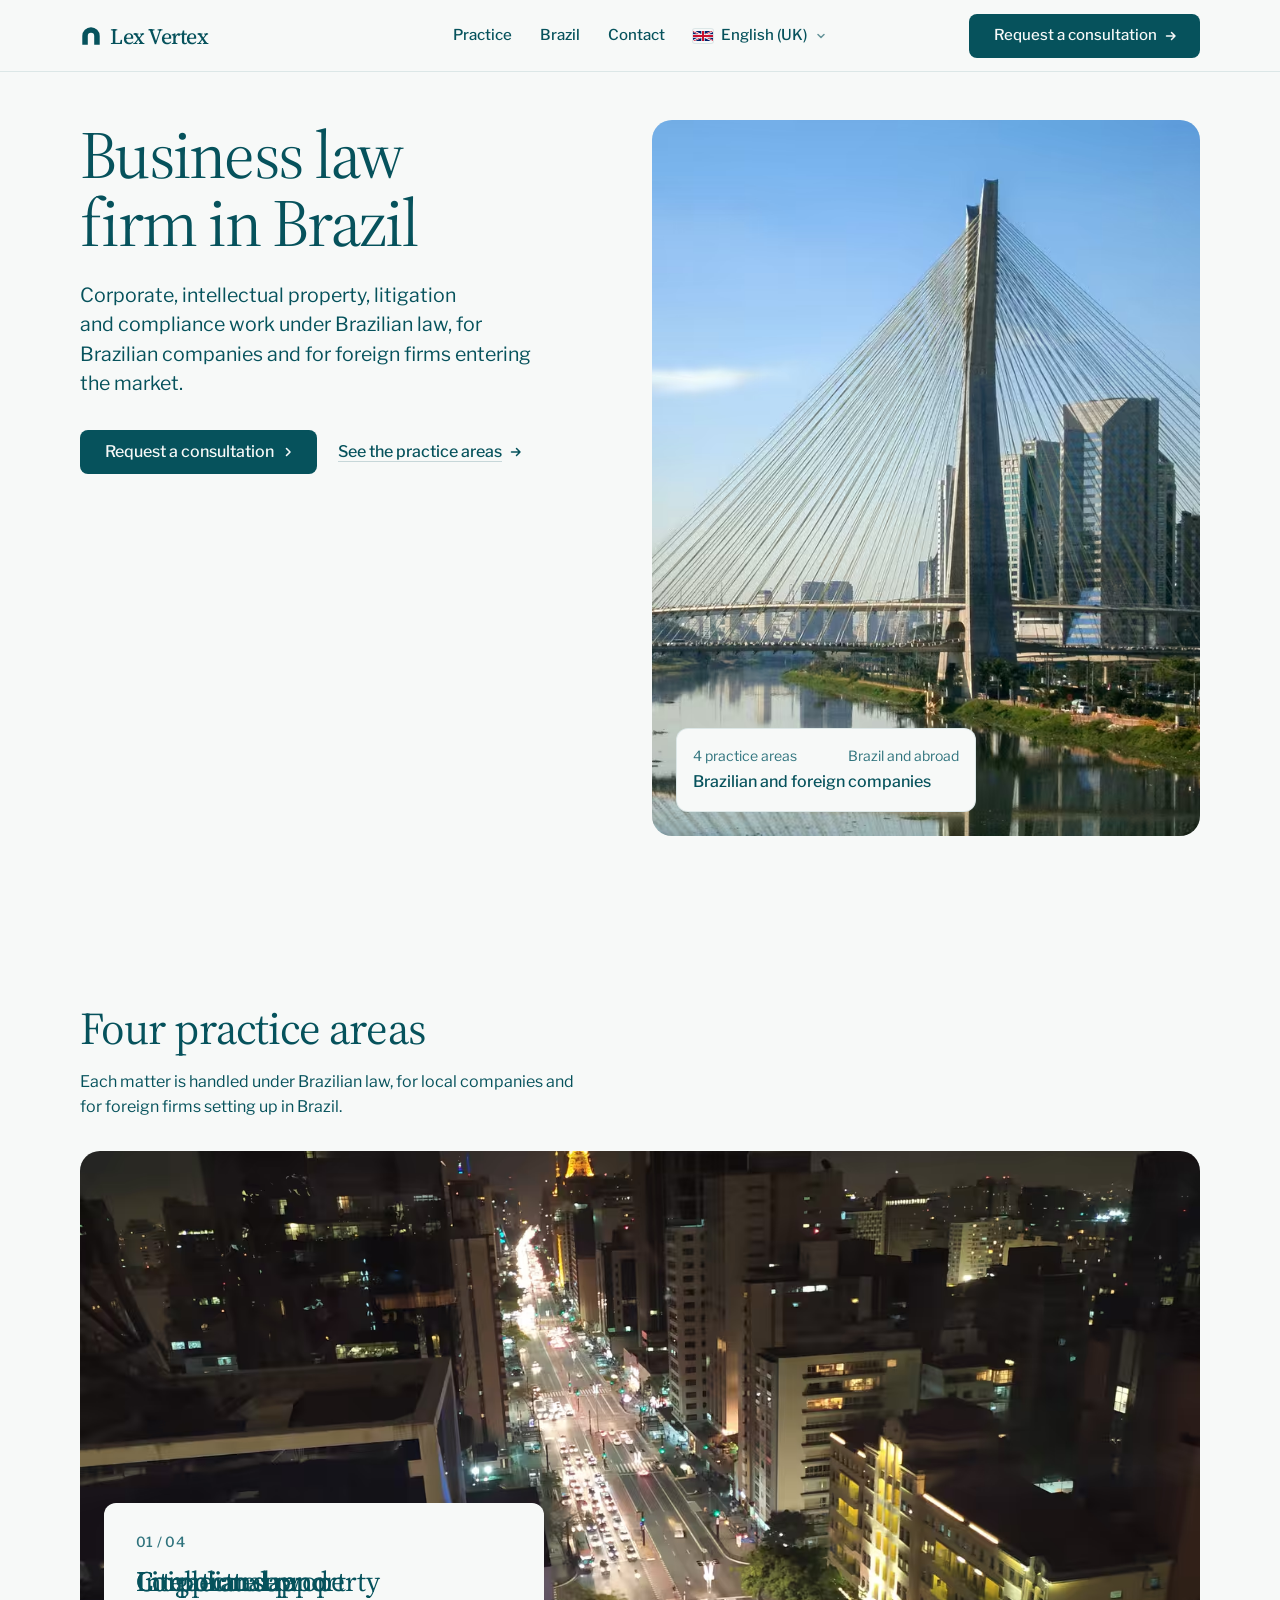
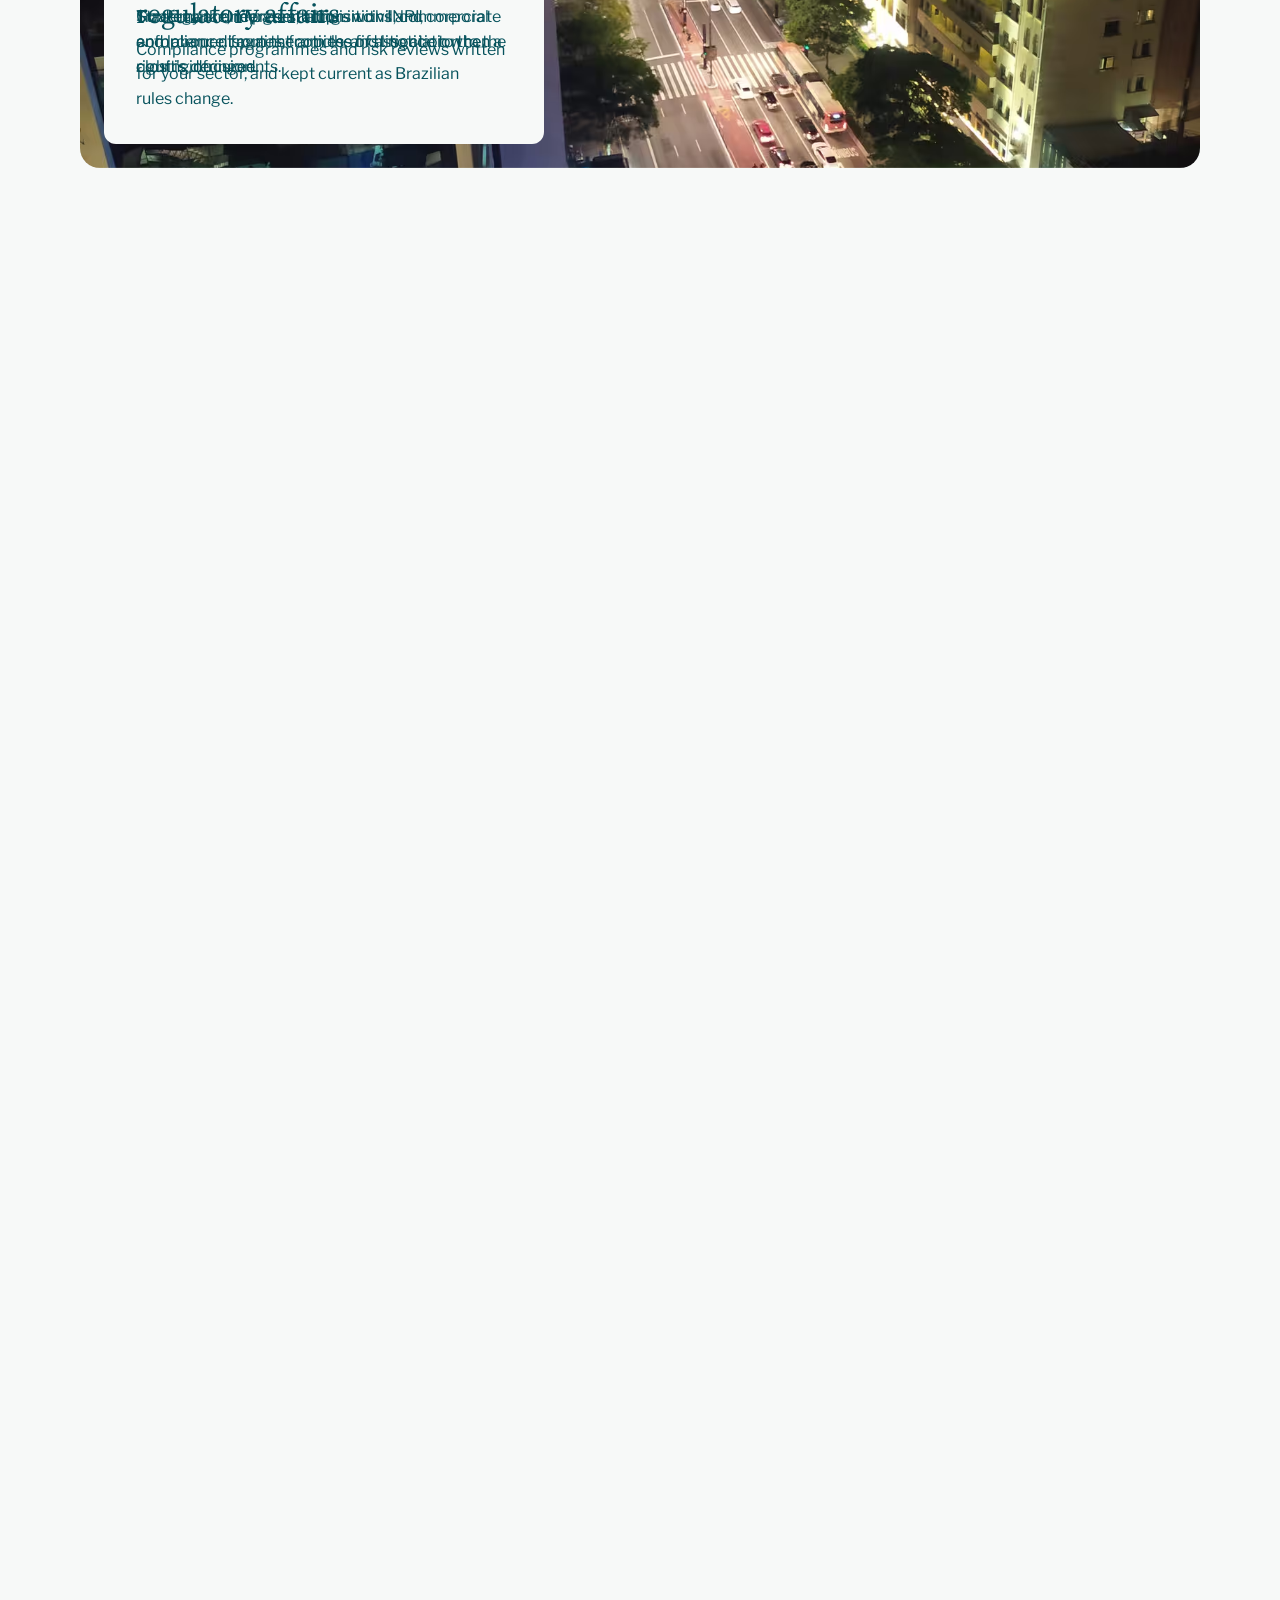
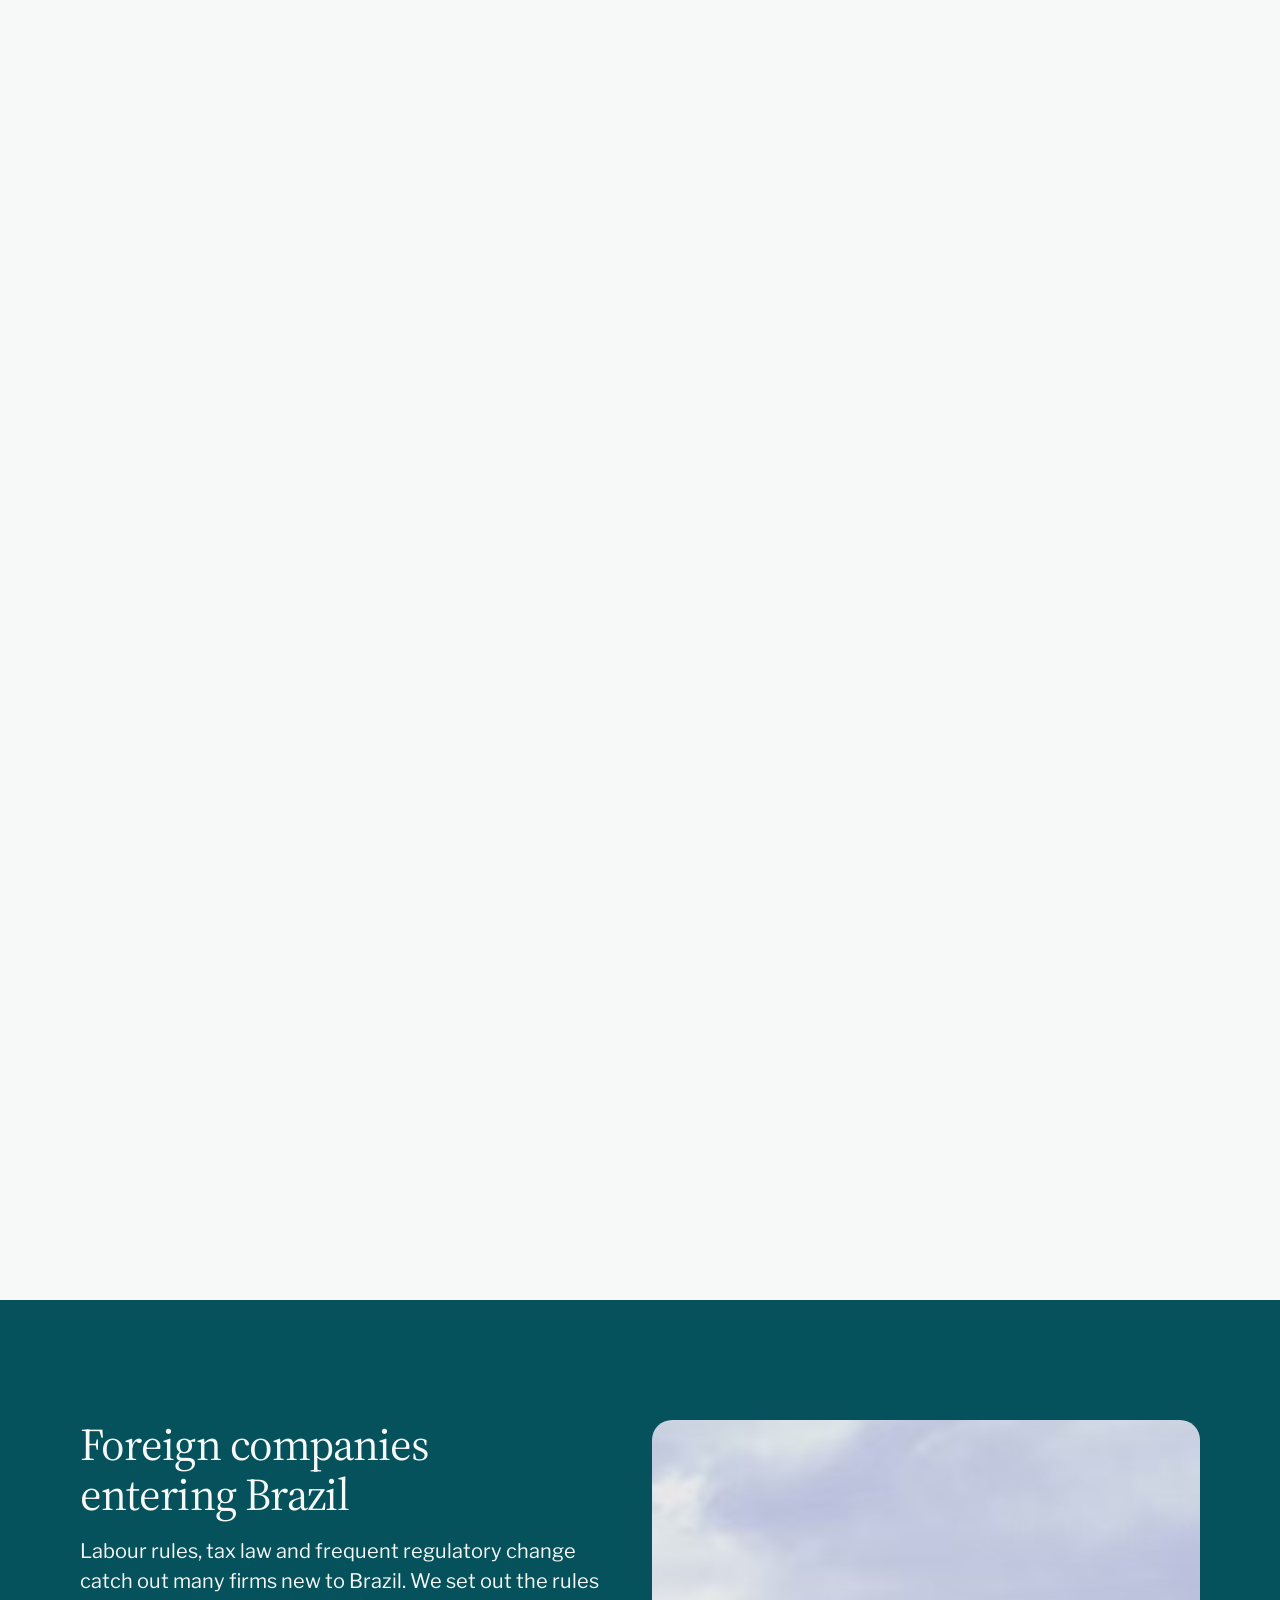
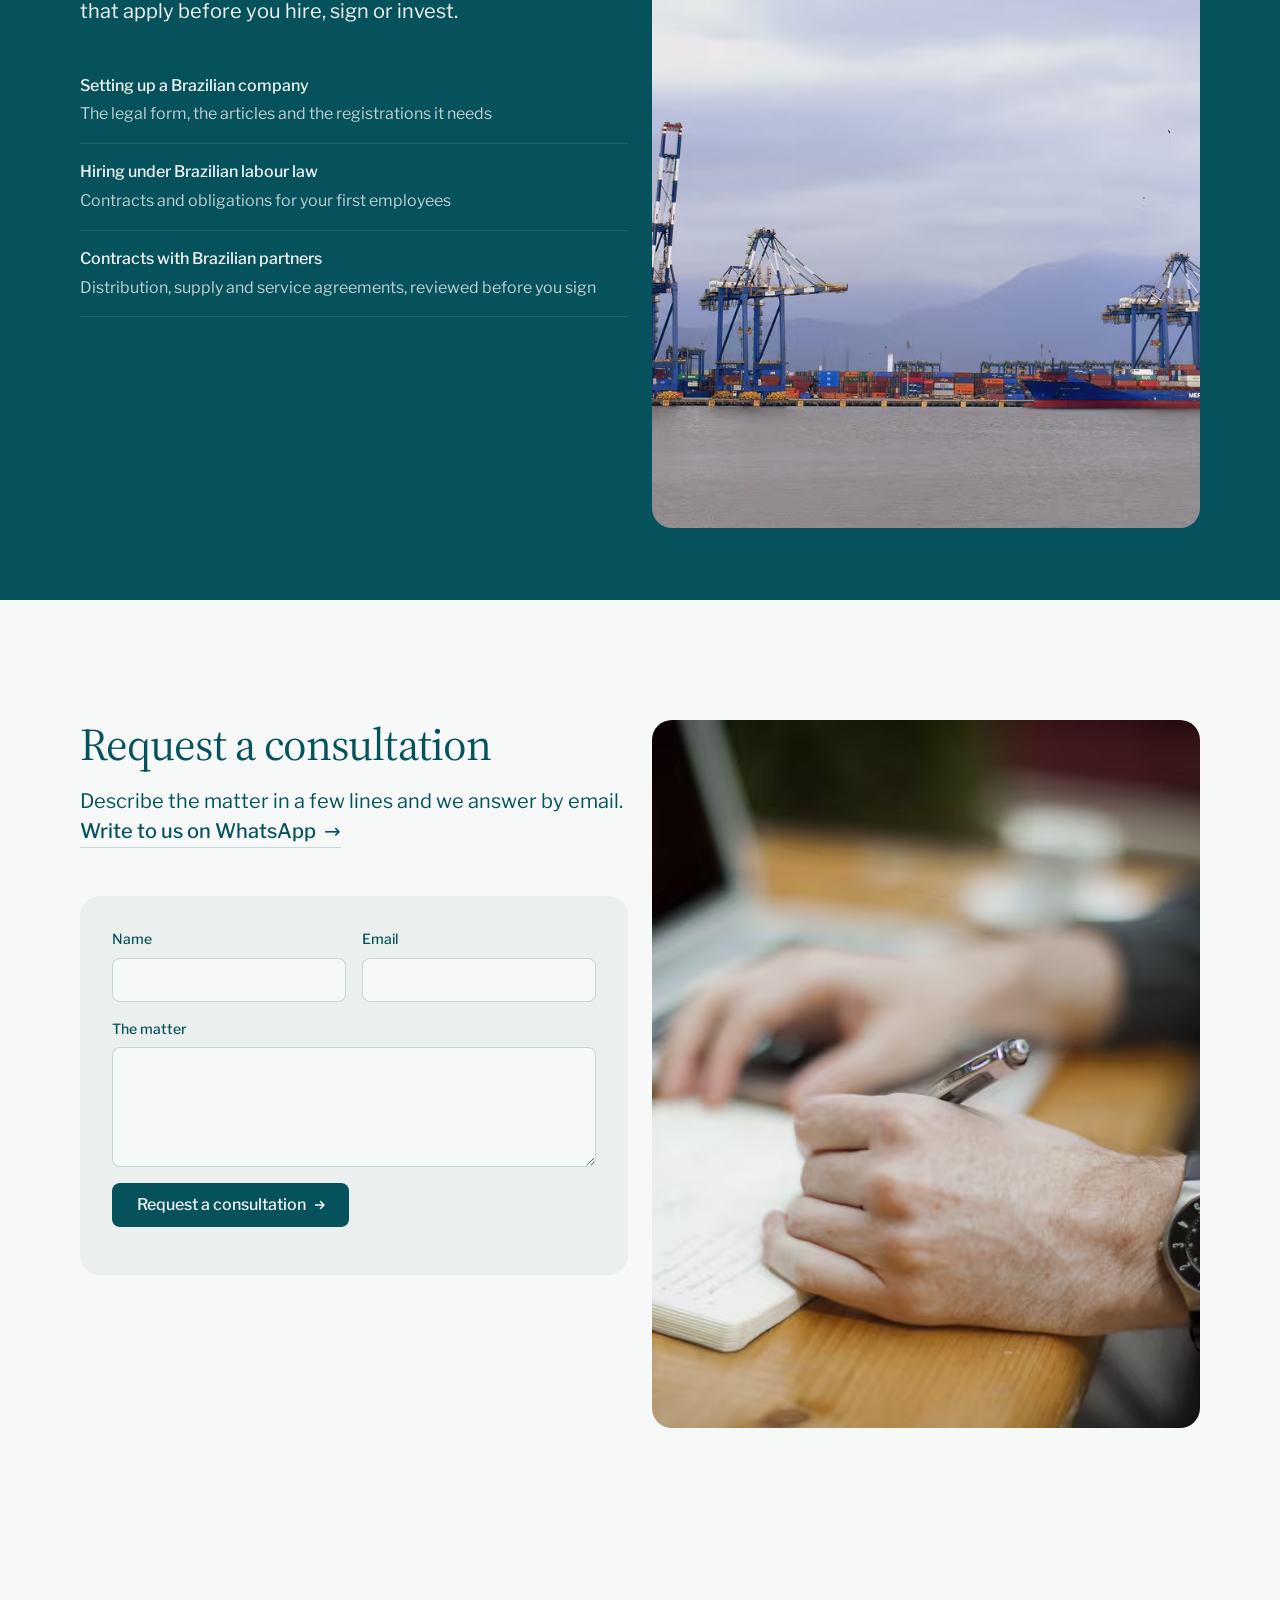
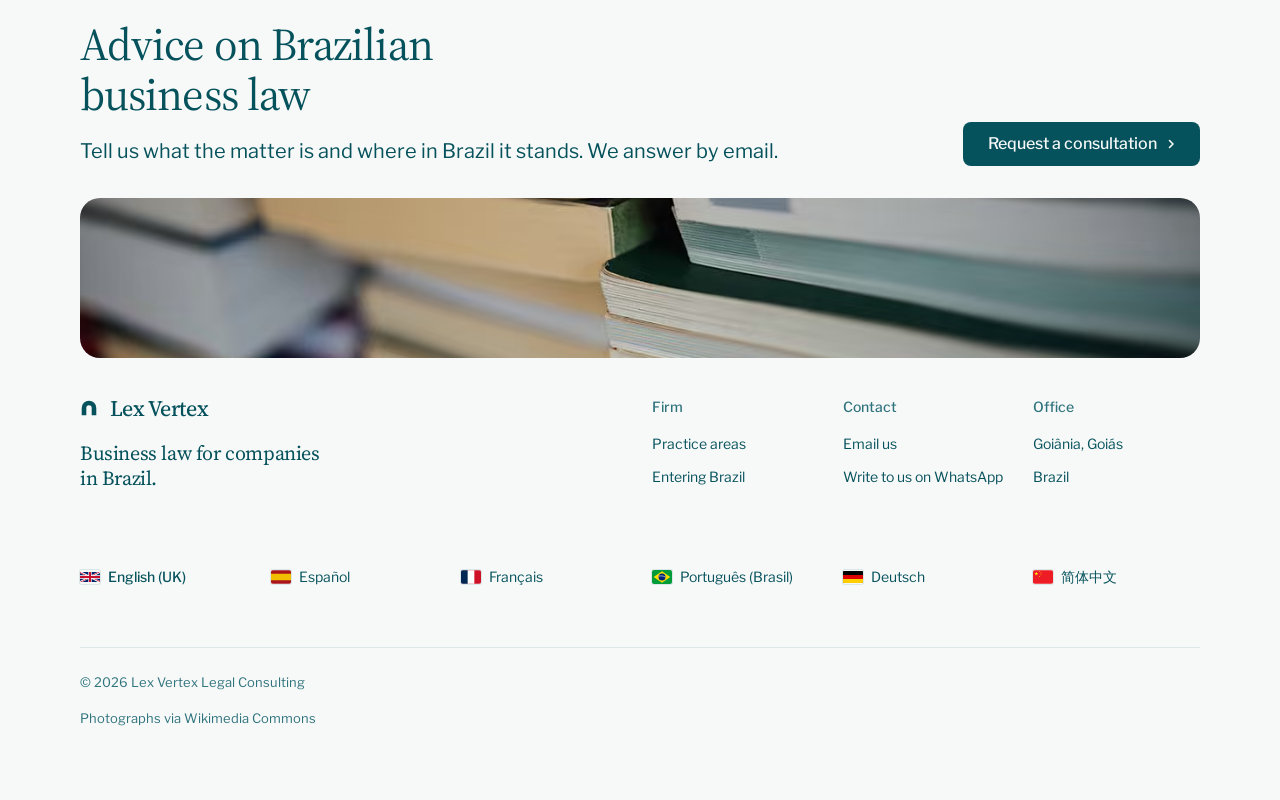
==== commit 8e770035: "Add Spanish, French, Portuguese, German and Chinese versions of the site - Generate es/, fr/, pt-br/" ====
--- a/index.html
+++ b/index.html
@@ -1,5 +1,5 @@
 <!doctype html>
-<html lang="en" data-type="service" data-radius="soft" data-buttons="arrow" data-motion>
+<html lang="en-GB" data-type="service" data-radius="soft" data-buttons="arrow" data-motion>
 <head>
 <meta charset="utf-8">
 <meta name="viewport" content="width=device-width, initial-scale=1, viewport-fit=cover">
@@ -8,15 +8,25 @@
 <meta property="og:type" content="website">
 <meta property="og:title" content="Lex Vertex: business law firm in Brazil">
 <meta property="og:description" content="Corporate, intellectual property, litigation and compliance advice under Brazilian law.">
-<meta property="og:image" content="share.jpg">
+<meta property="og:image" content="https://www.lexvertex.com/share.jpg">
+<meta property="og:locale" content="en_GB">
 <meta name="twitter:card" content="summary_large_image">
 <link rel="icon" href="favicon.svg" type="image/svg+xml">
 <meta name="theme-color" content="#f7f9f8">
-<!-- <link rel="canonical" href="https://www.lexvertex.com/"> : confirm the domain with the client, then uncomment -->
+<!--i18n:alternates-->
+<link rel="canonical" href="https://www.lexvertex.com/">
+<link rel="alternate" hreflang="en-GB" href="https://www.lexvertex.com/">
+<link rel="alternate" hreflang="es-ES" href="https://www.lexvertex.com/es/">
+<link rel="alternate" hreflang="fr-FR" href="https://www.lexvertex.com/fr/">
+<link rel="alternate" hreflang="pt-BR" href="https://www.lexvertex.com/pt-br/">
+<link rel="alternate" hreflang="de-DE" href="https://www.lexvertex.com/de/">
+<link rel="alternate" hreflang="zh-CN" href="https://www.lexvertex.com/zh/">
+<link rel="alternate" hreflang="x-default" href="https://www.lexvertex.com/">
+<!--/i18n:alternates-->
 <meta name="site-kind" content="other">
 <meta name="page-type" content="service">
 <!-- the hero photograph is the LCP: fetch it first -->
-<link rel="preload" as="image" type="image/avif" href="assets/img/photo-f34410442-1280.avif" imagesrcset="assets/img/photo-f34410442-640.avif 640w, assets/img/photo-f34410442-960.avif 960w, assets/img/photo-f34410442-1280.avif 1280w, assets/img/photo-f34410442-1600.avif 1600w, assets/img/photo-f34410442-2000.avif 2000w" imagesizes="(max-width: 1023px) 100vw, 1020px" fetchpriority="high">
+<link rel="preload" as="image" type="image/avif" href="assets/img/photo-f34410442-1280.avif" imagesrcset="assets/img/photo-f34410442-640.avif 640w, assets/img/photo-f34410442-960.avif 960w, assets/img/photo-f34410442-1280.avif 1280w, assets/img/photo-f34410442-1600.avif 1600w, assets/img/photo-f34410442-2000.avif 2000w" imagesizes="(max-width: 639px) 200vw, (max-width: 1023px) 100vw, 1020px" fetchpriority="high">
 <link rel="preconnect" href="https://fonts.googleapis.com">
 <link rel="preconnect" href="https://fonts.gstatic.com" crossorigin>
 <link href="https://fonts.googleapis.com/css2?family=Source+Serif+4:opsz,wght@8..60,400..700&family=Libre+Franklin:wght@400..600&display=swap" rel="stylesheet">
@@ -48,7 +58,7 @@
   @media (max-width: 639px) { #brazil .develop, #consult .consult__photo { aspect-ratio: auto; height: 100%; margin-top: 0; align-self: stretch; } }
   /* the consultation form's panel */
   .form-panel { background: var(--g-alt, var(--surface)); border-radius: var(--r-lg); padding: var(--s-6); }
-  @media (max-width: 639px) { .form-panel { padding: var(--s-5); } }
+  @media (max-width: 639px) { .form-panel { padding: var(--s-4); } }
   .consult__photo { margin: 0; border-radius: var(--r-lg); overflow: hidden; align-self: stretch; }
   @media (min-width: 1024px) { .consult__photo { min-height: min(708px, calc(100svh - 192px)); } }
   .consult__photo > img { display: block; width: 100%; height: 100%; object-fit: cover; object-position: 58% 55%; }
@@ -56,6 +66,27 @@
   /* the tablet stacks the form split: two screens there; the market-entry photograph goes wide so that section keeps one */
   @media (min-width: 640px) and (max-width: 1023px) { #brazil .develop { aspect-ratio: 21 / 9; } #consult .consult__photo { aspect-ratio: 3 / 1; } }
   @media (min-width: 1024px) and (max-width: 1279px) { .form-panel { padding: var(--s-5); } }
+  /* Chinese: the Latin faces carry no Chinese glyphs, so the system's own CJK faces take over (no extra download) */
+  html:lang(zh) { --font-display: "Source Serif 4", "Songti SC", "Noto Serif SC", "SimSun", serif; --font-text: "Libre Franklin", "PingFang SC", "Hiragino Sans GB", "Microsoft YaHei", "Noto Sans SC", sans-serif; --display-tracking: 0; --display-tracking-xl: 0; }
+  /* the language list in the nav panel and the footer */
+  /* the footer's language row sits on the page's own columns: six across, three on a tablet, two on a phone */
+  .lang-grid { display: grid; grid-template-columns: repeat(6, minmax(0, 1fr)); column-gap: 24px; margin-top: var(--s-4); font-size: var(--t-small); }
+  .lang-grid a { min-height: 44px; }
+  @media (max-width: 1023px) { .lang-grid { grid-template-columns: repeat(3, minmax(0, 1fr)); } }
+  @media (max-width: 639px) { .lang-grid { grid-template-columns: repeat(2, minmax(0, 1fr)); column-gap: 12px; } }
+  .lang-grid a[aria-current="true"], .lang-menu .lang-link[aria-current="true"] { font-weight: 500; }
+  .lang-link, .menu-col a.lang-link, .nav__link.lang-current { display: inline-flex; align-items: center; gap: var(--s-2); }
+  /* the language menu: a small dropdown right under its selector, as wide as the longest name */
+  @media (min-width: 1024px) {
+    .nav__item--lang { position: relative; }
+    .nav__item--lang > .lang-menu { left: 0; right: auto; width: max-content; min-width: 100%; padding: var(--s-2) 0; border: 1px solid var(--line); border-top: 0; border-radius: 0 0 var(--r-md) var(--r-md); display: grid; }
+    .lang-menu .lang-link { padding: var(--s-2) var(--s-4); min-height: 44px; }
+    .lang-menu .lang-link:hover { color: var(--action); background: var(--surface); }
+  }
+  /* phone: the header keeps the logo and the menu button; the main action sits in the menu sheet and the hero */
+  @media (max-width: 639px) { .nav:not(.is-open) .nav__actions { display: none; } .nav:not(.is-open) .nav__actions + .nav__toggle { margin-left: auto; } }
+  @media (max-width: 1023px) { .nav.is-open .lang-menu .lang-link { display: flex; min-height: 44px; } }
+  .flag { width: 20px; height: 14px; border-radius: 2px; box-shadow: 0 0 0 1px var(--line); flex: none; }
 </style>
 <script>document.documentElement.classList.add('m-enter');setTimeout(()=>document.documentElement.classList.add('m-enter-done'),700)</script>
 <script>document.documentElement.classList.add('mo-js');setTimeout(()=>document.documentElement.classList.add('mo-safe'),2500)</script>
@@ -79,6 +110,16 @@
       <div class="nav__item"><a class="nav__link" href="#practice">Practice</a></div>
       <div class="nav__item"><a class="nav__link" href="#brazil">Brazil</a></div>
       <div class="nav__item"><a class="nav__link" href="#contact">Contact</a></div>
+      <!--i18n:switch--><div class="nav__item nav__item--lang"><a class="nav__link lang-current" href="#languages" aria-label="Language: English (UK)"><img class="flag" src="flags/gb.svg" width="20" height="14" alt=""><span>English (UK)</span> <svg class="chev" viewBox="0 0 12 12" aria-hidden="true"><path d="M3 4.5l3 3 3-3" fill="none" stroke="currentColor" stroke-width="1.5" stroke-linecap="round" stroke-linejoin="round"/></svg></a>
+        <div class="nav__menu lang-menu">
+          <a class="lang-link" href="./" hreflang="en-GB" lang="en-GB" aria-current="true"><img class="flag" src="flags/gb.svg" width="20" height="14" alt="" loading="lazy" decoding="async"><span>English (UK)</span></a>
+          <a class="lang-link" href="es/" hreflang="es-ES" lang="es-ES"><img class="flag" src="flags/es.svg" width="20" height="14" alt="" loading="lazy" decoding="async"><span>Español</span></a>
+          <a class="lang-link" href="fr/" hreflang="fr-FR" lang="fr-FR"><img class="flag" src="flags/fr.svg" width="20" height="14" alt="" loading="lazy" decoding="async"><span>Français</span></a>
+          <a class="lang-link" href="pt-br/" hreflang="pt-BR" lang="pt-BR"><img class="flag" src="flags/br.svg" width="20" height="14" alt="" loading="lazy" decoding="async"><span>Português (Brasil)</span></a>
+          <a class="lang-link" href="de/" hreflang="de-DE" lang="de-DE"><img class="flag" src="flags/de.svg" width="20" height="14" alt="" loading="lazy" decoding="async"><span>Deutsch</span></a>
+          <a class="lang-link" href="zh/" hreflang="zh-CN" lang="zh-CN"><img class="flag" src="flags/cn.svg" width="20" height="14" alt="" loading="lazy" decoding="async"><span>简体中文</span></a>
+        </div>
+      </div><!--/i18n:switch-->
     </nav>
     <div class="nav__actions">
       <a class="btn btn--primary" href="#consult">Request a consultation</a>
@@ -102,9 +143,9 @@
       </div>
       <div class="hero__media span-6 start-7">
         <!-- stand-in: the Ponte Estaiada (Octávio Frias de Oliveira bridge), São Paulo (Wikimedia Commons, CC0). Client's file to come: the office or the team at work -->
-        <img src="assets/img/photo-f34410442-1280.avif" srcset="assets/img/photo-f34410442-640.avif 640w, assets/img/photo-f34410442-960.avif 960w, assets/img/photo-f34410442-1280.avif 1280w, assets/img/photo-f34410442-1600.avif 1600w, assets/img/photo-f34410442-2000.avif 2000w" sizes="(max-width: 1023px) 100vw, 1020px" width="2000" height="1403" alt="The Ponte Estaiada in São Paulo, its cables fanning from one tall pylon over the Pinheiros river, office towers behind" style="--ly-pos: 56% 50%" fetchpriority="high" decoding="async" data-source="stand-in" data-subject="Ponte Estaiada, São Paulo">
+        <img src="assets/img/photo-f34410442-1280.avif" srcset="assets/img/photo-f34410442-640.avif 640w, assets/img/photo-f34410442-960.avif 960w, assets/img/photo-f34410442-1280.avif 1280w, assets/img/photo-f34410442-1600.avif 1600w, assets/img/photo-f34410442-2000.avif 2000w" sizes="(max-width: 639px) 200vw, (max-width: 1023px) 100vw, 1020px" width="2000" height="1403" alt="The Ponte Estaiada in São Paulo, its cables fanning from one tall pylon over the Pinheiros river, office towers behind" style="--ly-pos: 56% 50%" fetchpriority="high" decoding="async" data-source="stand-in" data-subject="Ponte Estaiada, São Paulo">
         <div class="ly-float">
-          <div class="ly-float__row"><span>Clients</span><span>Brazil and abroad</span></div>
+          <div class="ly-float__row"><span>4 practice areas</span><span>Brazil and abroad</span></div>
           <div class="ly-float__title">Brazilian and foreign companies</div>
         </div>
       </div>
@@ -162,10 +203,10 @@
       <div class="span-6">
         <div class="section-head">
           <h2 id="consult-h">Request a consultation</h2>
-          <p>Describe the matter in a few lines and we answer by email, or <a class="link" href="https://wa.me/5562992818615">write to us on WhatsApp</a>.</p>
+          <p>Describe the matter in a few lines and we answer by email. <a class="link" href="https://wa.me/5562992818615">Write to us on WhatsApp</a></p>
         </div>
         <div class="form-panel">
-        <form class="form" action="mailto:moises@lexvertex.com" method="post" enctype="text/plain" data-endpoint="" novalidate>
+        <form class="form" action="mailto:moises@lexvertex.com" method="post" enctype="text/plain" data-endpoint="" data-fix="Fields to fix: {n}." data-sending="Sending" data-failed="Not sent: the connection failed. Your words are still here; try again." novalidate>
           <div class="field"><label for="f-name">Name</label>
             <input id="f-name" name="name" type="text" autocomplete="name" required aria-describedby="f-name-err">
             <p class="field__error" id="f-name-err" hidden>Write your full name.</p></div>
@@ -204,6 +245,7 @@
         <div class="span-2 footer__col"><h3>Contact</h3><ul><li><a href="mailto:moises@lexvertex.com">Email us</a></li><li><a href="https://wa.me/5562992818615">Write to us on WhatsApp</a></li></ul></div>
         <div class="span-2 footer__col"><h3>Office</h3><ul><li>Goiânia, Goiás</li><li>Brazil</li></ul></div>
       </div>
+      <!--i18n:footer--><nav id="languages" class="lang-grid" aria-label="Language"><a class="lang-link" href="./" hreflang="en-GB" lang="en-GB" aria-current="true"><img class="flag" src="flags/gb.svg" width="20" height="14" alt="" loading="lazy" decoding="async"><span>English (UK)</span></a><a class="lang-link" href="es/" hreflang="es-ES" lang="es-ES"><img class="flag" src="flags/es.svg" width="20" height="14" alt="" loading="lazy" decoding="async"><span>Español</span></a><a class="lang-link" href="fr/" hreflang="fr-FR" lang="fr-FR"><img class="flag" src="flags/fr.svg" width="20" height="14" alt="" loading="lazy" decoding="async"><span>Français</span></a><a class="lang-link" href="pt-br/" hreflang="pt-BR" lang="pt-BR"><img class="flag" src="flags/br.svg" width="20" height="14" alt="" loading="lazy" decoding="async"><span>Português (Brasil)</span></a><a class="lang-link" href="de/" hreflang="de-DE" lang="de-DE"><img class="flag" src="flags/de.svg" width="20" height="14" alt="" loading="lazy" decoding="async"><span>Deutsch</span></a><a class="lang-link" href="zh/" hreflang="zh-CN" lang="zh-CN"><img class="flag" src="flags/cn.svg" width="20" height="14" alt="" loading="lazy" decoding="async"><span>简体中文</span></a></nav><!--/i18n:footer-->
       <div class="footer__legal">
         <span>&copy; 2026 Lex Vertex Legal Consulting</span>
         <div class="socials"></div>
@@ -213,9 +255,6 @@
   </div>
 </footer>
 
-<nav class="actionbar" aria-label="Quick actions">
-  <a class="btn btn--primary" href="#consult">Request a consultation</a>
-</nav>
 
 <script type="module" src="assets/system.js"></script>
 <script type="module" src="assets/motion/motion.js"></script>
